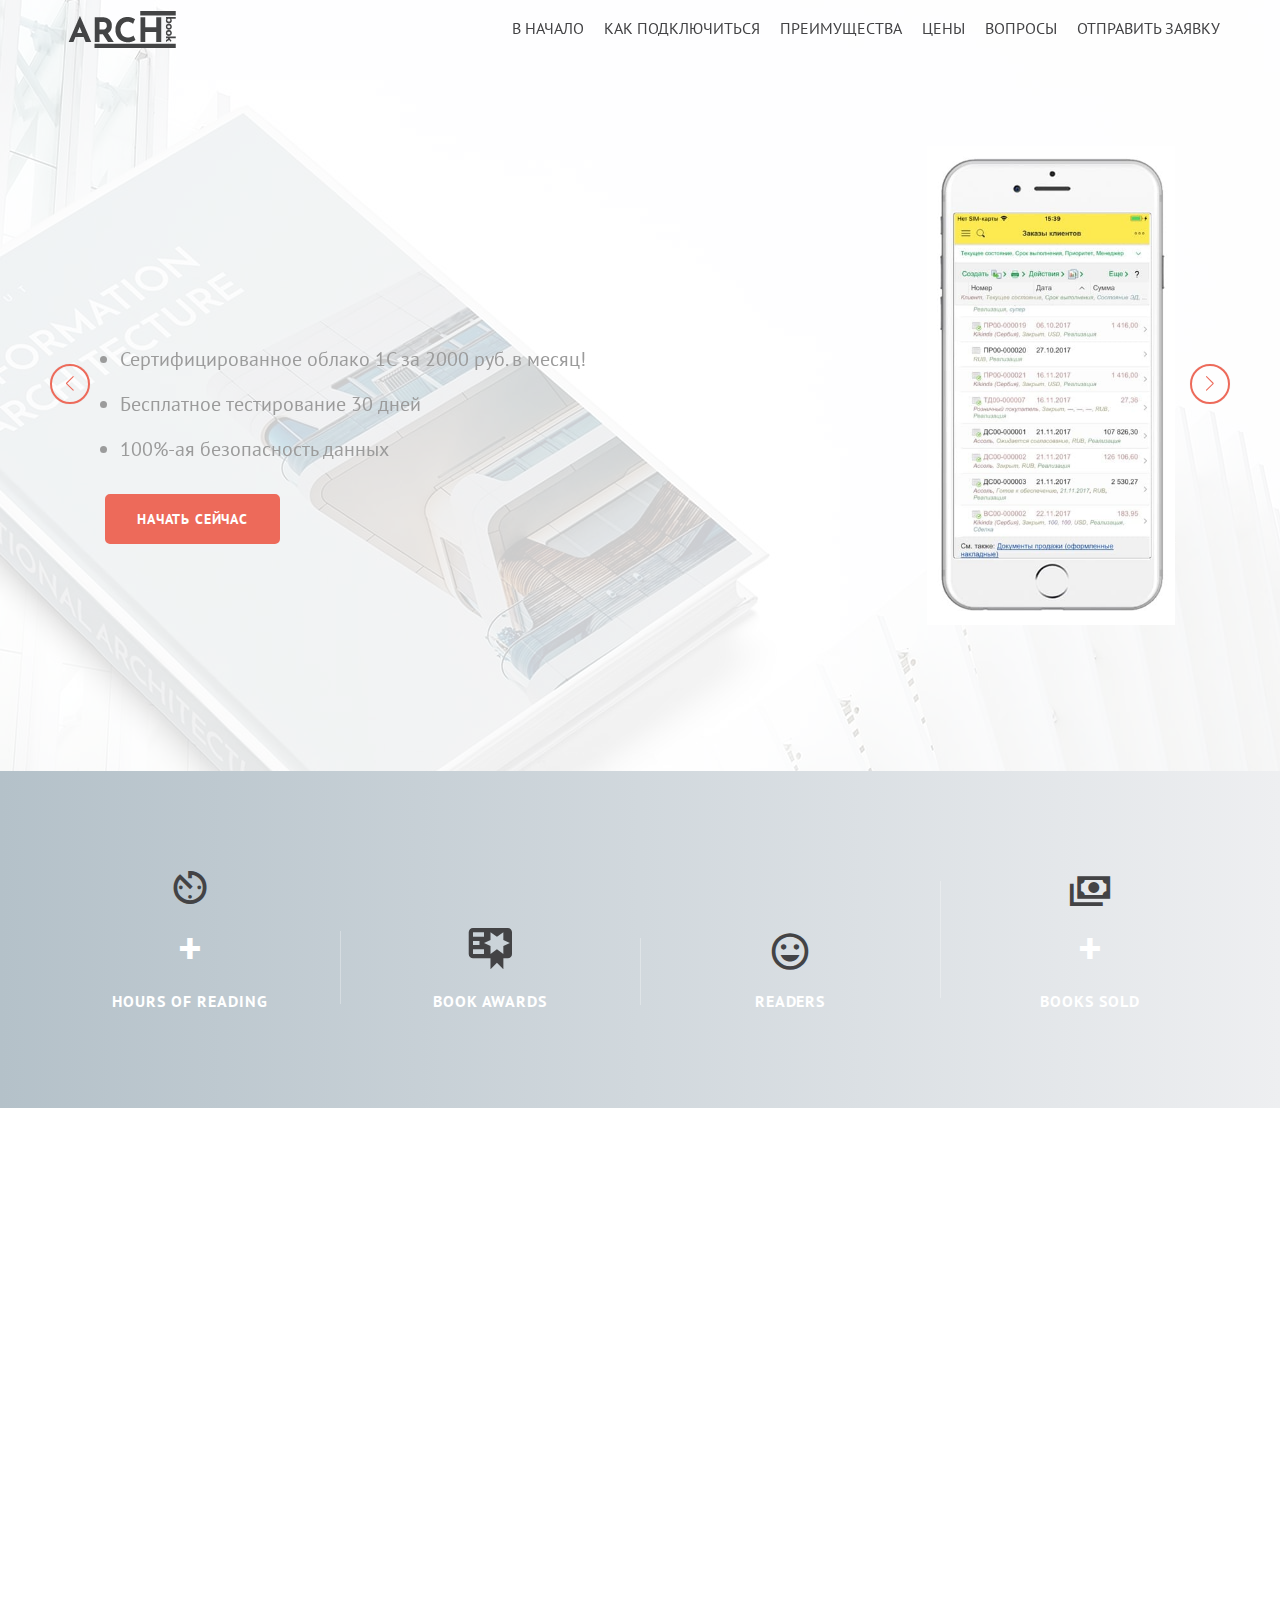
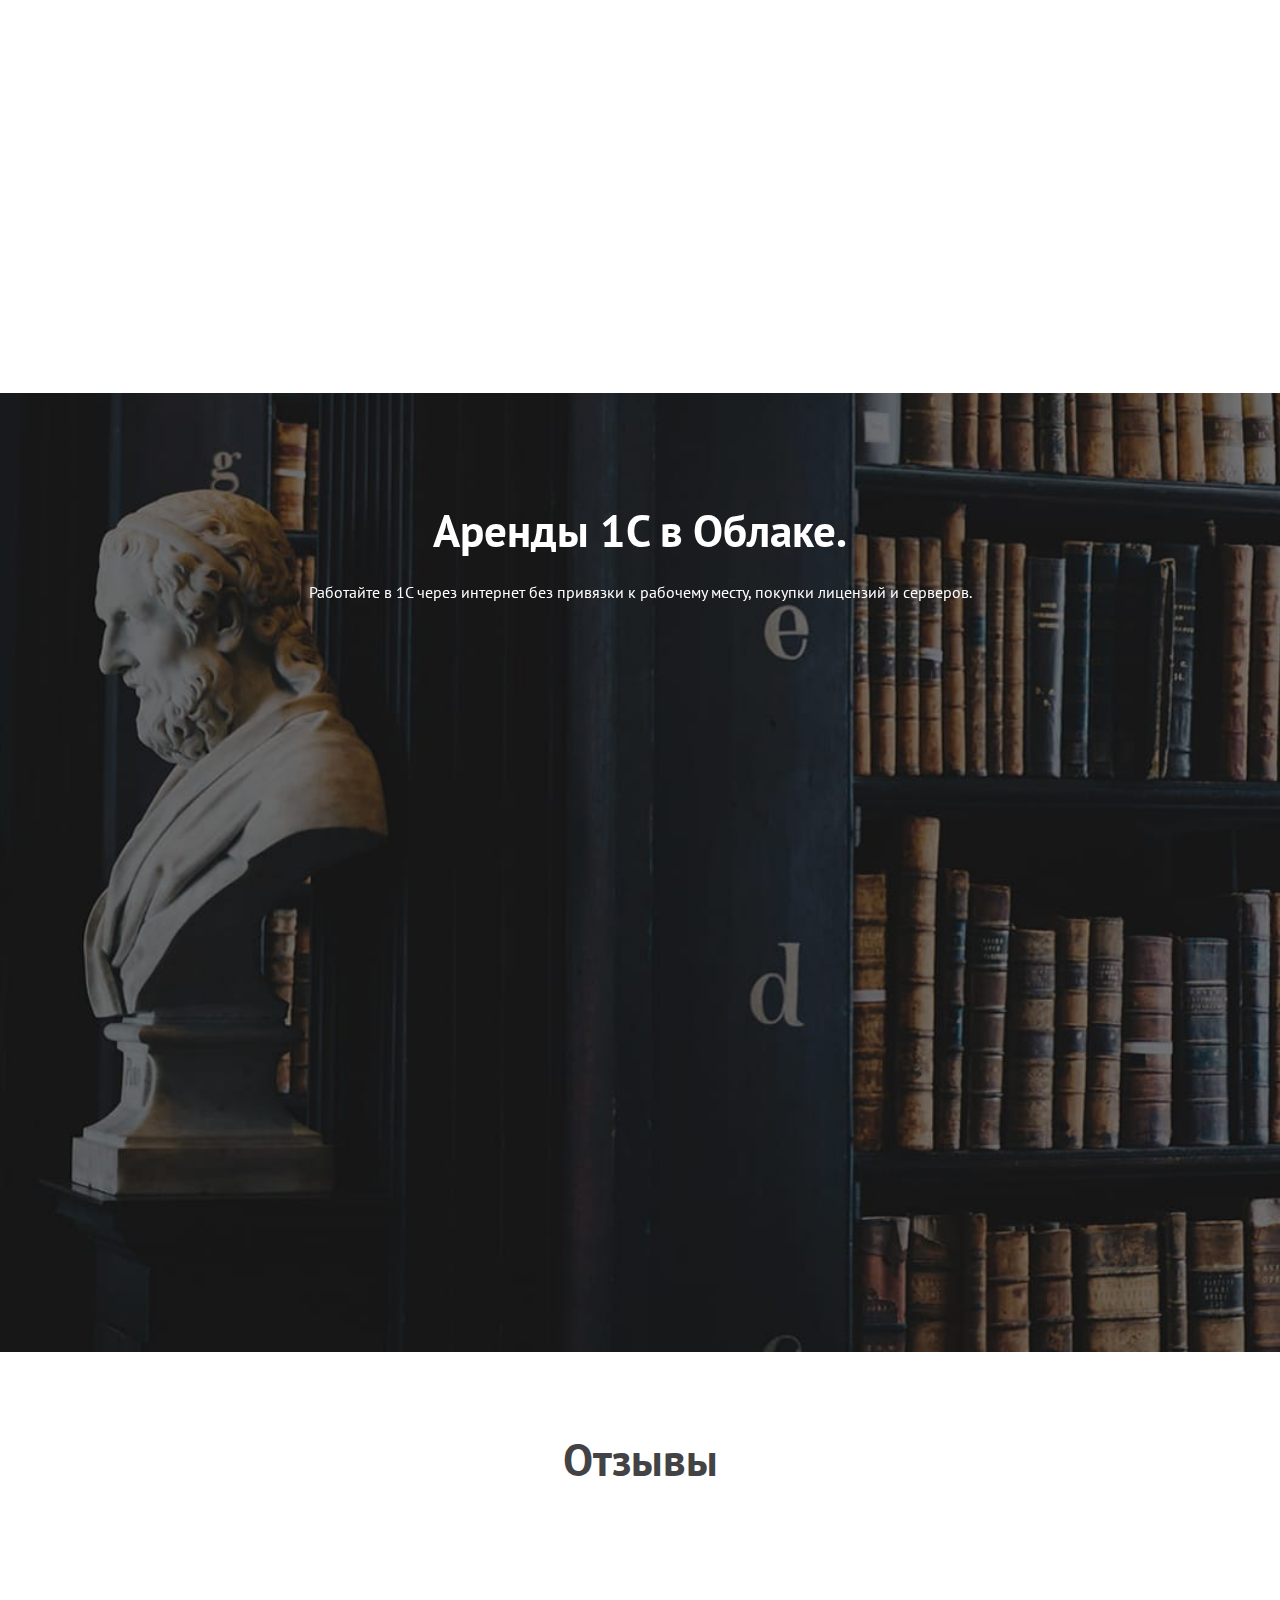
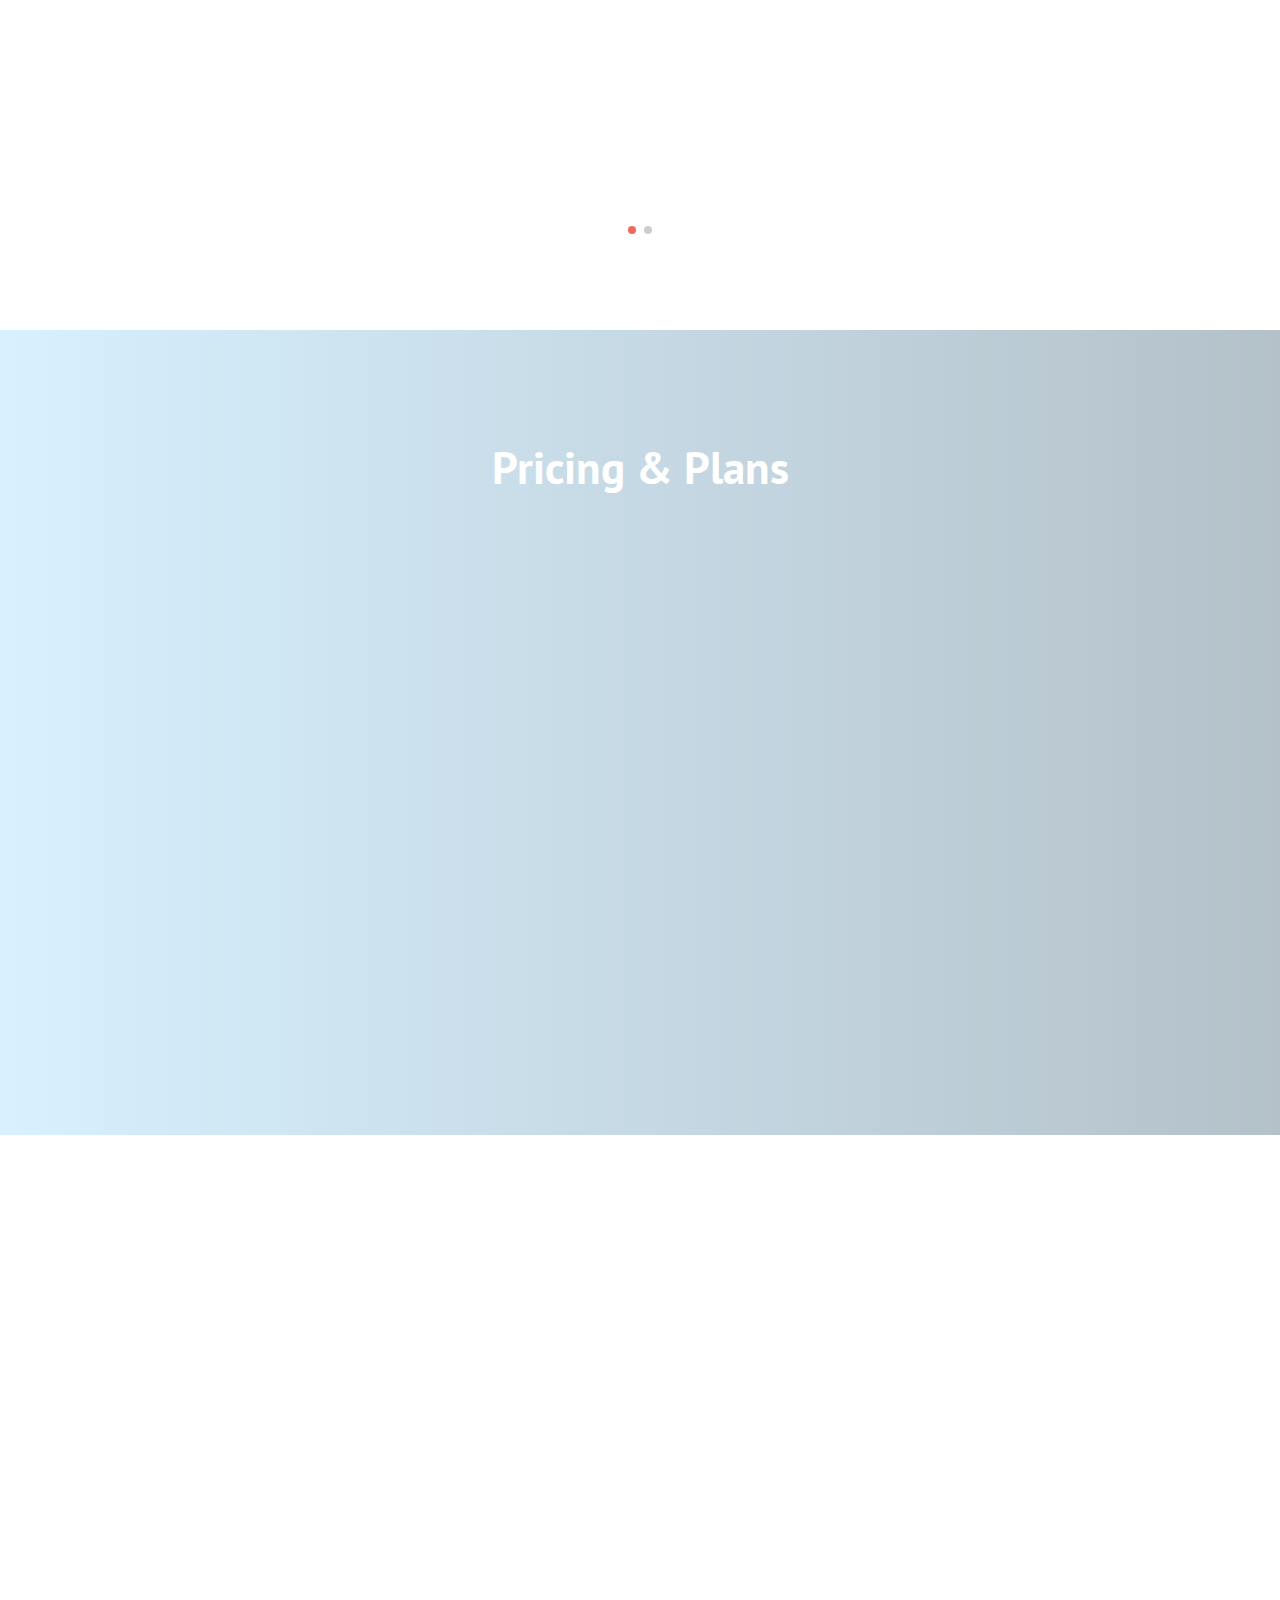
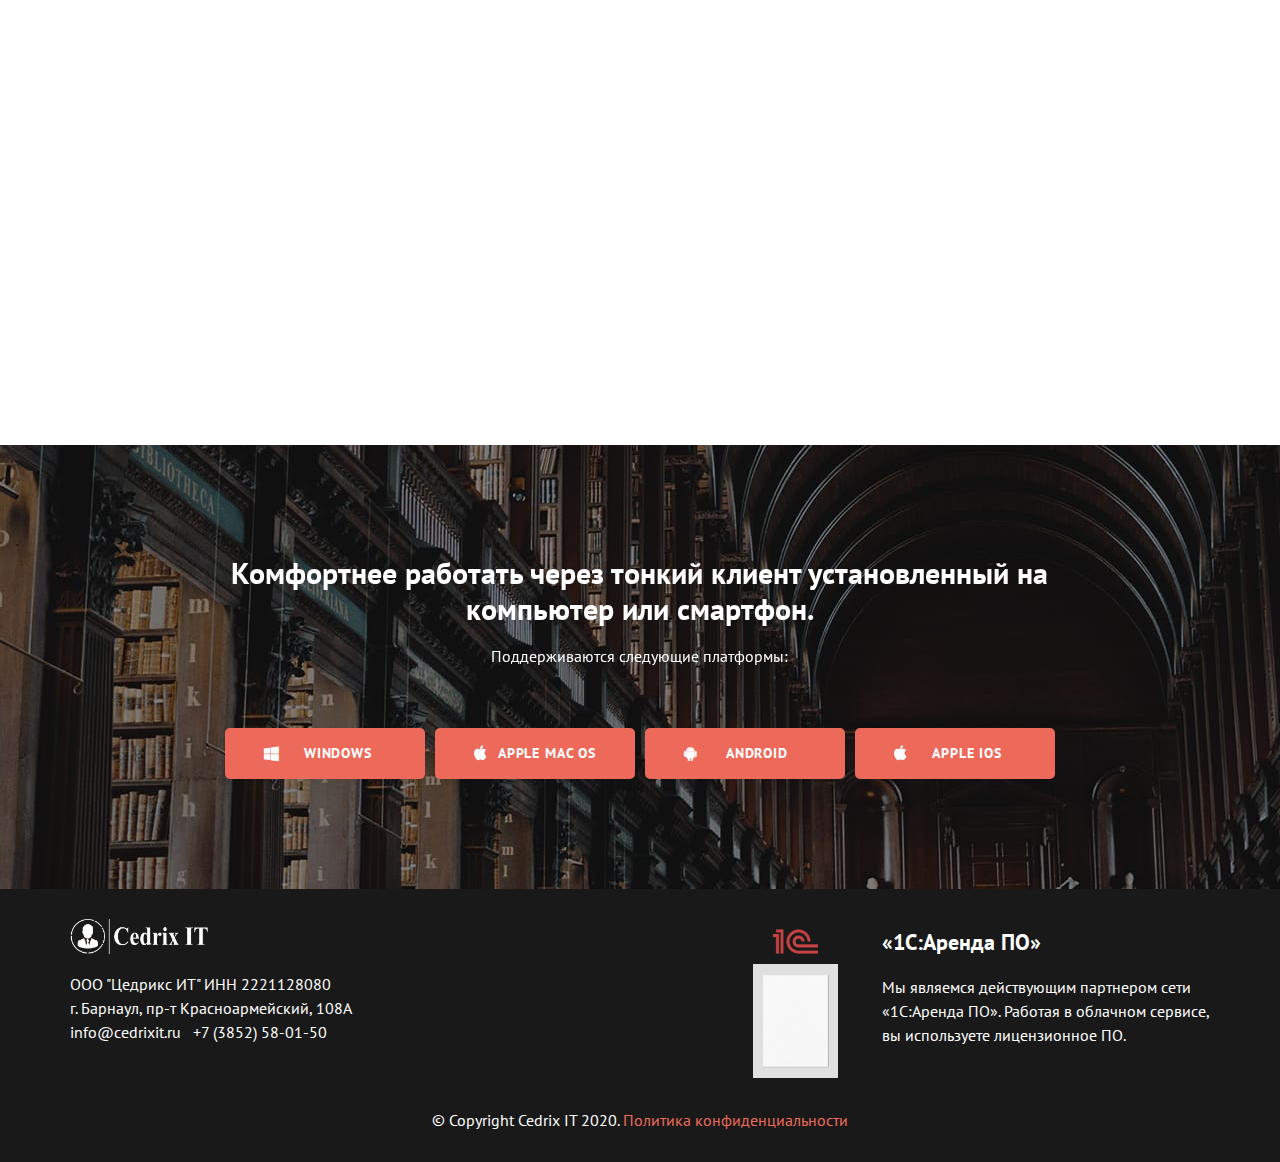
==== 1C/index.html @ cfd9259e "change footer" ====
<!DOCTYPE html>
<html class="wide wow-animation smoothscroll scrollTo" lang="ru">

<head>
  <!-- Site Title-->
  <title>Page</title>
  <meta charset="utf-8">
  <meta name="format-detection" content="telephone=no">
  <meta name="viewport"
    content="width=device-width, height=device-height, initial-scale=1.0, maximum-scale=1.0, user-scalable=0">
  <meta http-equiv="X-UA-Compatible" content="IE=Edge">
  <link rel="icon" href="images/favicon.ico" type="image/x-icon">
  <!-- Stylesheets-->
  <link rel="stylesheet" type="text/css" href="//fonts.googleapis.com/css?family=PT+Sans:400,700">
  <link rel="stylesheet" href="css/style.css">
  <!--[if lt IE 10]>
    <div style="background: #212121; padding: 10px 0; box-shadow: 3px 3px 5px 0 rgba(0,0,0,.3); clear: both; text-align:center; position: relative; z-index:1;"><a href="http://windows.microsoft.com/en-US/internet-explorer/"><img src="images/ie8-panel/warning_bar_0000_us.jpg" border="0" height="42" width="820" alt="You are using an outdated browser. For a faster, safer browsing experience, upgrade for free today."></a></div>
    <script src="js/html5shiv.min.js"></script>
		<![endif]-->
</head>

<body>
  <!-- Page-->
  <div class="page text-center">
    <!-- Page Head-->
    <header class="page-head"></header>
    <!-- Page Contents-->
    <main class="page-content">
      <section class="context-dark reveal-md-block section-mobile-panel">
        <a class="panel-toggle icon mdi mdi-menu" href="#" data-custom-toggle="panel-nav">
        </a>
        <div class="shell-wide">
          <div class="range range-xs-middle">
            <div class="cell-sm-2 text-sm-left"><a class="brand" href="index.html"><img
                  class="img-responsive reveal-inline-block" src="images/logo-light-187x32.png" width="138" height="46"
                  alt=""></a></div>
            <div class="cell-sm-10">
              <ul class="list-inline pull-sm-right list-inline-darkest" id="panel-nav">
                <li id="link-intro">
                  <a href="#" data-custom-active='link-intro' data-custom-scroll-to='intro'>В
                    начало</a>
                </li>
                <li id="link-process">
                  <a href="#" data-custom-active='link-process' data-custom-scroll-to='process'>Как подключиться</a>
                </li>
                <li id="link-features">
                  <a href="#" data-custom-active="link-features" data-custom-scroll-to='features'>Преимущества</a>
                </li>
                <li id="link-price">
                  <a href="#" data-custom-active="link-price" data-custom-scroll-to='price'>Цены</a>
                </li>
                <li id="link-faq">
                  <a href="#" data-custom-active="link-faq" data-custom-scroll-to='faq'>Вопросы</a>
                </li>
                <li>
                  <a href="#" data-toggle="modal" data-target="#formModal">Отправить заявку</a>
                </li>
              </ul>
            </div>
          </div>
        </div>
      </section>
      <!-- Information banner-->
      <section class="section section-banner parallax-container bg-overlay-white"
        data-parallax-img="images/bg-01-1920x1000.jpg" id="intro">
        <div class="parallax-content">
          <div class="shell swiper-banner swiper-container">
            <div class="swiper-wrapper" data-photo-swipe-item='banner'>
              <div class="section-cover range-md-right swiper-slide">
                <div
                  class="slide-content col-md-8 text-md-left section-top-95 section-bottom-50 section-md-bottom-110 section-md-top-110">
                  <h3 class="text-left text-uppercase text-bold heading animate-text">
                    Всё ещё работаете на пиратской 1С? Замучали кривые обновления?
                  </h3>
                  <ul class="text-dark text-left text-regular offset-md-top-20 list-banner wow fadeInUp set-animation">
                    <li class="list-item offset-top-0 offset-xs-top-15 wow fadeInUp set-animation"
                      data-wow-delay="1.5s">
                      Сертифицированное облако 1С за 2000 руб. в месяц!
                    </li>
                    <li class="list-item offset-top-0 offset-xs-top-15 wow fadeInUp set-animation"
                      data-wow-delay="1.7s">
                      Бесплатное тестирование 30 дней
                    </li>
                    <li class="list-item offset-top-0 offset-xs-top-15 wow fadeInUp set-animation"
                      data-wow-delay="1.9s">
                      100%-ая безопасность данных
                    </li>
                  </ul>
                  <div class="text-sm-left offset-top-15 offset-sm-top-30">
                    <a class="btn btn-primary wow fadeInUp set-animation" data-wow-delay="2.2s" href="#">
                      Начать сейчас
                    </a>
                  </div>
                </div>
                <div
                  class="mobile-hide col-md-4 col-lg-5 section-top-110 section-bottom-66 section-md-bottom-110 section-md-top-110">
                  <img class="img-responsive wow bounceInRight reveal-inline-block" data-wow-duration="1.6s"
                    src="images/appdesign.jpg" alt="">
                </div>
              </div>
              <div class="section-cover range-md-right swiper-slide">
                <div
                  class="mobile-hide col-md-4 col-lg-5 section-top-110 section-bottom-66 section-md-bottom-110 section-md-top-110">
                  <img class="img-responsive wow bounceInRight reveal-inline-block" data-wow-duration="1.6s"
                    src="images/appdesign.jpg" alt="">
                </div>
                <div
                  class="slide-content col-md-8 text-md-left section-top-95 section-bottom-50 section-md-bottom-110 section-md-top-110">
                  <h3 class="text-left text-uppercase text-bold heading animate-text">
                    Почему Вам удобно работать с 1С именно в нашем облаке?
                  </h3>
                  <ul class="text-dark text-left text-regular offset-md-top-20 list-banner wow fadeInUp set-animation">
                    <li class="list-item offset-top-0 offset-xs-top-15 wow rollIn set-animation" data-wow-delay="1.5s">
                      <p class="text-bold">Комфорт.</p>
                      Всегда актуальная 1С и автоматические обновления.
                    </li>
                    <li class="list-item offset-top-0 offset-xs-top-15 wow rollIn set-animation" data-wow-delay="1.7s">
                      <p class="text-bold">Безопасность.</p>
                      Защита данных от изъятия, вирусов и несанкционированного доступа.
                    </li>
                    <li class="list-item offset-top-0 offset-xs-top-15 wow rollIn set-animation" data-wow-delay="1.9s">
                      <p class="text-bold">Скорость.</p>
                      Высокая производительность баз и минимальное время запуска.
                    </li>
                  </ul>
                  <div class="text-sm-left offset-top-15 offset-sm-top-30">
                    <a class="btn btn-primary btn-sm wow fadeInUp set-animation" data-wow-delay="2.2s" href="#">
                      Заказать обратный звонок
                    </a>
                  </div>
                </div>
              </div>
              <div class="section-cover range-md-right swiper-slide">
                <div
                  class="slide-content col-md-8 text-md-left section-top-95 section-bottom-50 section-md-bottom-110 section-md-top-110">
                  <h3 class="text-left text-uppercase text-bold heading animate-text">
                    Забудьте про ручные обновления баз 1С раз и навсегда!
                  </h3>
                  <ul class="text-dark text-left text-regular offset-md-top-20 list-banner wow fadeInUp set-animation">
                    <li class="list-item offset-top-0 offset-xs-top-15 wow bounceInLeft set-animation"
                      data-wow-delay="1.5s">
                      При подключении мы быстро перенесём вашу базу 1С в облако
                    </li>
                    <li class="list-item offset-top-0 offset-xs-top-15 wow bounceInLeft set-animation"
                      data-wow-delay="1.7s">
                      Вы получите полную техническую поддержку.
                    </li>
                    <li class="list-item offset-top-0 offset-xs-top-15 wow bounceInLeft set-animation"
                      data-wow-delay="1.9s">
                      Вы получите максимальное быстродействие 1С в нашем облаке.
                    </li>
                  </ul>
                  <div class="text-sm-left offset-top-15 offset-sm-top-30">
                    <a class="btn btn-primary wow fadeInUp set-animation" data-wow-delay="2.2s" href="#">
                      Начать сейчас
                    </a>
                  </div>
                </div>
                <div
                  class="mobile-hide col-md-4 col-lg-5 section-top-110 section-bottom-66 section-md-bottom-110 section-md-top-110">
                  <img class="img-responsive wow bounceInRight reveal-inline-block" data-wow-duration="1.6s"
                    src="images/appdesign.jpg" alt="">
                </div>
              </div>
              <div class="section-cover range-md-right swiper-slide">
                <div
                  class="mobile-hide col-md-4 col-lg-5 section-top-110 section-bottom-66 section-md-bottom-110 section-md-top-110">
                  <img class="img-responsive wow bounceInRight reveal-inline-block" data-wow-duration="1.6s"
                    src="images/appdesign.jpg" alt="">
                </div>
                <div
                  class="slide-content col-md-8 text-md-left section-top-95 section-bottom-50 section-md-bottom-110 section-md-top-110">
                  <h3 class="text-left text-uppercase text-bold heading animate-text">
                    Экономьте от 40000 руб. в год за счёт содержания базы 1С в облаке.
                  </h3>
                  <ul class="text-dark text-left text-regular offset-md-top-20 list-banner wow fadeInUp set-animation">
                    <li class="list-item offset-top-0 offset-xs-top-15 wow bounceInRight set-animation"
                      data-wow-delay="1.5s">
                      Не нужно нанимать IT-специалиста.
                    </li>
                    <li class="list-item offset-top-0 offset-xs-top-15 wow bounceInRight set-animation"
                      data-wow-delay="1.7s">
                      Не нужно покупать лицензии и сервер.
                    </li>
                    <li class="list-item offset-top-0 offset-xs-top-15 wow bounceInRight set-animation"
                      data-wow-delay="1.9s">
                      Все обновления в автоматическом режиме.

                    </li>
                  </ul>
                  <div class="text-sm-left offset-top-15 offset-sm-top-30">
                    <a class="btn btn-primary btn-sm wow fadeInUp set-animation" data-wow-delay="2.2s" href="#">
                      Заказать обратный звонок
                    </a>
                  </div>
                </div>
              </div>
            </div>
            <div class="swiper-button-next swiper-button"></div>
            <div class="swiper-button-prev swiper-button"></div>
          </div>
        </div>
      </section>
      <!--Counters-->
      <section class="section-95 bg-macaroni context-dark">
        <div class="shell-wide">
          <div class="range">
            <div class="cell-sm-8 cell-sm-preffix-2 cell-md-12 cell-md-preffix-0">
              <div class="range range-sm-bottom section-divided">
                <div class="cell-md-3 cell-sm-6">
                  <!-- Counter type 2-->
                  <div class="counter-type-2">
                    <span class="icon mdi mdi-av-timer text-darker icon-sm"></span>
                    <div class="offset-top-10">
                      <span class="h2 text-bold counter" data-speed="1000" data-from="0" data-to="56000"></span>
                      <span class="h2 text-bold">+</span>
                    </div>
                    <div class="text-uppercase text-bold offset-top-15 text-spacing-60">HOURS OF READING</div>
                  </div>
                </div>
                <div class="cell-md-3 cell-sm-6 offset-top-60 offset-sm-top-0">
                  <!-- Counter type 2-->
                  <div class="counter-type-2">
                    <span class="icon mdi mdi-certificate text-darker"></span>
                    <div class="offset-top-10">
                      <div class="h2 text-bold counter" data-speed="1500" data-from="0" data-to="12"></div>
                    </div>
                    <div class="text-uppercase text-bold offset-top-15 text-spacing-60">BOOK AWARDS</div>
                  </div>
                </div>
                <div class="cell-md-3 cell-sm-6 offset-top-60 offset-md-top-0">
                  <!-- Counter type 2-->
                  <div class="counter-type-2">
                    <span class="icon mdi mdi-emoticon text-darker icon-sm"></span>
                    <div class="offset-top-10">
                      <div class="h2 text-bold counter" data-speed="1500" data-from="0" data-to="5671"></div>
                    </div>
                    <div class="text-uppercase text-bold offset-top-15 text-spacing-60">Readers</div>
                  </div>
                </div>
                <div class="cell-md-3 cell-sm-6 offset-top-60 offset-md-top-0">
                  <!-- Counter type 2-->
                  <div class="counter-type-2">
                    <span class="icon mdi mdi-cash-multiple text-darker icon-sm"></span>
                    <div class="offset-top-10">
                      <span class="h2 text-bold counter" data-speed="1300" data-from="0" data-to="13500"></span>
                      <span class="h2 text-bold">+</span>
                    </div>
                    <div class="text-uppercase text-bold offset-top-15 text-spacing-60">BOOKS sold</div>
                  </div>
                </div>
              </div>
            </div>
          </div>
        </div>
      </section>
      <!--Proces -->
      <section class="section-85" style="overflow: hidden;" id="process">
        <div class="shell">
          <div class="range range-xs-center">
            <div class="cell-xs-10 cell-md-4 text-xs-center cell-md-push-1 offset-top-0 offset-md-top-30">
              <div class="wow fadeInUp offset-top-0 offset-md-top-60" data-wow-delay="0.3s">
                <h3>1. Отправьте заявку</h3>
                <p>
                  После регистрации доступ к 1С будет сгенерирован автоматически. Вы сможете пользоваться сервисом с
                  любого устройства,
                  используя интернет браузер или программу онлайн доступа.
                </p>
              </div>
              <div class="wow fadeInUp offset-top-20 offset-md-top-60" data-wow-delay="0.6s">
                <h3>2. Загрузите базу</h3>
                <p>
                  Загрузите базу 1С или создайте новую. Наши IT специалисты помогут вам разобраться с конфигурацией и
                  настроить программу.
                </p>
              </div>
            </div>
            <div class="cell-xs-10 cell-md-4 text-xs-center cell-md-push-3 offset-top-20 offset-md-top-30">
              <div class="wow fadeInUp offset-top-0 offset-md-top-60" data-wow-delay="0.9s">
                <h3>3. Начните работать</h3>
                <p>
                  Для работы в 1С необходим только интернет, можно использовать даже смартфон. Получайте актуальные
                  обновления
                  автоматически. Не нужно ждать и привлекать специалистов.
                </p>
              </div>
              <div class="wow fadeInUp offset-top-20 offset-md-top-60" data-wow-delay="1.2s">
                <h3>4. Возникли вопросы?</h3>
                <p>
                  Наша техподдержка ответит на любые ваши вопросы и поделится полезными инструкциями. Ежедневно делаем
                  резервные копии баз
                  данных 1С.
                </p>
              </div>
            </div>
            <div class="cell-xs-10 cell-md-4 cell-md-push-2 offset-top-20 offset-md-top-0">
              <img class="img-responsive wow fadeInUp reveal-inline-block" src="images/appdesign.jpg" alt="">
            </div>
          </div>
        </div>
      </section>
      <!-- Advantages-->
      <section class="section parallax-container context-dark" id="features"
        data-parallax-img="images/bg-02-1920x800.jpg">
        <div class="parallax-content">
          <div class="shell section-110">
            <div class="range range-xs-center range-xs-baseline range-md-left">
              <div class="cell-xs-12 text-xs-center">
                <h2 class="text-bold">Аренды 1С в Облаке.</h2>
                <div class="offset-top-17">
                  <p>
                    Работайте в 1С через интернет без привязки к рабочему
                    месту, покупки лицензий и серверов.
                  </p>
                </div>
              </div>
              <div class="cell-xxs-10 cell-sm-6 cell-md-4 text-xs-center cell-md-push-1 offset-top-30">
                <div class="wow fadeInUp offset-top-0 offset-md-top-60" data-wow-delay="0.3s">
                  <span class="icon fas fa-cog icon-sm"></span>
                  <h3 class="offset-top-10">Полная поддержка</h3>
                  <p>
                    Мы предоставляем комплекс услуг для экономии вашего времени
                    и максимального удобства. Все обновления, лицензии, техническая
                    и информационная инфраструктура уже включены в стоимость программы.
                  </p>
                </div>
              </div>
              <div class="cell-xxs-10 cell-sm-6 cell-md-4 text-xs-center cell-md-push-2 offset-top-30">
                <div class="wow fadeInUp offset-top-20 offset-md-top-60" data-wow-delay="0.3s">
                  <span class="icon fas fa-wifi icon-sm"></span>
                  <h3 class="offset-top-10">Быстрый старт</h3>
                  <p>
                    Для работы в 1С необходим только интернет, можно использовать даже смартфон. Нет необходимости
                    покупать лицензии,
                    сервера и привлекать сотрудников. Чтобы начать работу, достаточно открыть браузер.
                  </p>
                </div>
              </div>
              <div class="cell-xxs-10 cell-sm-6 cell-md-4 text-xs-center cell-md-push-3 offset-top-30">
                <div class="wow fadeInUp offset-top-0 offset-md-top-60" data-wow-delay="0.3s">
                  <span class="icon fas fa-lock icon-sm"></span>
                  <h3 class="offset-top-10">Конфиденциально</h3>
                  <p>
                    Обмен данными происходит по зашифрованным каналам связи. Мы гарантируем сохранность конфиденциальной
                    информации в
                    процессе работы и ещё в течение двух лет, после окончания сотрудничества.
                  </p>
                </div>
              </div>
              <div class="cell-xxs-10 cell-sm-6 cell-md-4 text-xs-center cell-md-push-4 offset-top-30">
                <div class="wow fadeInUp offset-top-20 offset-md-top-60" data-wow-delay="0.6s">
                  <span class="icon fas fa-balance-scale icon-sm"></span>
                  <h3 class="offset-top-10">Легально</h3>
                  <p>
                    Мы предоставляем комплекс услуг для экономии вашего времени
                    и максимального удобства. Все обновления, лицензии, техническая
                    и информационная инфраструктура уже включены в стоимость программы.
                  </p>
                </div>
              </div>
              <div class="cell-xxs-10 cell-sm-6 cell-md-4 text-xs-center cell-md-push-5 offset-top-30">
                <div class="wow fadeInUp offset-top-20 offset-md-top-60" data-wow-delay="0.6s">
                  <span class="icon fas fa-shield icon-sm"></span>
                  <h3 class="offset-top-10">Безопасно</h3>
                  <p>
                    В вопросах безопасности мы также учли все нюансы. Предусмотрено ежедневное резервное копирование баз
                    данных, чтобы у вас
                    была возможность вернуть информацию за предыдущий период.
                  </p>
                </div>
              </div>
              <div class="cell-xxs-10 cell-sm-6 cell-md-4 text-xs-center cell-md-push-6 offset-top-30">
                <div class="wow fadeInUp offset-top-20 offset-md-top-60" data-wow-delay="0.6s">
                  <span class="icon fas fa-coffee icon-sm"></span>
                  <h3 class="offset-top-10">Производительно</h3>
                  <p>
                    Мы используем современное и высокопроизводительное железо и размещаем базы 1С на серверных
                    скоростных SSD-дисках, что
                    обеспечивает высокую надежность и скорость работы 1С.
                  </p>
                </div>
              </div>
            </div>
          </div>
        </div>
      </section>
      <!-- Reviews-->
      <section class="section-80 bg-white">
        <div class="shell">
          <h2 class="text-bold">Отзывы</h2>
          <div class="swiper-clients swiper-container offset-top-30">
            <div class="swiper-wrapper" data-phoo-tswipe-item='clients'>
              <div class="range-vertical wow fadeInLeft swiper-slide" data-wow-delay="0.1s">
                <p class="text-uppercase text-primary">INFORMATION ARCHITECT</p>
                <img class="img-responsive previevImg" width="180" height="200" src="images/doc.jpg" alt="" />
              </div>
              <div class="range-vertical wow fadeInLeft swiper-slide" data-wow-delay="0.3s">
                <p class="text-uppercase text-primary">INFORMATION ARCHITECT</p>
                <img class="img-responsive previevImg" width="180" height="200" src="images/doc.jpg" alt="" />
              </div>
              <div class="range-vertical wow fadeInLeft swiper-slide" data-wow-delay="0.6s">
                <p class="text-uppercase text-primary">INFORMATION ARCHITECT</p>
                <img class="img-responsive previevImg" width="180" height="200" src="images/doc.jpg" alt="" />
              </div>
              <div class="range-vertical wow fadeInLeft swiper-slide" data-wow-delay="0.9s">
                <p class="text-uppercase text-primary">INFORMATION ARCHITECT</p>
                <img class="img-responsive previevImg" width="180" height="200" src="images/doc.jpg" alt="" />
              </div>
              <div class="range-vertical wow fadeInLeft swiper-slide" data-wow-delay="1.2s">
                <p class="text-uppercase text-primary">INFORMATION ARCHITECT</p>
                <img class="img-responsive previevImg" width="180" height="200" src="images/doc.jpg" alt="" />
              </div>
            </div>
            <div class="swiper-pagination offset-top-30"></div>
          </div>
          <!-- The Modal -->
          <div id="imageFullze" class="modal">
            <span class="close">&times;</span>
            <img class="modal-content" id="imgContent">
          </div>
        </div>
      </section>
      <!-- Pricing-->
      <section class="section-80 section-md-110 section-md-bottom-35 bg-caribbean" id="price">
        <div class="shell">
          <h2 class="text-white">Pricing & Plans</h2>
          <div class="range range-narrow range-md-center">
            <div class="cell-sm-6 cell-xs-8 cell-xs-preffix-2 cell-md-3 cell-sm-preffix-0 wow fadeInRight"
              data-wow-delay="0.1s">
              <!-- Planning Box type 1-->
              <div class="box-planning box-planning-type-1">
                <div class="box-planning-label">
                  <svg class="box-planning-svg" x="0px" y="0px" viewbox="0 0 76.5 76.5"
                    enable-background="new 0 0 76.5 76.5" xml:space="preserve">
                    <path fill-rule="evenodd" clip-rule="evenodd" d="M11.4-11.4l76.5,76.5L76.4,76.5L0,0.1L11.4-11.4z">
                    </path>
                  </svg><span>Popular</span>
                </div>
                <h1>Personal</h1>
                <div class="box-planning-price">
                  <p class="h2 offset-top-10">$19</p>
                </div>
                <p class="small text-uppercase offset-top-0">per month</p>
                <hr class="bg-gray-lighter" />
                <ul class="list list-unstyled">
                  <li><span class="text-darker">1</span><span class="text-dark">Account</span></li>
                  <li><span class="text-darker">0</span><span class="text-dark">Private Books</span></li>
                  <li><span class="text-darker">1</span><span class="text-dark">Free Download</span></li>
                  <li><span class="text-darker">0</span><span class="text-dark">Custom Covers</span></li>
                  <li><span class="text-darker">1</span><span class="text-dark">Paperback Book</span></li>
                </ul><a class="btn btn-block btn-default" href="#">Sign up</a>
              </div>
            </div>
            <div
              class="cell-sm-6 cell-xs-8 cell-xs-preffix-2 cell-md-3 cell-sm-preffix-0 offset-top-30 offset-sm-top-0 wow fadeInRight"
              data-wow-delay="0.3s">
              <!-- Planning Box type 1-->
              <div class="box-planning box-planning-type-1 active">
                <div class="box-planning-label">
                  <svg class="box-planning-svg" x="0px" y="0px" viewbox="0 0 76.5 76.5"
                    enable-background="new 0 0 76.5 76.5" xml:space="preserve">
                    <path fill-rule="evenodd" clip-rule="evenodd" d="M11.4-11.4l76.5,76.5L76.4,76.5L0,0.1L11.4-11.4z">
                    </path>
                  </svg><span>Popular</span>
                </div>
                <h1>Team</h1>
                <div class="box-planning-price">
                  <p class="h2 offset-top-10">$59</p>
                </div>
                <p class="small text-uppercase offset-top-0">per month</p>
                <hr class="bg-gray-lighter" />
                <ul class="list list-unstyled">
                  <li><span class="text-darker">2</span><span class="text-dark">Accounts</span></li>
                  <li><span class="text-darker">5</span><span class="text-dark">Private Books</span></li>
                  <li><span class="text-darker">10</span><span class="text-dark">Free Downloads</span></li>
                  <li><span class="text-darker">2</span><span class="text-dark">Custom Covers</span></li>
                  <li><span class="text-darker">3</span><span class="text-dark">Paperback Books</span></li>
                </ul><a class="btn btn-block btn-primary" href="#">Sign up</a>
              </div>
            </div>
            <div
              class="cell-sm-6 cell-xs-8 cell-xs-preffix-2 cell-md-3 cell-sm-preffix-0 offset-top-30 offset-md-top-0 wow fadeInRight"
              data-wow-delay="0.5s">
              <!-- Planning Box type 1-->
              <div class="box-planning box-planning-type-1">
                <div class="box-planning-label">
                  <svg class="box-planning-svg" x="0px" y="0px" viewbox="0 0 76.5 76.5"
                    enable-background="new 0 0 76.5 76.5" xml:space="preserve">
                    <path fill-rule="evenodd" clip-rule="evenodd" d="M11.4-11.4l76.5,76.5L76.4,76.5L0,0.1L11.4-11.4z">
                    </path>
                  </svg><span>Popular</span>
                </div>
                <h1>Studio</h1>
                <div class="box-planning-price">
                  <p class="h2 offset-top-10">$89</p>
                </div>
                <p class="small text-uppercase offset-top-0">per month</p>
                <hr class="bg-gray-lighter" />
                <ul class="list list-unstyled">
                  <li><span class="text-darker">3</span><span class="text-dark">Accounts</span></li>
                  <li><span class="text-darker">10</span><span class="text-dark">Private Books</span></li>
                  <li><span class="text-darker">20</span><span class="text-dark">Free Downloads</span></li>
                  <li><span class="text-darker">5</span><span class="text-dark">Custom Covers</span></li>
                  <li><span class="text-darker">7</span><span class="text-dark">Paperback Books</span></li>
                </ul><a class="btn btn-block btn-default" href="#">Sign up</a>
              </div>
            </div>
            <div
              class="cell-sm-6 cell-xs-8 cell-xs-preffix-2 cell-md-3 cell-sm-preffix-0 offset-top-30 offset-md-top-0 wow fadeInRight"
              data-wow-delay="0.7s">
              <!-- Planning Box type 1-->
              <div class="box-planning box-planning-type-1">
                <div class="box-planning-label">
                  <svg class="box-planning-svg" x="0px" y="0px" viewbox="0 0 76.5 76.5"
                    enable-background="new 0 0 76.5 76.5" xml:space="preserve">
                    <path fill-rule="evenodd" clip-rule="evenodd" d="M11.4-11.4l76.5,76.5L76.4,76.5L0,0.1L11.4-11.4z">
                    </path>
                  </svg><span>Popular</span>
                </div>
                <h1>Business</h1>
                <div class="box-planning-price">
                  <p class="h2 offset-top-10">$129</p>
                </div>
                <p class="small text-uppercase offset-top-0">per month</p>
                <hr class="bg-gray-lighter" />
                <ul class="list list-unstyled">
                  <li><span class="text-darker">4</span><span class="text-dark">Accounts</span></li>
                  <li><span class="text-darker">12</span><span class="text-dark">Private Books</span></li>
                  <li><span class="text-darker">25</span><span class="text-dark">Free Downloads</span></li>
                  <li><span class="text-darker">10</span><span class="text-dark">Custom Covers</span></li>
                  <li><span class="text-darker">15</span><span class="text-dark">Paperback Books</span></li>
                </ul><a class="btn btn-block btn-default" href="#">Sign up</a>
              </div>
            </div>
          </div>
        </div>
      </section>
      <!--Faq-->
      <section class="section-80 section-md-110" id="faq">
        <div class="shell">
          <div class="range range-xs-center range-xs-baseline">
            <div class="cell-xs-10 cell-md-8 offset-top-30 offset-md-top-0 wow fadeInUp">
              <h3 class="text-regular">Часто встречающиеся вопросы</h3>
              <p class="text-darker offset-top-10">
                Если у вас появятся дополнительные вопросы – пожалуйста, обращайтесь! Мы всегда готовы помочь и
                ответить на ваши
                вопросы.
              </p>
            </div>
            <div class="cell-xxs-10 cell-sm-6 offset-top-30 text-left">
              <div class="wow fadeInUp offset-top-0" data-wow-delay="0.3s">
                <h5 class="offset-top-10">У меня старая 1С на платформе 7.7(8.1) как перейти в облако?</h5>
                <p>
                  Наши специалисты помогут вам подготовить базу 1с к миграции в облако и загрузят её на наши сервера.
                  Вам останется только
                  наслаждатся работой.
                </p>
              </div>
            </div>
            <div class="cell-xxs-10 cell-sm-6 offset-top-30 text-left">
              <div class="wow fadeInUp offset-top-20" data-wow-delay="0.3s">
                <h5 class="offset-top-10">Какой нужен интернет для работы с вашим облаком?</h5>
                <p>
                  Для комфортной работы в облаке нужен стабильный интернет без "обрывов связи" Некоторые наши клиенты
                  спокойно работают
                  даже серез 3G.
                </p>
              </div>
            </div>
            <div class="cell-xxs-10 cell-sm-6 offset-top-30 text-left">
              <div class="wow fadeInUp offset-top-0" data-wow-delay="0.6s">
                <h5 class="offset-top-10">Подойдет ли облако для моего бизнеса?</h5>
                <p>
                  Сервис предназначен, в первую очередь, для небольших и средних компаний, а также для индивидуальных
                  предпринимателей.
                </p>
              </div>
            </div>
            <div class="cell-xxs-10 cell-sm-6 offset-top-30 text-left">
              <div class="wow fadeInUp offset-top-20" data-wow-delay="0.6s">
                <h5 class="offset-top-10">Где хранятся наши информационные базы и насколько это безопасно?</h5>
                <p>
                  Работать в нашем облаке надежно и безопасно. Ваши данные хранятся в современных дата-центрах Москвы и
                  Санкт-Петербурга,
                  а для передачи информации через Интернет используется защищенный протокол, предусматривающий надежное
                  шифрование данных.
                </p>
              </div>
            </div>
            <div class="cell-xxs-10 cell-sm-6 offset-top-30 text-left">
              <div class="wow fadeInUp offset-top-20" data-wow-delay="1.2s">
                <h5 class="offset-top-10">Где хранятся наши информационные базы и насколько это безопасно?Есть
                  возможность что бы копии хранились у меня?</h5>
                <p>
                  Вы можете указать куда вам будет удобнее получать копии баз, и при создании резервной копии архив
                  будет высылатся вам
                  автоматически по расписанию.
                </p>
              </div>
            </div>
            <div class="cell-xxs-10 cell-sm-6 offset-top-30 text-left">
              <div class="wow fadeInUp offset-top-20" data-wow-delay="1.2s">
                <h5 class="offset-top-10">Можно работать с 1с в облаке через браузер?</h5>
                <p>
                  Приложения 1С в нашем облаке корректно работают во всех наиболее популярных браузерах: Google Chrome,
                  Mozilla Firefox,
                  Microsoft Internet Explorer. Вы можете использовать любой из перечисленных браузеров, который вам
                  привычен и удобен.
                </p>
              </div>
            </div>
          </div>
        </div>
      </section>
      <!-- Join Our Newsletter-->
      <section class="section parallax-container context-dark" data-parallax-img="images/bg-03-1920x650.jpg">
        <div class="parallax-content">
          <div class="shell section-110">
            <div class="range range-xs-center">
              <div class="cell-xs-12 cell-md-10">
                <div>
                  <h3 class="text-bold">Комфортнее работать через тонкий клиент установленный на компьютер или смартфон.
                  </h3>
                </div>
                <div class="offset-top-17">
                  <p>Поддерживаются следующие платформы:</p>
                </div>
              </div>
            </div>
            <div class="range range-md-around stores">
              <a href="#" class="btn btn-primary btn-icon btn-icon-left btn-stores offset-top-10" title="Windows">
                <i class="icon fa-windows"></i>
                Windows
              </a>
              <a href="#" class="btn btn-primary btn-icon btn-icon-left btn-stores offset-top-10" title="Apple Mac OS">
                <i class="icon fa-apple"></i>
                Apple Mac OS
              </a>
              <a href="https://play.google.com/store/apps/details?id=com.e1c.MobileAccounting&amp;hl=ru" target="_blank"
                class="btn btn-primary btn-icon btn-icon-left btn-stores offset-top-10" title="Android">
                <i class="icon fa-android"></i>
                Android
              </a>
              <a href="https://apps.apple.com/ru/app/id1210606612" target="_blank"
                class="btn btn-primary btn-icon btn-icon-left btn-stores offset-top-10" title="Apple IOS">
                <i class="icon fa-apple"></i>
                Apple IOS
              </a>
            </div>
          </div>
        </div>
      </section>
    </main>
    <footer class="section-50 section-sm-30 page-footer bg-gray-base context-dark">
      <div class="shell text-sm-left">
        <div class="range range-xs-center range-sm-justify offset-top-0 cell-xs-12">
          <div class="footer-brand reveal-inline-block cell-xs-12 cell-sm-4">
            <a href="index.html">
              <img class="img-responsive reveal-inline-block" src="images/footer-logo.png" width="138" height="46"
                alt="">
            </a>
            <p>
              ООО "Цедрикс ИТ" ИНН 2221128080<br>
              г. Барнаул, пр-т Красноармейский, 108А<br>
              info@cedrixit.ru &nbsp; +7 (3852) 58-01-50
            </p>
          </div>
          <div class="range range-xs-center range-sm-justify offset-top-0 cell-xs-10 cell-sm-8 cell-md-6 cell-lg-5">
            <div class=" text-center offset-top-30 offset-sm-top-0">
              <img class="img-responsive reveal-inline-block" src="images/1c.png" width="45" height="45" alt="">
              <img class="img-responsive previevImg" width="85" height="115" src="images/doc.jpg" alt="" />
            </div>
            <div class=" offset-top-30 offset-sm-top-10">
              <h5>«1С:Аренда ПО»</h5>
              <p>Мы являемся действующим партнером сети<br>
                «1С:Аренда ПО». Работая в облачном сервисе,<br>
                вы используете лицензионное ПО.<br>
              </p>
            </div>
          </div>
        </div>
      </div>
      <div class="shell copyright offset-top-30">
        <span>© Copyright Cedrix IT 2020.</span>
        <span><a class="link" href="private.html">Политика конфиденциальности</a></span>
      </div>
    </footer>
    <!-- Modal -->
    <div id="formModal" class="modal fade" role="dialog">
      <div class="modal-dialog modal-dialog-centered">

        <!-- Modal content-->
        <div class="modal-content">
          <form action="/call.php" class="form" method="post">
            <button type="button" class="btn-close" data-dismiss="modal" aria-label="Close"></button>
            <h3 class='text-primary text-bold' id="modalTitle">
              Отправить заявку
            </h3>
            <input class="form-control form-group" name="name" required="" type="text" placeholder="Имя*" value="">
            <input class="form-control form-group" name="phone" required="" type="text" placeholder="Телефон*" value="">
            <input class="form-control form-group" name="email" type="text" value="" placeholder="Email">
            <input class="form-control form-group" name="inn" type="text" value=""
              placeholder="ИНН основной организации">
            <div class="text-dark">
              Настоящим в соответствии с ФЗ № 152-ФЗ «О персональных данных» от 27.07.2006, отправляя данную форму, вы
              подтверждаете свое <a class="text-primary" href="private.html">согласие на обработку
                персональных
                данных</a>. </div>
            <div class="modal-footer">
              <input type="submit" class="btn btn-primary" value="Отправить">
            </div>
          </form>
        </div>
      </div>
    </div>
  </div>

  <!-- Java script-->
  <script src="js/core.min.js"></script>
  <script src="js/script.js"></script>
</body>

</html>
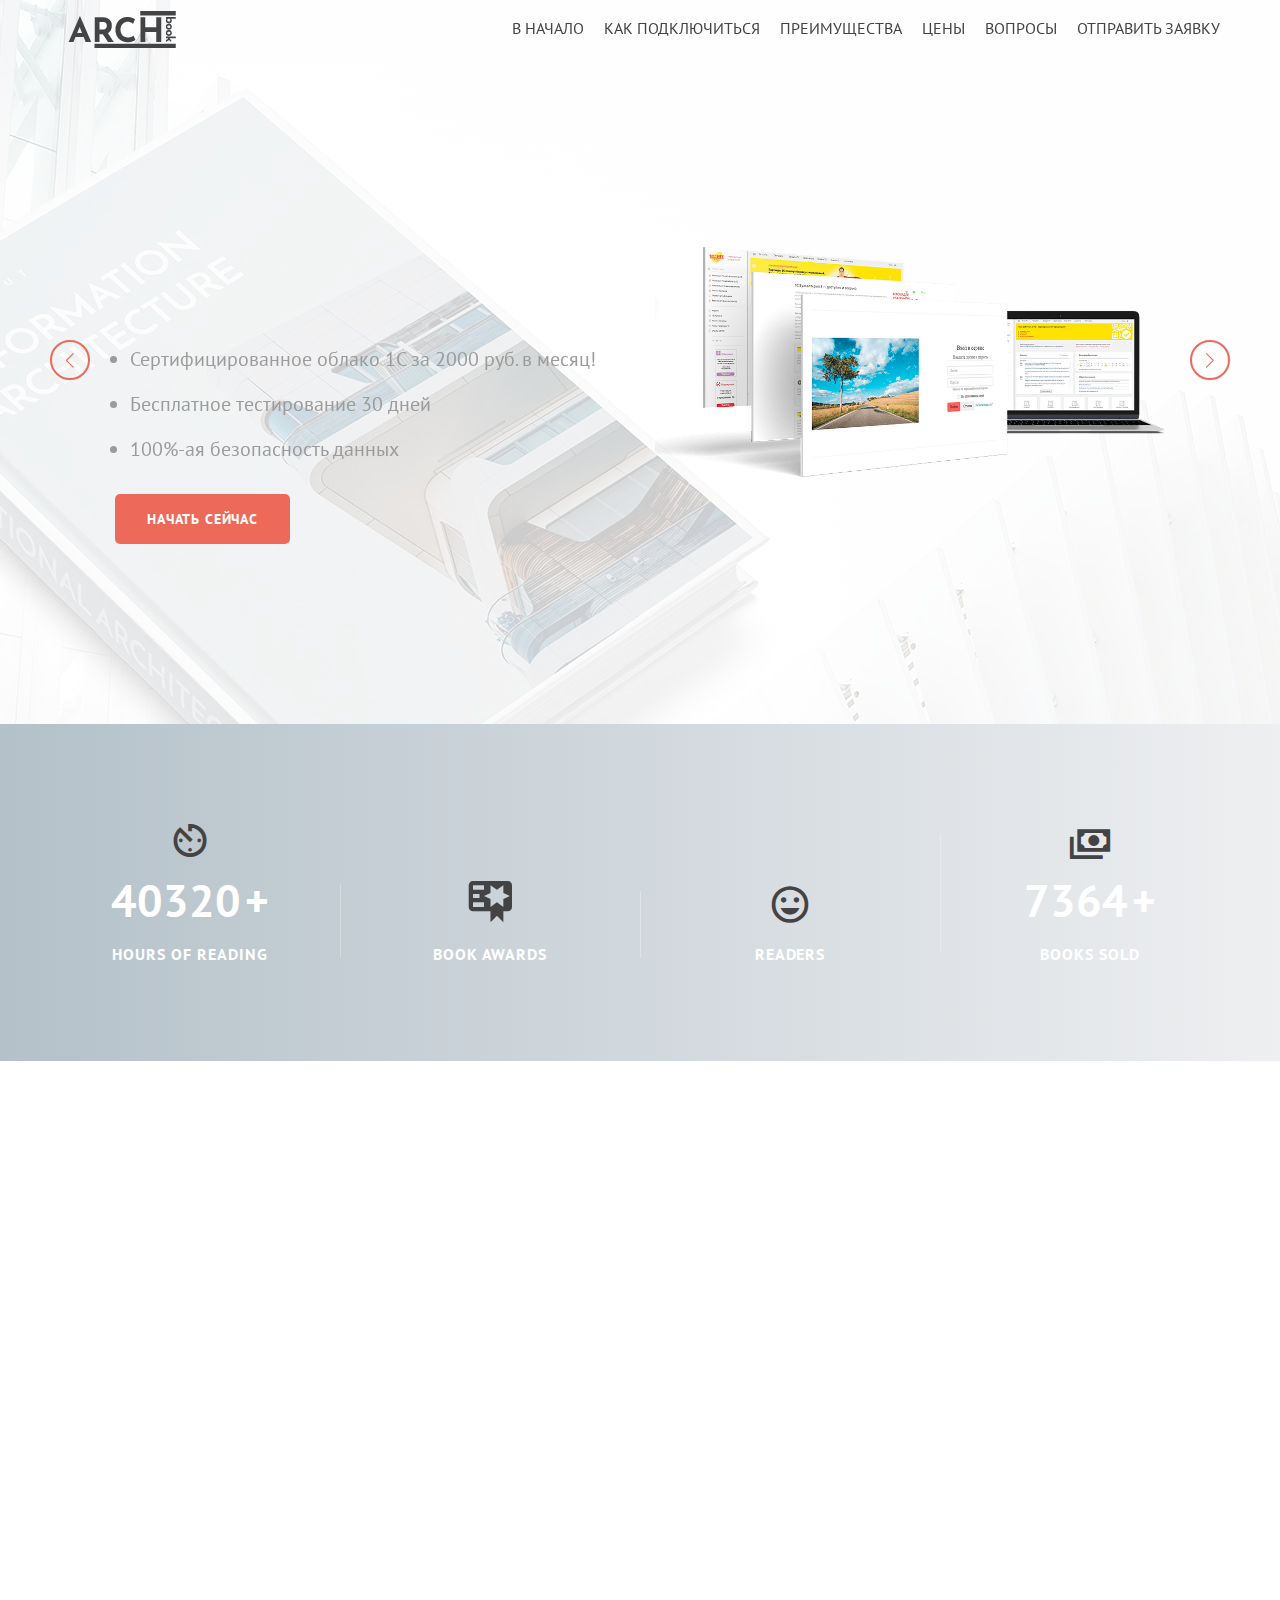
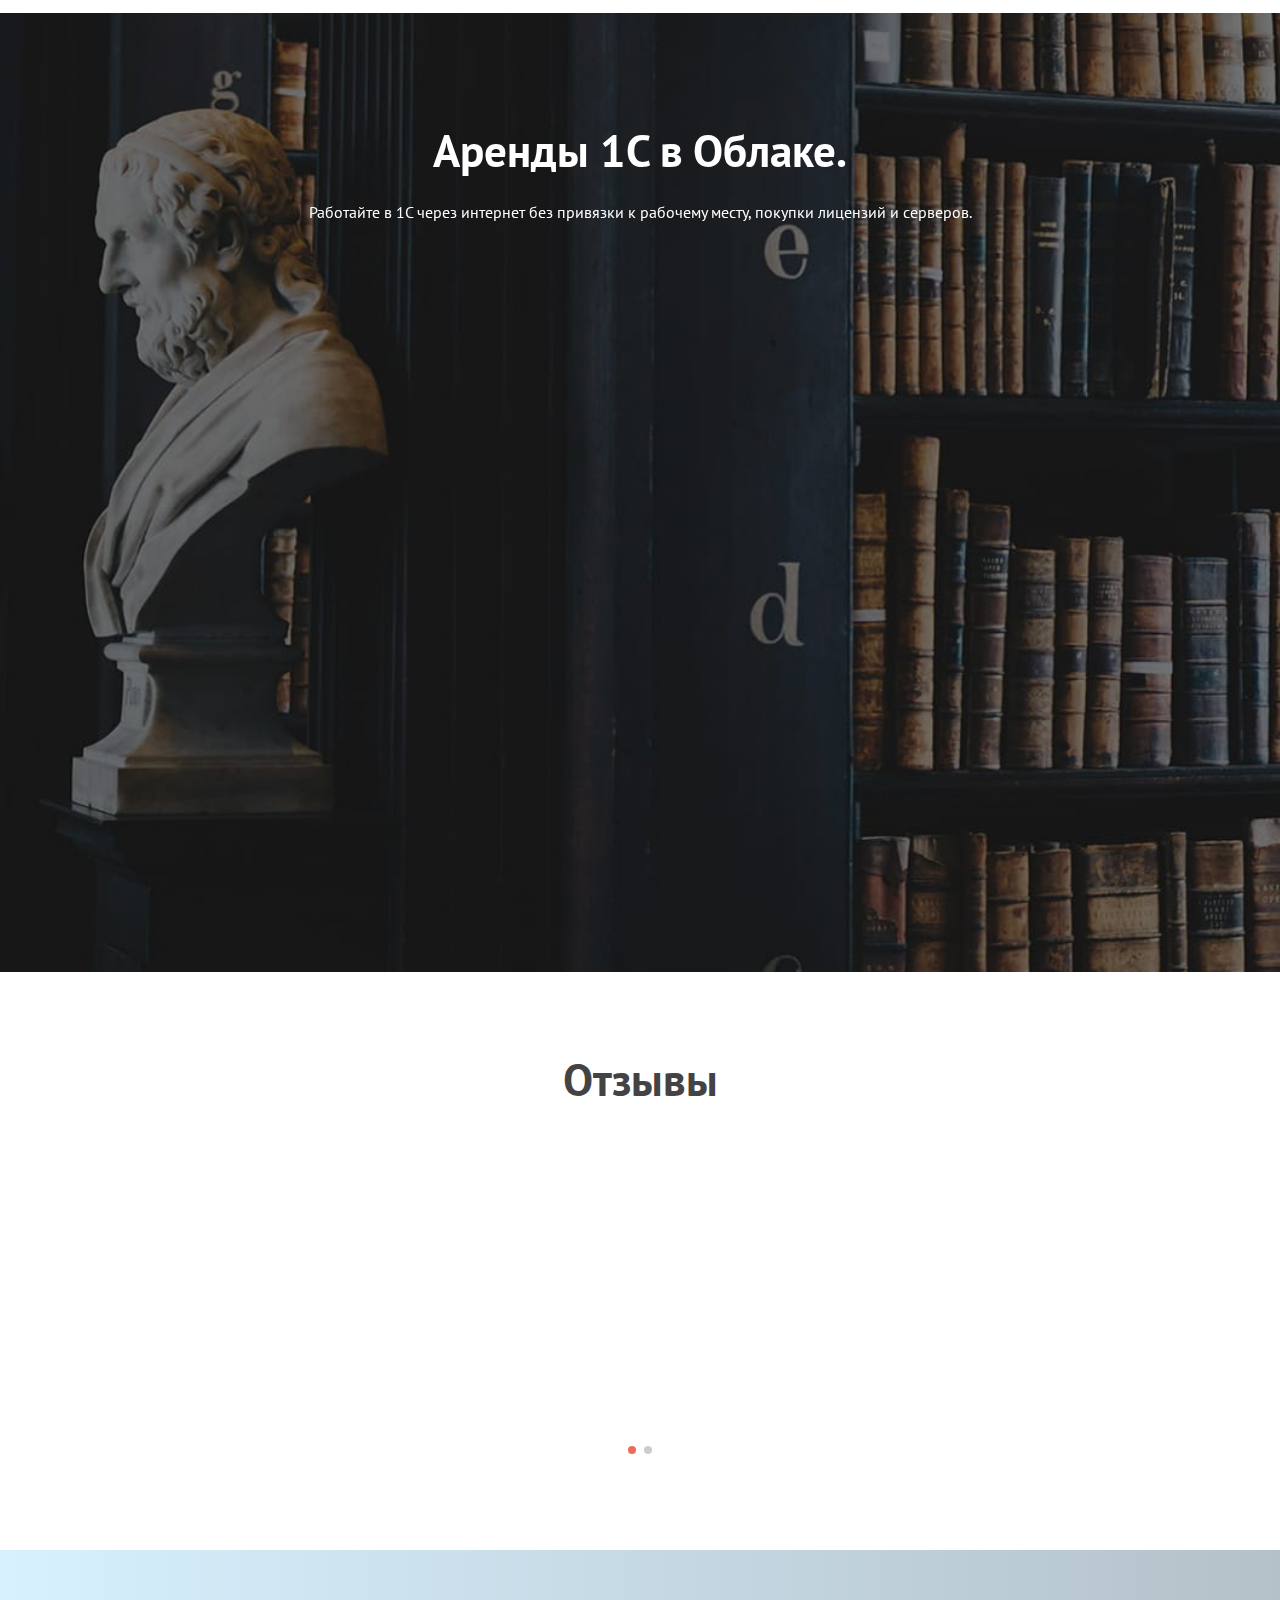
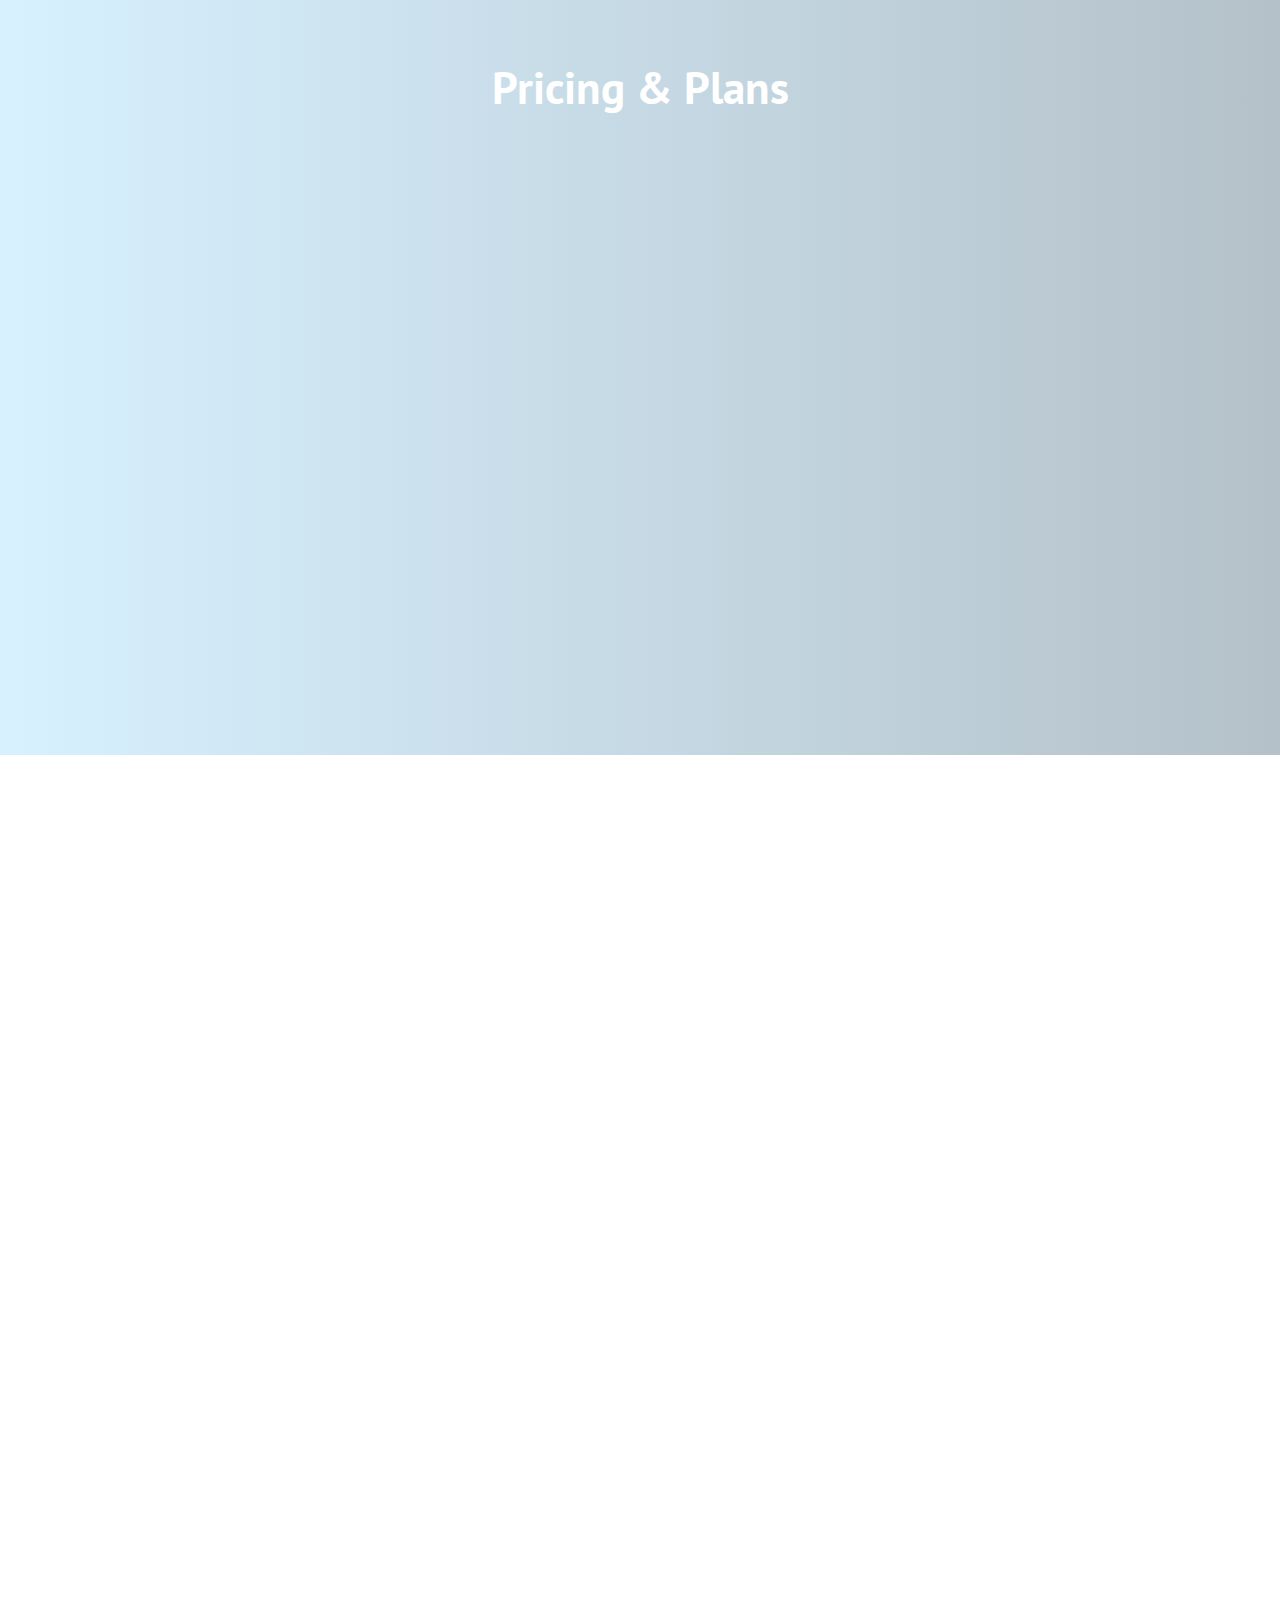
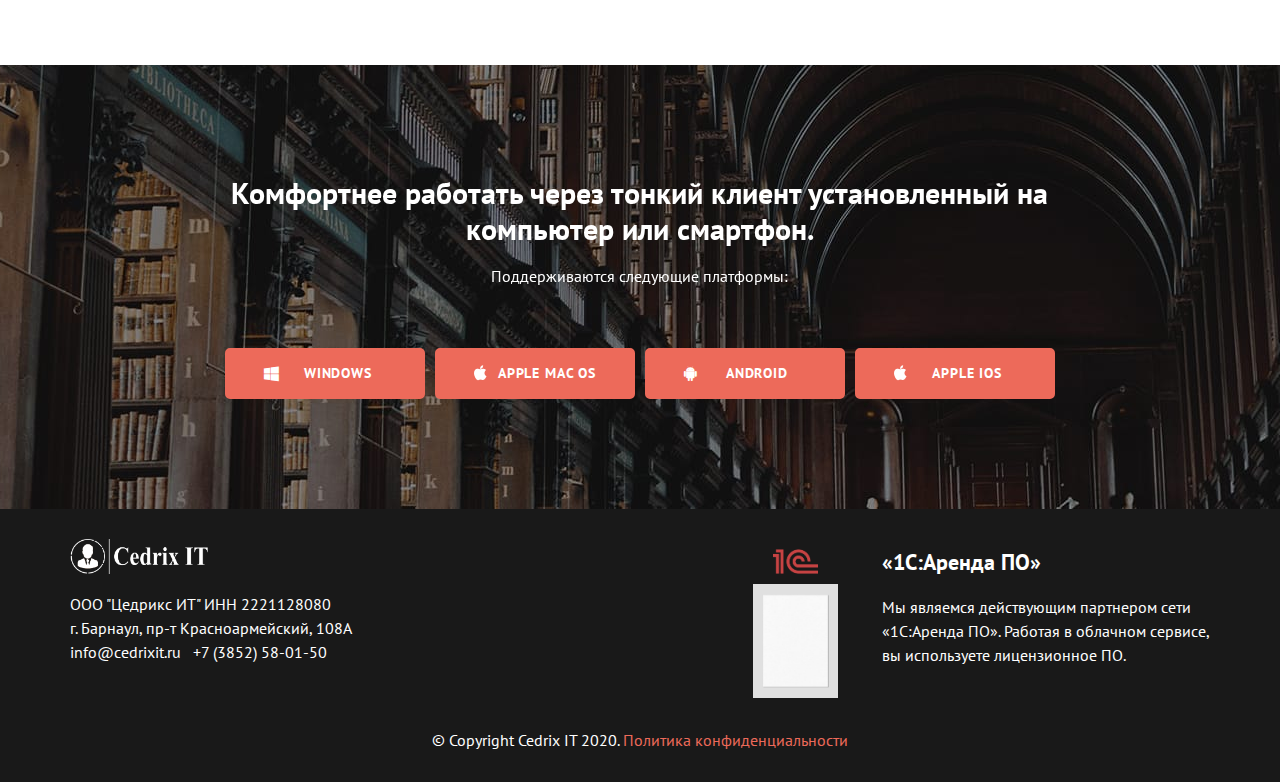
==== commit 62636d3e: "change slide img" ====
--- a/1C/index.html
+++ b/1C/index.html
@@ -64,11 +64,11 @@
       <section class="section section-banner parallax-container bg-overlay-white"
         data-parallax-img="images/bg-01-1920x1000.jpg" id="intro">
         <div class="parallax-content">
-          <div class="shell swiper-banner swiper-container">
+          <div class="shell-wide swiper-banner swiper-container">
             <div class="swiper-wrapper" data-photo-swipe-item='banner'>
               <div class="section-cover range-md-right swiper-slide">
                 <div
-                  class="slide-content col-md-8 text-md-left section-top-95 section-bottom-50 section-md-bottom-110 section-md-top-110">
+                  class="slide-content col-sm-6 text-md-left section-top-95 section-bottom-50 section-md-bottom-110 section-md-top-110">
                   <h3 class="text-left text-uppercase text-bold heading animate-text">
                     Всё ещё работаете на пиратской 1С? Замучали кривые обновления?
                   </h3>
@@ -93,19 +93,19 @@
                   </div>
                 </div>
                 <div
-                  class="mobile-hide col-md-4 col-lg-5 section-top-110 section-bottom-66 section-md-bottom-110 section-md-top-110">
+                  class="mobile-hide col-sm-6 section-top-110 section-bottom-66 section-md-bottom-110 section-md-top-110">
                   <img class="img-responsive wow bounceInRight reveal-inline-block" data-wow-duration="1.6s"
-                    src="images/appdesign.jpg" alt="">
+                    src="images/slide-1.png" alt="">
                 </div>
               </div>
               <div class="section-cover range-md-right swiper-slide">
                 <div
-                  class="mobile-hide col-md-4 col-lg-5 section-top-110 section-bottom-66 section-md-bottom-110 section-md-top-110">
-                  <img class="img-responsive wow bounceInRight reveal-inline-block" data-wow-duration="1.6s"
-                    src="images/appdesign.jpg" alt="">
+                  class="mobile-hide col-sm-6 section-top-110 section-bottom-66 section-md-bottom-110 section-md-top-110">
+                  <img class="img-responsive wow bounceInLeft reveal-inline-block" data-wow-duration="1.6s"
+                    src="images/slide-2.png" alt="">
                 </div>
                 <div
-                  class="slide-content col-md-8 text-md-left section-top-95 section-bottom-50 section-md-bottom-110 section-md-top-110">
+                  class="slide-content col-sm-6 text-md-left section-top-95 section-bottom-50 section-md-bottom-110 section-md-top-110">
                   <h3 class="text-left text-uppercase text-bold heading animate-text">
                     Почему Вам удобно работать с 1С именно в нашем облаке?
                   </h3>
@@ -132,7 +132,7 @@
               </div>
               <div class="section-cover range-md-right swiper-slide">
                 <div
-                  class="slide-content col-md-8 text-md-left section-top-95 section-bottom-50 section-md-bottom-110 section-md-top-110">
+                  class="slide-content col-sm-6 text-md-left section-top-95 section-bottom-50 section-md-bottom-110 section-md-top-110">
                   <h3 class="text-left text-uppercase text-bold heading animate-text">
                     Забудьте про ручные обновления баз 1С раз и навсегда!
                   </h3>
@@ -157,19 +157,19 @@
                   </div>
                 </div>
                 <div
-                  class="mobile-hide col-md-4 col-lg-5 section-top-110 section-bottom-66 section-md-bottom-110 section-md-top-110">
-                  <img class="img-responsive wow bounceInRight reveal-inline-block" data-wow-duration="1.6s"
-                    src="images/appdesign.jpg" alt="">
+                  class="mobile-hide col-sm-6 section-top-110 section-bottom-66 section-md-bottom-110 section-md-top-110">
+                  <img class="img-responsive wow bounceInLeft reveal-inline-block" data-wow-duration="1.6s"
+                    src="images/slide-3.png" alt="">
                 </div>
               </div>
               <div class="section-cover range-md-right swiper-slide">
                 <div
-                  class="mobile-hide col-md-4 col-lg-5 section-top-110 section-bottom-66 section-md-bottom-110 section-md-top-110">
+                  class="mobile-hide col-sm-6 section-top-110 section-bottom-66 section-md-bottom-110 section-md-top-110">
                   <img class="img-responsive wow bounceInRight reveal-inline-block" data-wow-duration="1.6s"
-                    src="images/appdesign.jpg" alt="">
+                    src="images/slide-4.png" alt="">
                 </div>
                 <div
-                  class="slide-content col-md-8 text-md-left section-top-95 section-bottom-50 section-md-bottom-110 section-md-top-110">
+                  class="slide-content col-sm-6 text-md-left section-top-95 section-bottom-50 section-md-bottom-110 section-md-top-110">
                   <h3 class="text-left text-uppercase text-bold heading animate-text">
                     Экономьте от 40000 руб. в год за счёт содержания базы 1С в облаке.
                   </h3>
@@ -185,7 +185,6 @@
                     <li class="list-item offset-top-0 offset-xs-top-15 wow bounceInRight set-animation"
                       data-wow-delay="1.9s">
                       Все обновления в автоматическом режиме.
-
                     </li>
                   </ul>
                   <div class="text-sm-left offset-top-15 offset-sm-top-30">
@@ -258,8 +257,8 @@
       <section class="section-85" style="overflow: hidden;" id="process">
         <div class="shell">
           <div class="range range-xs-center">
-            <div class="cell-xs-10 cell-md-4 text-xs-center cell-md-push-1 offset-top-0 offset-md-top-30">
-              <div class="wow fadeInUp offset-top-0 offset-md-top-60" data-wow-delay="0.3s">
+            <div class="cell-xs-10 cell-md-4 text-xs-center cell-md-push-1 offset-top-0 offset-md-top-0">
+              <div class="wow fadeInUp offset-top-0 offset-md-top-0" data-wow-delay="0.3s">
                 <h3>1. Отправьте заявку</h3>
                 <p>
                   После регистрации доступ к 1С будет сгенерирован автоматически. Вы сможете пользоваться сервисом с
@@ -275,8 +274,8 @@
                 </p>
               </div>
             </div>
-            <div class="cell-xs-10 cell-md-4 text-xs-center cell-md-push-3 offset-top-20 offset-md-top-30">
-              <div class="wow fadeInUp offset-top-0 offset-md-top-60" data-wow-delay="0.9s">
+            <div class="cell-xs-10 cell-md-4 text-xs-center cell-md-push-3 offset-top-20 offset-md-top-0">
+              <div class="wow fadeInUp offset-top-0 offset-md-top-0" data-wow-delay="0.9s">
                 <h3>3. Начните работать</h3>
                 <p>
                   Для работы в 1С необходим только интернет, можно использовать даже смартфон. Получайте актуальные
@@ -293,8 +292,9 @@
                 </p>
               </div>
             </div>
-            <div class="cell-xs-10 cell-md-4 cell-md-push-2 offset-top-20 offset-md-top-0">
-              <img class="img-responsive wow fadeInUp reveal-inline-block" src="images/appdesign.jpg" alt="">
+            <div class="cell-xs-6 cell-md-3 cell-md-push-2 offset-top-20 offset-md-top-0">
+              <img class="img-mobile-half-width img-responsive wow fadeInUp reveal-inline-block" src="images/img-bg.png"
+                alt="">
             </div>
           </div>
         </div>
--- a/1C/css/style.css
+++ b/1C/css/style.css
@@ -20883,7 +20883,7 @@
 
 @media (min-width: 480px) {
   .img-mobile-half-width {
-    max-width: none;
+    max-width: 100%;
   }
 }
 
@@ -28714,10 +28714,6 @@
   padding: 0 50px;
 }
 
-.swiper-banner .slide-content {
-  width: 100%;
-}
-
 .swiper-wrapper {
   align-items: center;
 }
@@ -28756,26 +28752,22 @@
 }
 
 @media (min-width: 480px) {
-  .swiper-banner .slide-content {
-    width: auto;
-  }
-
   .heading {
     font-size: 20px;
   }
 
+  .list-item {
+    font-size: 14px;
+  }
+}
+
+@media (min-width: 768px) {
+  .heading {
+    font-size: 25px;
+  }
+
   .mobile-hide {
     display: block !important;
-  }
-
-  .list-item {
-    font-size: 14px;
-  }
-}
-
-@media (min-width: 768px) {
-  .heading {
-    font-size: 30px;
   }
 
   .list-item {
@@ -28790,6 +28782,10 @@
 }
 
 @media (min-width: 1280px) {
+  .swiper-banner .swiper-slide {
+    padding: 0 60px;
+  }
+
   .heading {
     font-size: 40px;
   }
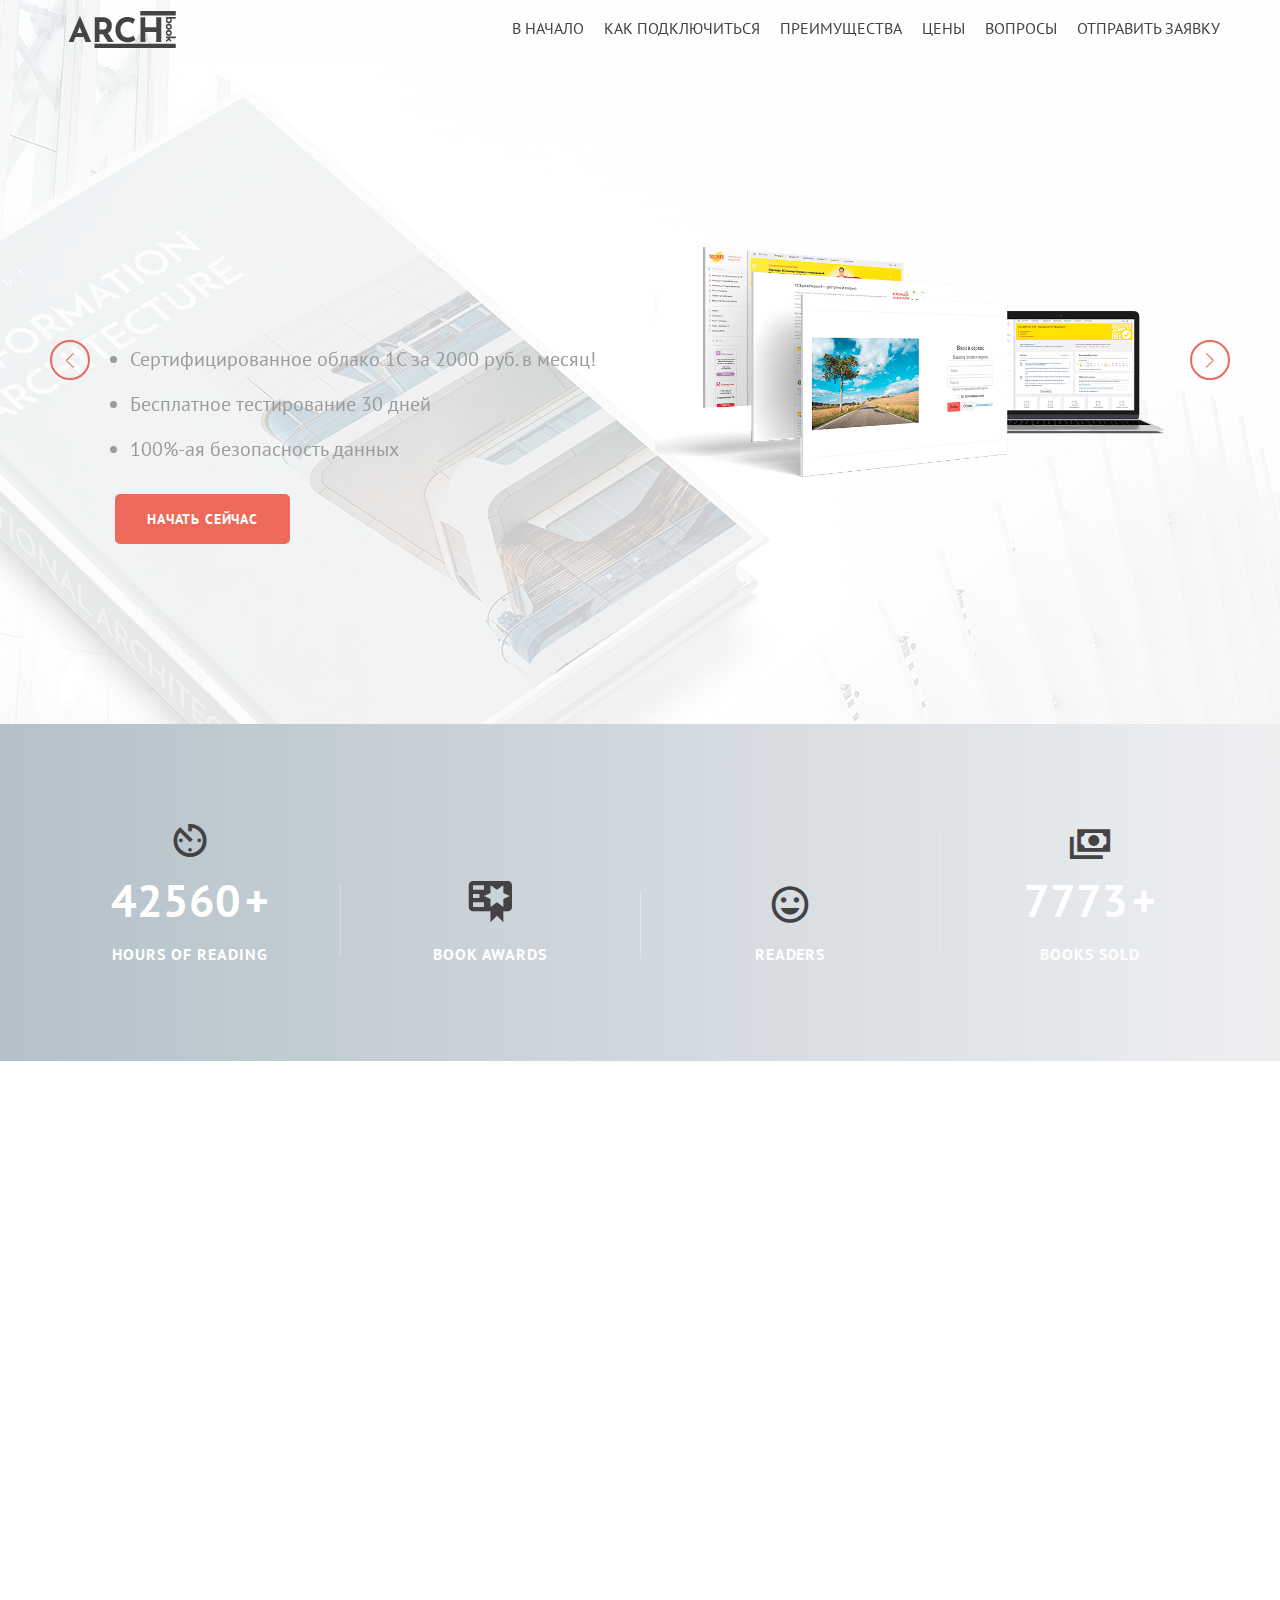
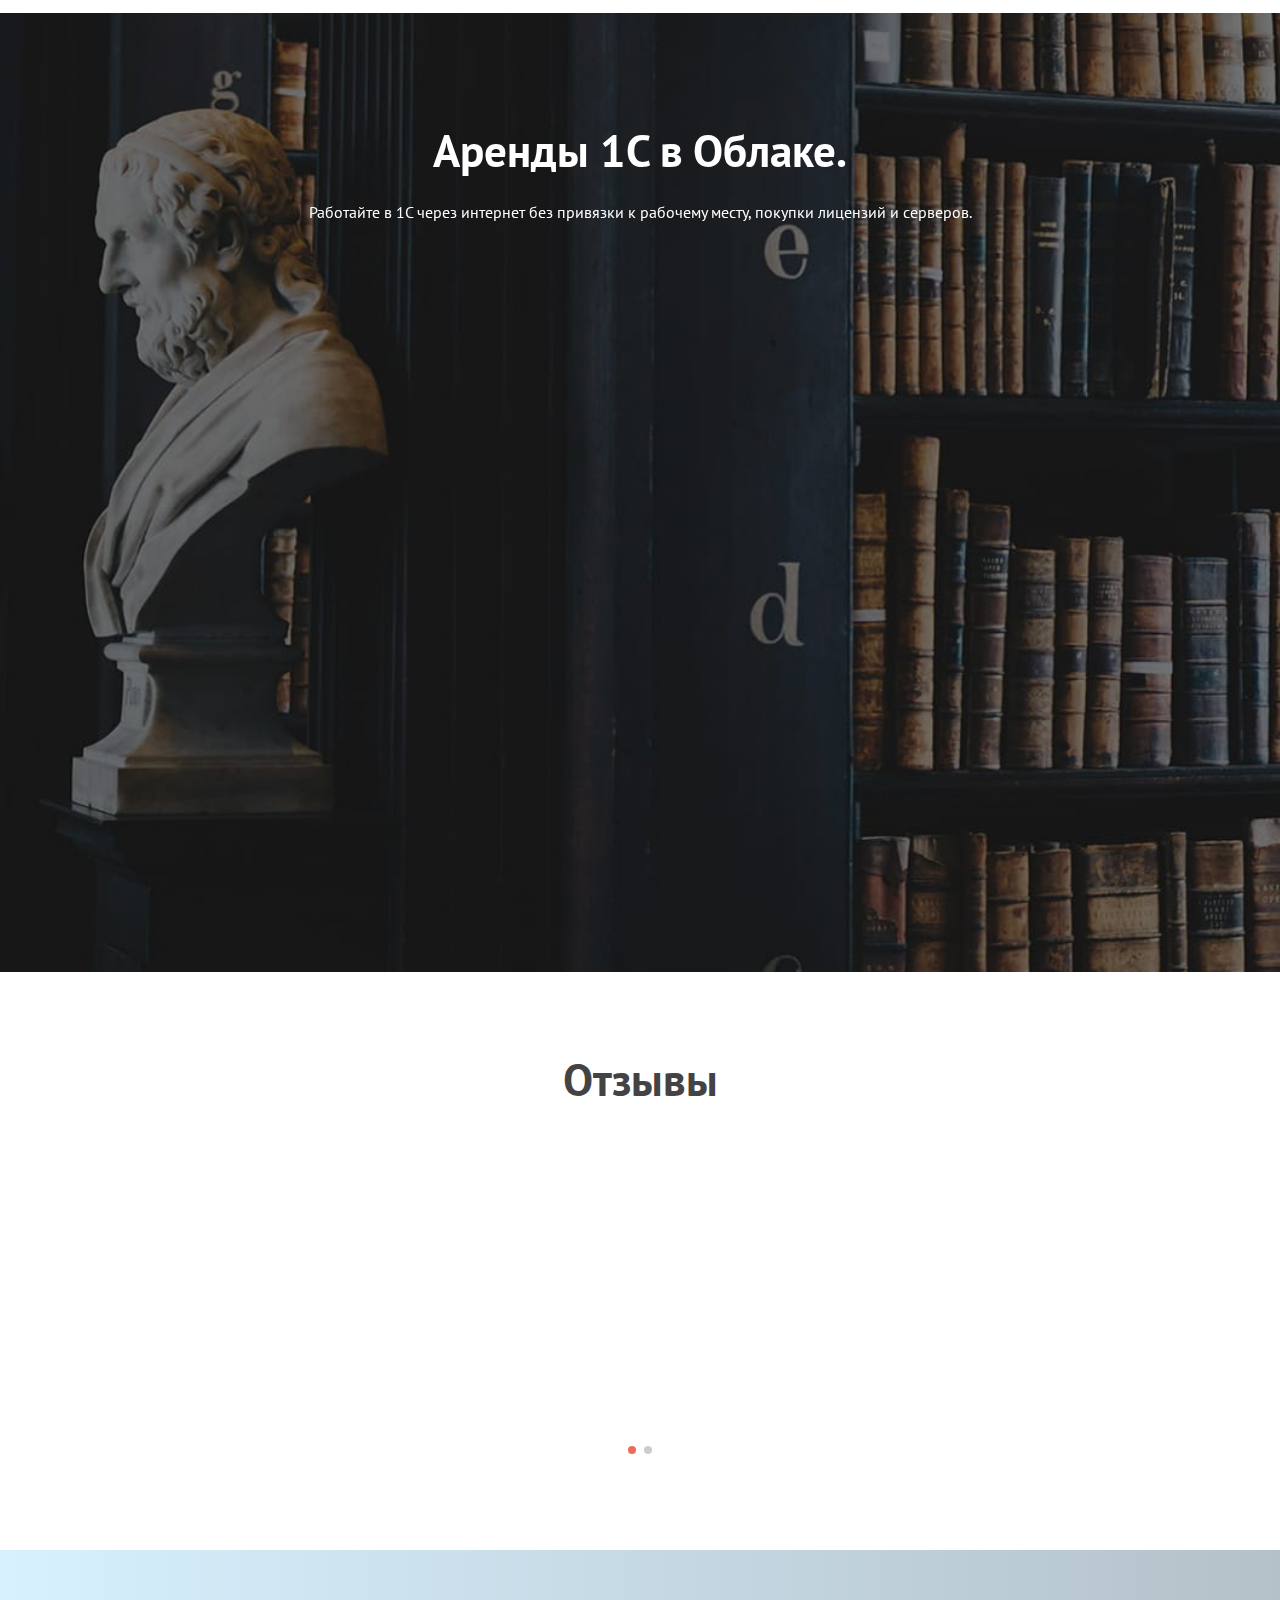
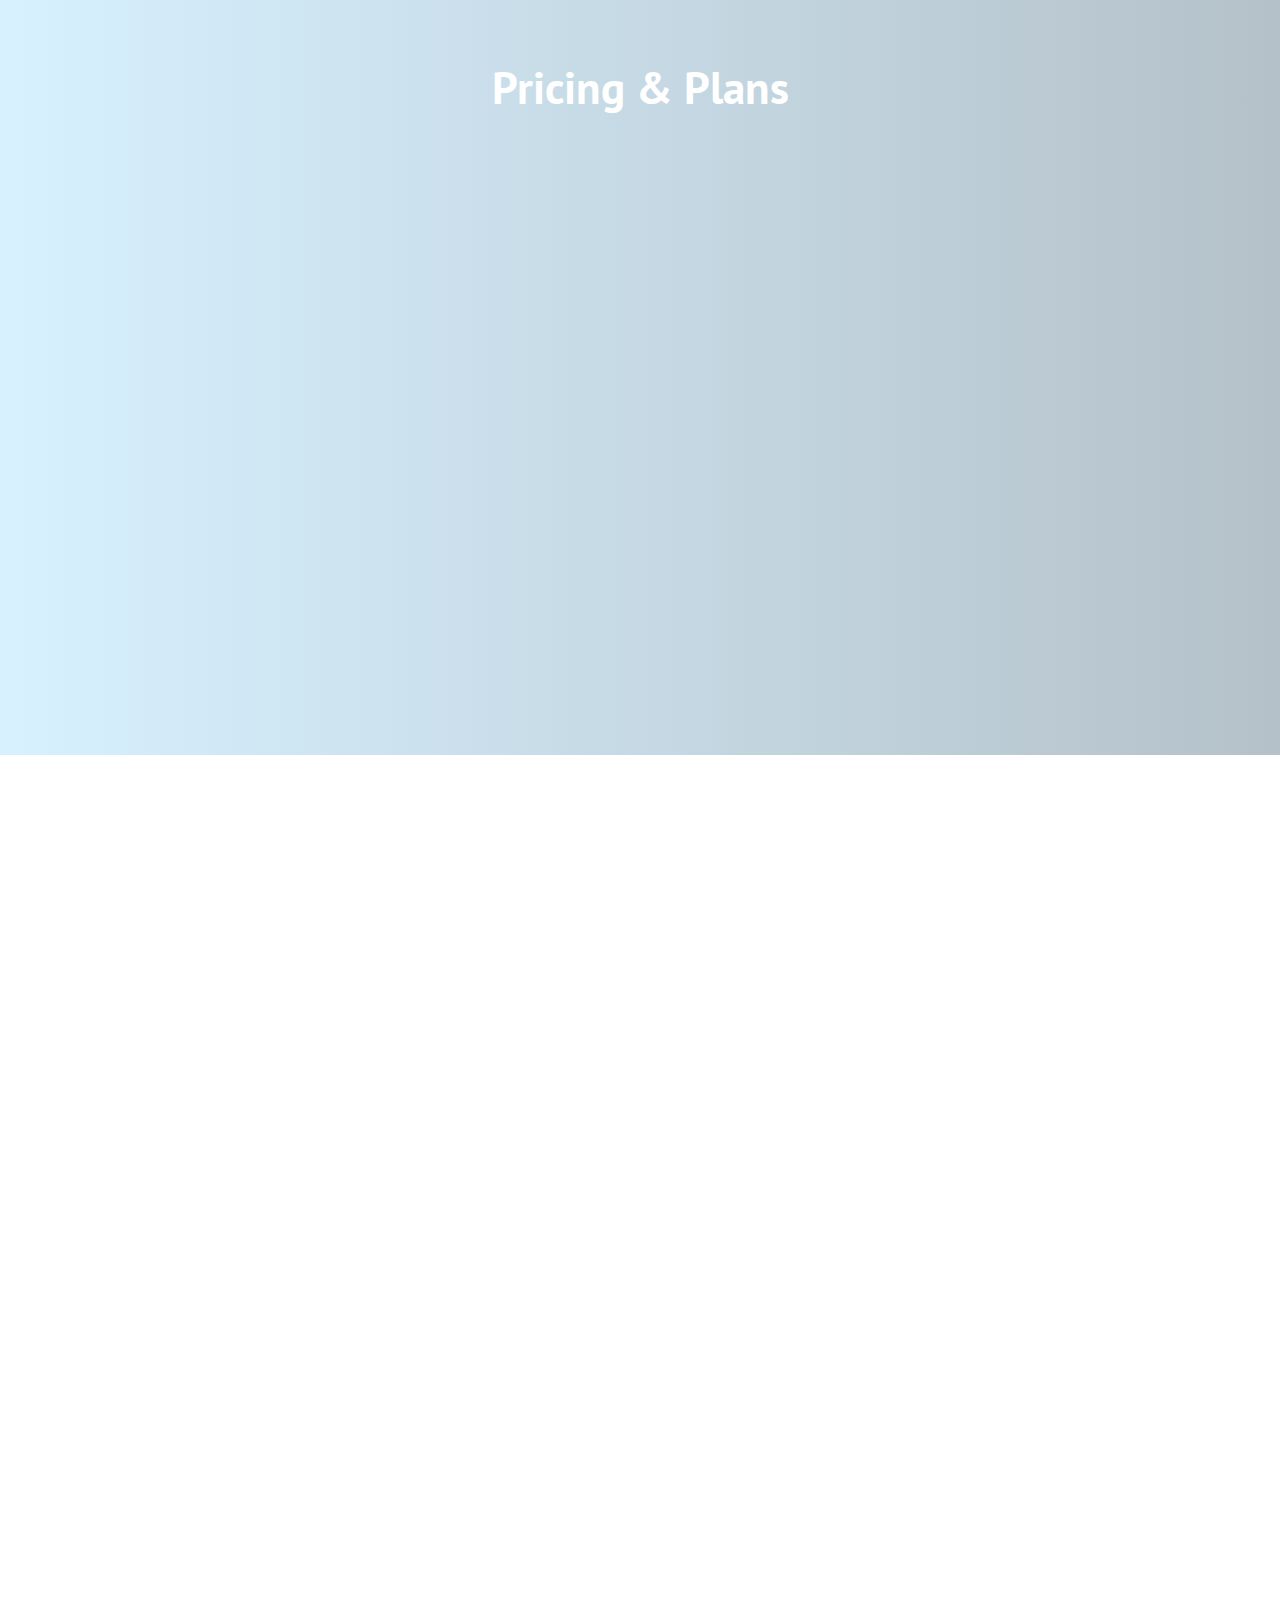
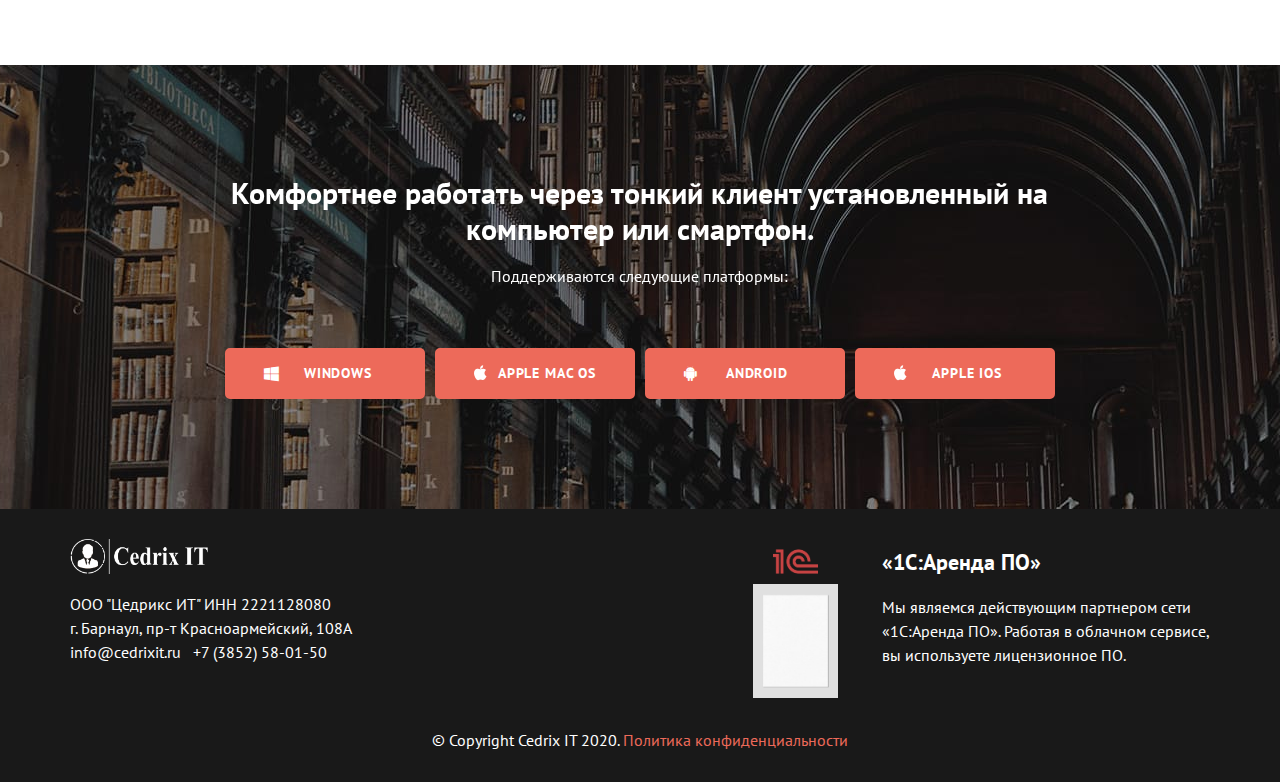
==== commit 50ba0dc5: "fixed" ====
--- a/1C/index.html
+++ b/1C/index.html
@@ -66,7 +66,103 @@
         <div class="parallax-content">
           <div class="shell-wide swiper-banner swiper-container">
             <div class="swiper-wrapper" data-photo-swipe-item='banner'>
-              <div class="section-cover range-md-right swiper-slide">
+              <div class="section-cover range-md-right swiper-slide" id="slide2">
+                <div
+                  class="mobile-hide col-sm-6 section-top-110 section-bottom-66 section-md-bottom-110 section-md-top-110">
+                  <img class="img-responsive wow bounceInLeft reveal-inline-block" data-wow-duration="1.6s"
+                    src="images/slide-2.png" alt="">
+                </div>
+                <div
+                  class="slide-content col-sm-6 text-md-left section-top-95 section-bottom-50 section-md-bottom-110 section-md-top-110">
+                  <h3 class="text-left text-uppercase text-bold heading animate-text">
+                    Почему Вам удобно работать с 1С именно в нашем облаке?
+                  </h3>
+                  <ul class="text-dark text-left text-regular offset-md-top-20 list-banner wow fadeInUp set-animation">
+                    <li class="list-item offset-top-0 offset-xs-top-15 wow rollIn set-animation" data-wow-delay="1.5s">
+                      <p class="text-bold">Комфорт.</p>
+                      Всегда актуальная 1С и автоматические обновления.
+                    </li>
+                    <li class="list-item offset-top-0 offset-xs-top-15 wow rollIn set-animation" data-wow-delay="1.7s">
+                      <p class="text-bold">Безопасность.</p>
+                      Защита данных от изъятия, вирусов и несанкционированного доступа.
+                    </li>
+                    <li class="list-item offset-top-0 offset-xs-top-15 wow rollIn set-animation" data-wow-delay="1.9s">
+                      <p class="text-bold">Скорость.</p>
+                      Высокая производительность баз и минимальное время запуска.
+                    </li>
+                  </ul>
+                  <div class="text-sm-left offset-top-15 offset-sm-top-30">
+                    <a class="btn btn-primary btn-sm wow fadeInUp set-animation" data-wow-delay="2.2s" href="#">
+                      Заказать обратный звонок
+                    </a>
+                  </div>
+                </div>
+              </div>
+              <div class="section-cover range-md-right swiper-slide" id="slide3">
+                <div
+                  class="slide-content col-sm-6 text-md-left section-top-95 section-bottom-50 section-md-bottom-110 section-md-top-110">
+                  <h3 class="text-left text-uppercase text-bold heading animate-text">
+                    Забудьте про ручные обновления баз 1С раз и навсегда!
+                  </h3>
+                  <ul class="text-dark text-left text-regular offset-md-top-20 list-banner wow fadeInUp set-animation">
+                    <li class="list-item offset-top-0 offset-xs-top-15 wow bounceInLeft set-animation"
+                      data-wow-delay="1.5s">
+                      При подключении мы быстро перенесём вашу базу 1С в облако
+                    </li>
+                    <li class="list-item offset-top-0 offset-xs-top-15 wow bounceInLeft set-animation"
+                      data-wow-delay="1.7s">
+                      Вы получите полную техническую поддержку.
+                    </li>
+                    <li class="list-item offset-top-0 offset-xs-top-15 wow bounceInLeft set-animation"
+                      data-wow-delay="1.9s">
+                      Вы получите максимальное быстродействие 1С в нашем облаке.
+                    </li>
+                  </ul>
+                  <div class="text-sm-left offset-top-15 offset-sm-top-30">
+                    <a class="btn btn-primary wow fadeInUp set-animation" data-wow-delay="2.2s" href="#">
+                      Начать сейчас
+                    </a>
+                  </div>
+                </div>
+                <div
+                  class="mobile-hide col-sm-6 section-top-110 section-bottom-66 section-md-bottom-110 section-md-top-110">
+                  <img class="img-responsive wow bounceInLeft reveal-inline-block" data-wow-duration="1.6s"
+                    src="images/slide-3.png" alt="">
+                </div>
+              </div>
+              <div class="section-cover range-md-right swiper-slide" id="slide4">
+                <div
+                  class="mobile-hide col-sm-6 section-top-110 section-bottom-66 section-md-bottom-110 section-md-top-110">
+                  <img class="img-responsive wow bounceInRight reveal-inline-block" data-wow-duration="1.6s"
+                    src="images/slide-4.png" alt="">
+                </div>
+                <div
+                  class="slide-content col-sm-6 text-md-left section-top-95 section-bottom-50 section-md-bottom-110 section-md-top-110">
+                  <h3 class="text-left text-uppercase text-bold heading animate-text">
+                    Экономьте от 40000 руб. в год за счёт содержания базы 1С в облаке.
+                  </h3>
+                  <ul class="text-dark text-left text-regular offset-md-top-20 list-banner wow fadeInUp set-animation">
+                    <li class="list-item offset-top-0 offset-xs-top-15 wow bounceInRight set-animation"
+                      data-wow-delay="1.5s">
+                      Не нужно нанимать IT-специалиста.
+                    </li>
+                    <li class="list-item offset-top-0 offset-xs-top-15 wow bounceInRight set-animation"
+                      data-wow-delay="1.7s">
+                      Не нужно покупать лицензии и сервер.
+                    </li>
+                    <li class="list-item offset-top-0 offset-xs-top-15 wow bounceInRight set-animation"
+                      data-wow-delay="1.9s">
+                      Все обновления в автоматическом режиме.
+                    </li>
+                  </ul>
+                  <div class="text-sm-left offset-top-15 offset-sm-top-30">
+                    <a class="btn btn-primary btn-sm wow fadeInUp set-animation" data-wow-delay="2.2s" href="#">
+                      Заказать обратный звонок
+                    </a>
+                  </div>
+                </div>
+              </div>
+              <div class="section-cover range-md-right swiper-slide" id="slide1">
                 <div
                   class="slide-content col-sm-6 text-md-left section-top-95 section-bottom-50 section-md-bottom-110 section-md-top-110">
                   <h3 class="text-left text-uppercase text-bold heading animate-text">
@@ -96,102 +192,6 @@
                   class="mobile-hide col-sm-6 section-top-110 section-bottom-66 section-md-bottom-110 section-md-top-110">
                   <img class="img-responsive wow bounceInRight reveal-inline-block" data-wow-duration="1.6s"
                     src="images/slide-1.png" alt="">
-                </div>
-              </div>
-              <div class="section-cover range-md-right swiper-slide">
-                <div
-                  class="mobile-hide col-sm-6 section-top-110 section-bottom-66 section-md-bottom-110 section-md-top-110">
-                  <img class="img-responsive wow bounceInLeft reveal-inline-block" data-wow-duration="1.6s"
-                    src="images/slide-2.png" alt="">
-                </div>
-                <div
-                  class="slide-content col-sm-6 text-md-left section-top-95 section-bottom-50 section-md-bottom-110 section-md-top-110">
-                  <h3 class="text-left text-uppercase text-bold heading animate-text">
-                    Почему Вам удобно работать с 1С именно в нашем облаке?
-                  </h3>
-                  <ul class="text-dark text-left text-regular offset-md-top-20 list-banner wow fadeInUp set-animation">
-                    <li class="list-item offset-top-0 offset-xs-top-15 wow rollIn set-animation" data-wow-delay="1.5s">
-                      <p class="text-bold">Комфорт.</p>
-                      Всегда актуальная 1С и автоматические обновления.
-                    </li>
-                    <li class="list-item offset-top-0 offset-xs-top-15 wow rollIn set-animation" data-wow-delay="1.7s">
-                      <p class="text-bold">Безопасность.</p>
-                      Защита данных от изъятия, вирусов и несанкционированного доступа.
-                    </li>
-                    <li class="list-item offset-top-0 offset-xs-top-15 wow rollIn set-animation" data-wow-delay="1.9s">
-                      <p class="text-bold">Скорость.</p>
-                      Высокая производительность баз и минимальное время запуска.
-                    </li>
-                  </ul>
-                  <div class="text-sm-left offset-top-15 offset-sm-top-30">
-                    <a class="btn btn-primary btn-sm wow fadeInUp set-animation" data-wow-delay="2.2s" href="#">
-                      Заказать обратный звонок
-                    </a>
-                  </div>
-                </div>
-              </div>
-              <div class="section-cover range-md-right swiper-slide">
-                <div
-                  class="slide-content col-sm-6 text-md-left section-top-95 section-bottom-50 section-md-bottom-110 section-md-top-110">
-                  <h3 class="text-left text-uppercase text-bold heading animate-text">
-                    Забудьте про ручные обновления баз 1С раз и навсегда!
-                  </h3>
-                  <ul class="text-dark text-left text-regular offset-md-top-20 list-banner wow fadeInUp set-animation">
-                    <li class="list-item offset-top-0 offset-xs-top-15 wow bounceInLeft set-animation"
-                      data-wow-delay="1.5s">
-                      При подключении мы быстро перенесём вашу базу 1С в облако
-                    </li>
-                    <li class="list-item offset-top-0 offset-xs-top-15 wow bounceInLeft set-animation"
-                      data-wow-delay="1.7s">
-                      Вы получите полную техническую поддержку.
-                    </li>
-                    <li class="list-item offset-top-0 offset-xs-top-15 wow bounceInLeft set-animation"
-                      data-wow-delay="1.9s">
-                      Вы получите максимальное быстродействие 1С в нашем облаке.
-                    </li>
-                  </ul>
-                  <div class="text-sm-left offset-top-15 offset-sm-top-30">
-                    <a class="btn btn-primary wow fadeInUp set-animation" data-wow-delay="2.2s" href="#">
-                      Начать сейчас
-                    </a>
-                  </div>
-                </div>
-                <div
-                  class="mobile-hide col-sm-6 section-top-110 section-bottom-66 section-md-bottom-110 section-md-top-110">
-                  <img class="img-responsive wow bounceInLeft reveal-inline-block" data-wow-duration="1.6s"
-                    src="images/slide-3.png" alt="">
-                </div>
-              </div>
-              <div class="section-cover range-md-right swiper-slide">
-                <div
-                  class="mobile-hide col-sm-6 section-top-110 section-bottom-66 section-md-bottom-110 section-md-top-110">
-                  <img class="img-responsive wow bounceInRight reveal-inline-block" data-wow-duration="1.6s"
-                    src="images/slide-4.png" alt="">
-                </div>
-                <div
-                  class="slide-content col-sm-6 text-md-left section-top-95 section-bottom-50 section-md-bottom-110 section-md-top-110">
-                  <h3 class="text-left text-uppercase text-bold heading animate-text">
-                    Экономьте от 40000 руб. в год за счёт содержания базы 1С в облаке.
-                  </h3>
-                  <ul class="text-dark text-left text-regular offset-md-top-20 list-banner wow fadeInUp set-animation">
-                    <li class="list-item offset-top-0 offset-xs-top-15 wow bounceInRight set-animation"
-                      data-wow-delay="1.5s">
-                      Не нужно нанимать IT-специалиста.
-                    </li>
-                    <li class="list-item offset-top-0 offset-xs-top-15 wow bounceInRight set-animation"
-                      data-wow-delay="1.7s">
-                      Не нужно покупать лицензии и сервер.
-                    </li>
-                    <li class="list-item offset-top-0 offset-xs-top-15 wow bounceInRight set-animation"
-                      data-wow-delay="1.9s">
-                      Все обновления в автоматическом режиме.
-                    </li>
-                  </ul>
-                  <div class="text-sm-left offset-top-15 offset-sm-top-30">
-                    <a class="btn btn-primary btn-sm wow fadeInUp set-animation" data-wow-delay="2.2s" href="#">
-                      Заказать обратный звонок
-                    </a>
-                  </div>
                 </div>
               </div>
             </div>
@@ -314,7 +314,7 @@
                   </p>
                 </div>
               </div>
-              <div class="cell-xxs-10 cell-sm-6 cell-md-4 text-xs-center cell-md-push-1 offset-top-30">
+              <div class="cell-xs-10 cell-sm-6 cell-md-4 text-xs-center cell-md-push-1 offset-top-30">
                 <div class="wow fadeInUp offset-top-0 offset-md-top-60" data-wow-delay="0.3s">
                   <span class="icon fas fa-cog icon-sm"></span>
                   <h3 class="offset-top-10">Полная поддержка</h3>
@@ -325,7 +325,7 @@
                   </p>
                 </div>
               </div>
-              <div class="cell-xxs-10 cell-sm-6 cell-md-4 text-xs-center cell-md-push-2 offset-top-30">
+              <div class="cell-xs-10 cell-sm-6 cell-md-4 text-xs-center cell-md-push-2 offset-top-30">
                 <div class="wow fadeInUp offset-top-20 offset-md-top-60" data-wow-delay="0.3s">
                   <span class="icon fas fa-wifi icon-sm"></span>
                   <h3 class="offset-top-10">Быстрый старт</h3>
@@ -336,7 +336,7 @@
                   </p>
                 </div>
               </div>
-              <div class="cell-xxs-10 cell-sm-6 cell-md-4 text-xs-center cell-md-push-3 offset-top-30">
+              <div class="cell-xs-10 cell-sm-6 cell-md-4 text-xs-center cell-md-push-3 offset-top-30">
                 <div class="wow fadeInUp offset-top-0 offset-md-top-60" data-wow-delay="0.3s">
                   <span class="icon fas fa-lock icon-sm"></span>
                   <h3 class="offset-top-10">Конфиденциально</h3>
@@ -347,7 +347,7 @@
                   </p>
                 </div>
               </div>
-              <div class="cell-xxs-10 cell-sm-6 cell-md-4 text-xs-center cell-md-push-4 offset-top-30">
+              <div class="cell-xs-10 cell-sm-6 cell-md-4 text-xs-center cell-md-push-4 offset-top-30">
                 <div class="wow fadeInUp offset-top-20 offset-md-top-60" data-wow-delay="0.6s">
                   <span class="icon fas fa-balance-scale icon-sm"></span>
                   <h3 class="offset-top-10">Легально</h3>
@@ -358,7 +358,7 @@
                   </p>
                 </div>
               </div>
-              <div class="cell-xxs-10 cell-sm-6 cell-md-4 text-xs-center cell-md-push-5 offset-top-30">
+              <div class="cell-xs-10 cell-sm-6 cell-md-4 text-xs-center cell-md-push-5 offset-top-30">
                 <div class="wow fadeInUp offset-top-20 offset-md-top-60" data-wow-delay="0.6s">
                   <span class="icon fas fa-shield icon-sm"></span>
                   <h3 class="offset-top-10">Безопасно</h3>
@@ -369,7 +369,7 @@
                   </p>
                 </div>
               </div>
-              <div class="cell-xxs-10 cell-sm-6 cell-md-4 text-xs-center cell-md-push-6 offset-top-30">
+              <div class="cell-xs-10 cell-sm-6 cell-md-4 text-xs-center cell-md-push-6 offset-top-30">
                 <div class="wow fadeInUp offset-top-20 offset-md-top-60" data-wow-delay="0.6s">
                   <span class="icon fas fa-coffee icon-sm"></span>
                   <h3 class="offset-top-10">Производительно</h3>
@@ -392,31 +392,36 @@
             <div class="swiper-wrapper" data-phoo-tswipe-item='clients'>
               <div class="range-vertical wow fadeInLeft swiper-slide" data-wow-delay="0.1s">
                 <p class="text-uppercase text-primary">INFORMATION ARCHITECT</p>
-                <img class="img-responsive previevImg" width="180" height="200" src="images/doc.jpg" alt="" />
+                <a href="javascript:void(0);" class="previevImg">
+                  <img class="img-responsive" width="180" height="200" src="images/doc.jpg" alt="" />
+                </a>
               </div>
               <div class="range-vertical wow fadeInLeft swiper-slide" data-wow-delay="0.3s">
                 <p class="text-uppercase text-primary">INFORMATION ARCHITECT</p>
-                <img class="img-responsive previevImg" width="180" height="200" src="images/doc.jpg" alt="" />
+                <a href="javascript:void(0);" class="previevImg">
+                  <img class="img-responsive" width="180" height="200" src="images/doc.jpg" alt="" />
+                </a>
               </div>
               <div class="range-vertical wow fadeInLeft swiper-slide" data-wow-delay="0.6s">
                 <p class="text-uppercase text-primary">INFORMATION ARCHITECT</p>
-                <img class="img-responsive previevImg" width="180" height="200" src="images/doc.jpg" alt="" />
+                <a href="javascript:void(0);" class="previevImg">
+                  <img class="img-responsive" width="180" height="200" src="images/doc.jpg" alt="" />
+                </a>
               </div>
               <div class="range-vertical wow fadeInLeft swiper-slide" data-wow-delay="0.9s">
                 <p class="text-uppercase text-primary">INFORMATION ARCHITECT</p>
-                <img class="img-responsive previevImg" width="180" height="200" src="images/doc.jpg" alt="" />
+                <a href="javascript:void(0);" class="previevImg">
+                  <img class="img-responsive" width="180" height="200" src="images/doc.jpg" alt="" />
+                </a>
               </div>
               <div class="range-vertical wow fadeInLeft swiper-slide" data-wow-delay="1.2s">
                 <p class="text-uppercase text-primary">INFORMATION ARCHITECT</p>
-                <img class="img-responsive previevImg" width="180" height="200" src="images/doc.jpg" alt="" />
+                <a href="javascript:void(0);" class="previevImg">
+                  <img class="img-responsive" width="180" height="200" src="images/doc.jpg" alt="" />
+                </a>
               </div>
             </div>
             <div class="swiper-pagination offset-top-30"></div>
-          </div>
-          <!-- The Modal -->
-          <div id="imageFullze" class="modal">
-            <span class="close">&times;</span>
-            <img class="modal-content" id="imgContent">
           </div>
         </div>
       </section>
@@ -547,7 +552,7 @@
                 вопросы.
               </p>
             </div>
-            <div class="cell-xxs-10 cell-sm-6 offset-top-30 text-left">
+            <div class="cell-xs-10 cell-sm-6 offset-top-30 text-left">
               <div class="wow fadeInUp offset-top-0" data-wow-delay="0.3s">
                 <h5 class="offset-top-10">У меня старая 1С на платформе 7.7(8.1) как перейти в облако?</h5>
                 <p>
@@ -557,7 +562,7 @@
                 </p>
               </div>
             </div>
-            <div class="cell-xxs-10 cell-sm-6 offset-top-30 text-left">
+            <div class="cell-xs-10 cell-sm-6 offset-top-30 text-left">
               <div class="wow fadeInUp offset-top-20" data-wow-delay="0.3s">
                 <h5 class="offset-top-10">Какой нужен интернет для работы с вашим облаком?</h5>
                 <p>
@@ -567,7 +572,7 @@
                 </p>
               </div>
             </div>
-            <div class="cell-xxs-10 cell-sm-6 offset-top-30 text-left">
+            <div class="cell-xs-10 cell-sm-6 offset-top-30 text-left">
               <div class="wow fadeInUp offset-top-0" data-wow-delay="0.6s">
                 <h5 class="offset-top-10">Подойдет ли облако для моего бизнеса?</h5>
                 <p>
@@ -576,7 +581,7 @@
                 </p>
               </div>
             </div>
-            <div class="cell-xxs-10 cell-sm-6 offset-top-30 text-left">
+            <div class="cell-xs-10 cell-sm-6 offset-top-30 text-left">
               <div class="wow fadeInUp offset-top-20" data-wow-delay="0.6s">
                 <h5 class="offset-top-10">Где хранятся наши информационные базы и насколько это безопасно?</h5>
                 <p>
@@ -587,7 +592,7 @@
                 </p>
               </div>
             </div>
-            <div class="cell-xxs-10 cell-sm-6 offset-top-30 text-left">
+            <div class="cell-xs-10 cell-sm-6 offset-top-30 text-left">
               <div class="wow fadeInUp offset-top-20" data-wow-delay="1.2s">
                 <h5 class="offset-top-10">Где хранятся наши информационные базы и насколько это безопасно?Есть
                   возможность что бы копии хранились у меня?</h5>
@@ -598,7 +603,7 @@
                 </p>
               </div>
             </div>
-            <div class="cell-xxs-10 cell-sm-6 offset-top-30 text-left">
+            <div class="cell-xs-10 cell-sm-6 offset-top-30 text-left">
               <div class="wow fadeInUp offset-top-20" data-wow-delay="1.2s">
                 <h5 class="offset-top-10">Можно работать с 1с в облаке через браузер?</h5>
                 <p>
@@ -613,9 +618,10 @@
         </div>
       </section>
       <!-- Join Our Newsletter-->
-      <section class="section parallax-container context-dark" data-parallax-img="images/bg-03-1920x650.jpg">
+      <section class="section parallax-container context-dark section-110"
+        data-parallax-img="images/bg-03-1920x650.jpg">
         <div class="parallax-content">
-          <div class="shell section-110">
+          <div class="shell">
             <div class="range range-xs-center">
               <div class="cell-xs-12 cell-md-10">
                 <div>
@@ -668,7 +674,9 @@
           <div class="range range-xs-center range-sm-justify offset-top-0 cell-xs-10 cell-sm-8 cell-md-6 cell-lg-5">
             <div class=" text-center offset-top-30 offset-sm-top-0">
               <img class="img-responsive reveal-inline-block" src="images/1c.png" width="45" height="45" alt="">
-              <img class="img-responsive previevImg" width="85" height="115" src="images/doc.jpg" alt="" />
+              <a href="javascript:void(0);" class="previevImg">
+                <img class="img-responsive" width="85" height="115" src="images/doc.jpg" alt="" />
+              </a>
             </div>
             <div class=" offset-top-30 offset-sm-top-10">
               <h5>«1С:Аренда ПО»</h5>
@@ -682,14 +690,21 @@
       </div>
       <div class="shell copyright offset-top-30">
         <span>© Copyright Cedrix IT 2020.</span>
-        <span><a class="link" href="private.html">Политика конфиденциальности</a></span>
+        <a class="link" href="private.html">Политика конфиденциальности</a>
       </div>
     </footer>
+    <!-- The Modal image  -->
+    <div id="imageFullze" class="modal fade">
+      <div class="modal-dialog modal-dialog-centered">
+        <div class="modal-content modal-content-centered">
+          <span class="btn-close" data-dismiss="modal" aria-label="Close"></span>
+          <img src="" class="imgContent img-responsive">
+        </div>
+      </div>
+    </div>
     <!-- Modal -->
     <div id="formModal" class="modal fade" role="dialog">
       <div class="modal-dialog modal-dialog-centered">
-
-        <!-- Modal content-->
         <div class="modal-content">
           <form action="/call.php" class="form" method="post">
             <button type="button" class="btn-close" data-dismiss="modal" aria-label="Close"></button>
--- a/1C/css/style.css
+++ b/1C/css/style.css
@@ -7313,6 +7313,11 @@
   outline: 0;
 }
 
+.modal-content-centered {
+  background-color: inherit;
+  margin: 0 auto;
+}
+
 .modal-backdrop {
   position: fixed;
   top: 0;
@@ -28794,60 +28799,3 @@
     font-size: 20px;
   }
 }
-
-/* The Modal (background) */
-/* .modal {
-  display: none;
-  justify-content: center;
-  align-items: center;
-  flex-direction: column;
-  position: fixed;
-  z-index: 100;
-  padding: 50px;
-  left: 0;
-  top: 0;
-  width: 100%;
-  height: 100%;
-  overflow: auto;
-  background-color: rgb(0, 0, 0);
-  background-color: rgba(0, 0, 0, 0.9);
-} */
-
-/* .modal-content {
-  display: block;
-  max-width: 100%;
-  height: auto;
-  margin: 0;
-}
-
-.close {
-  position: absolute;
-  top: 0;
-  right: 10px;
-  color: #fff;
-  font-size: 40px;
-  transition: 0.3s;
-  opacity: 0.5;
-  font-weight: 400;
-} */
-
-/* .close:hover,
-.close:focus {
-  color: #bbb;
-  text-decoration: none;
-  cursor: pointer;
-}
-
-.modal-content {
-  animation-name: zoom;
-  animation-duration: 0.6s;
-} */
-
-/* @keyframes zoom {
-  from {
-    transform: scale(0);
-  }
-  to {
-    transform: scale(1);
-  }
-} */
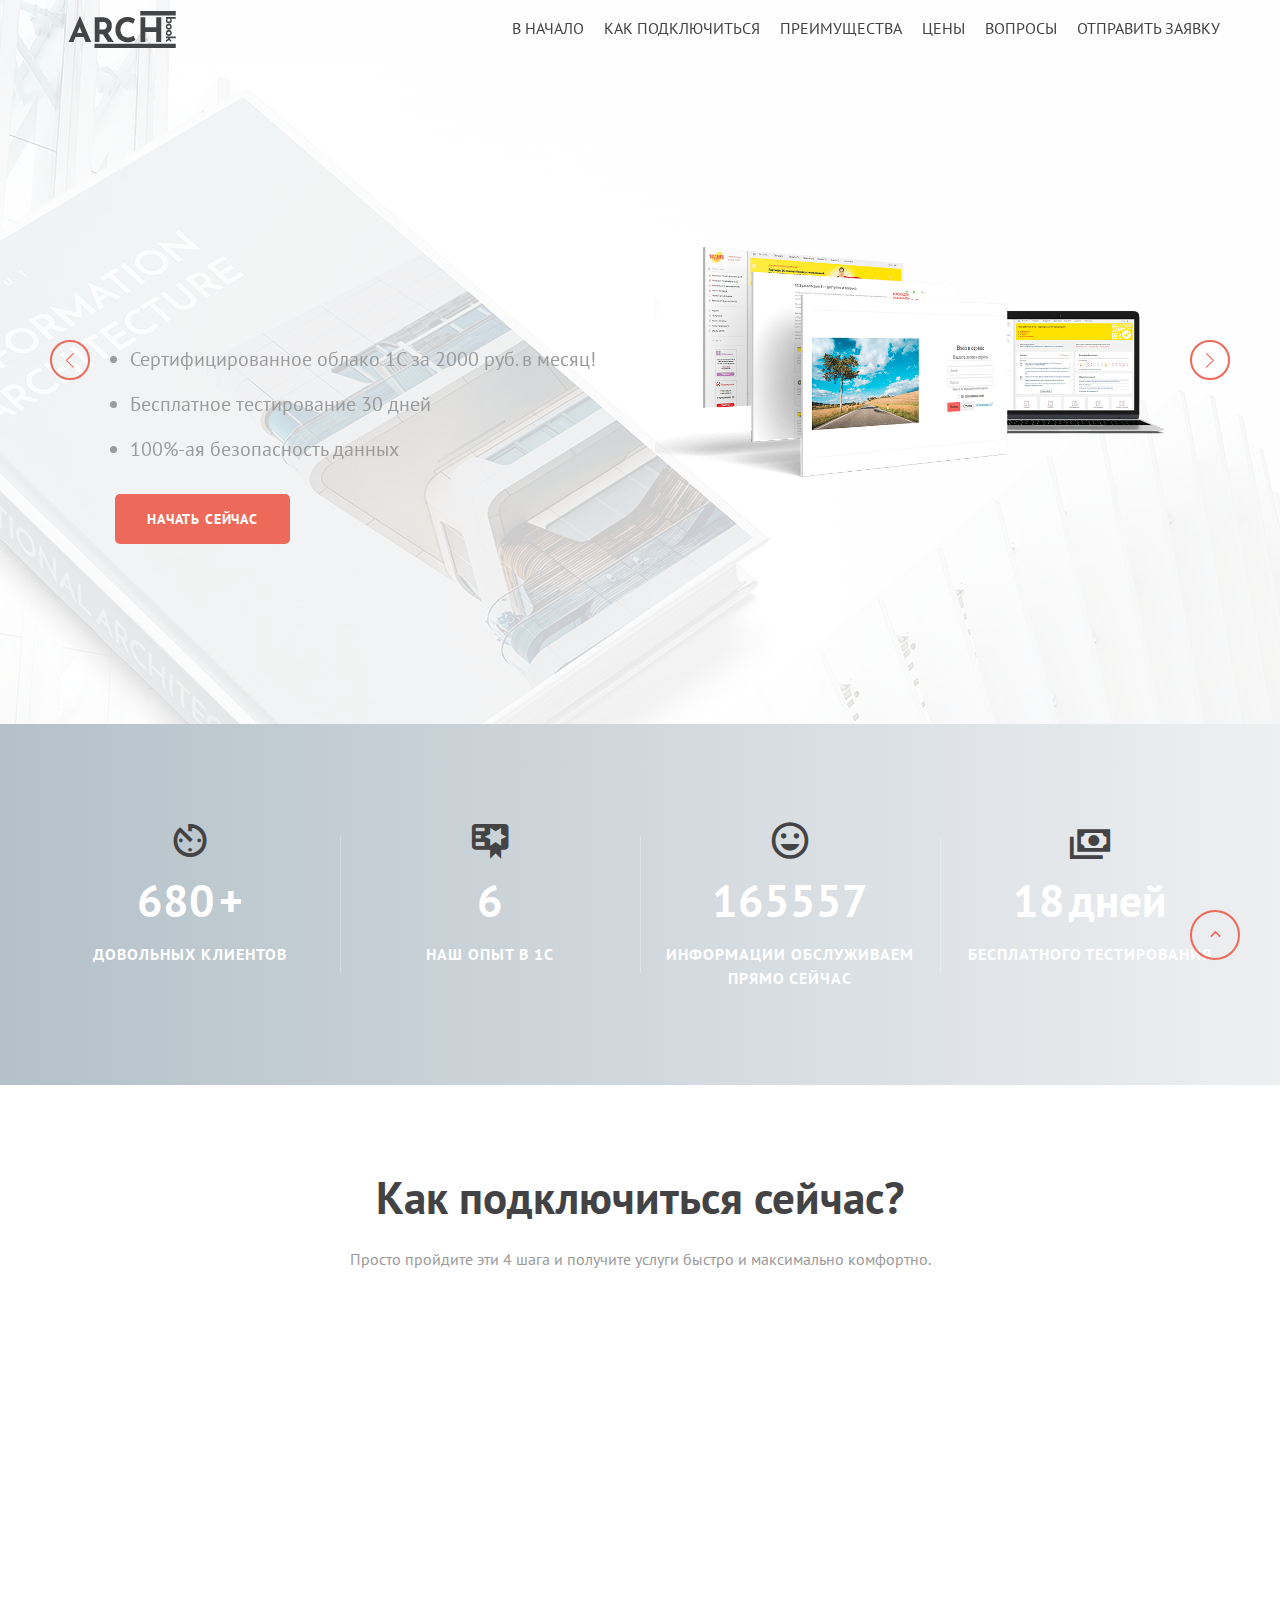
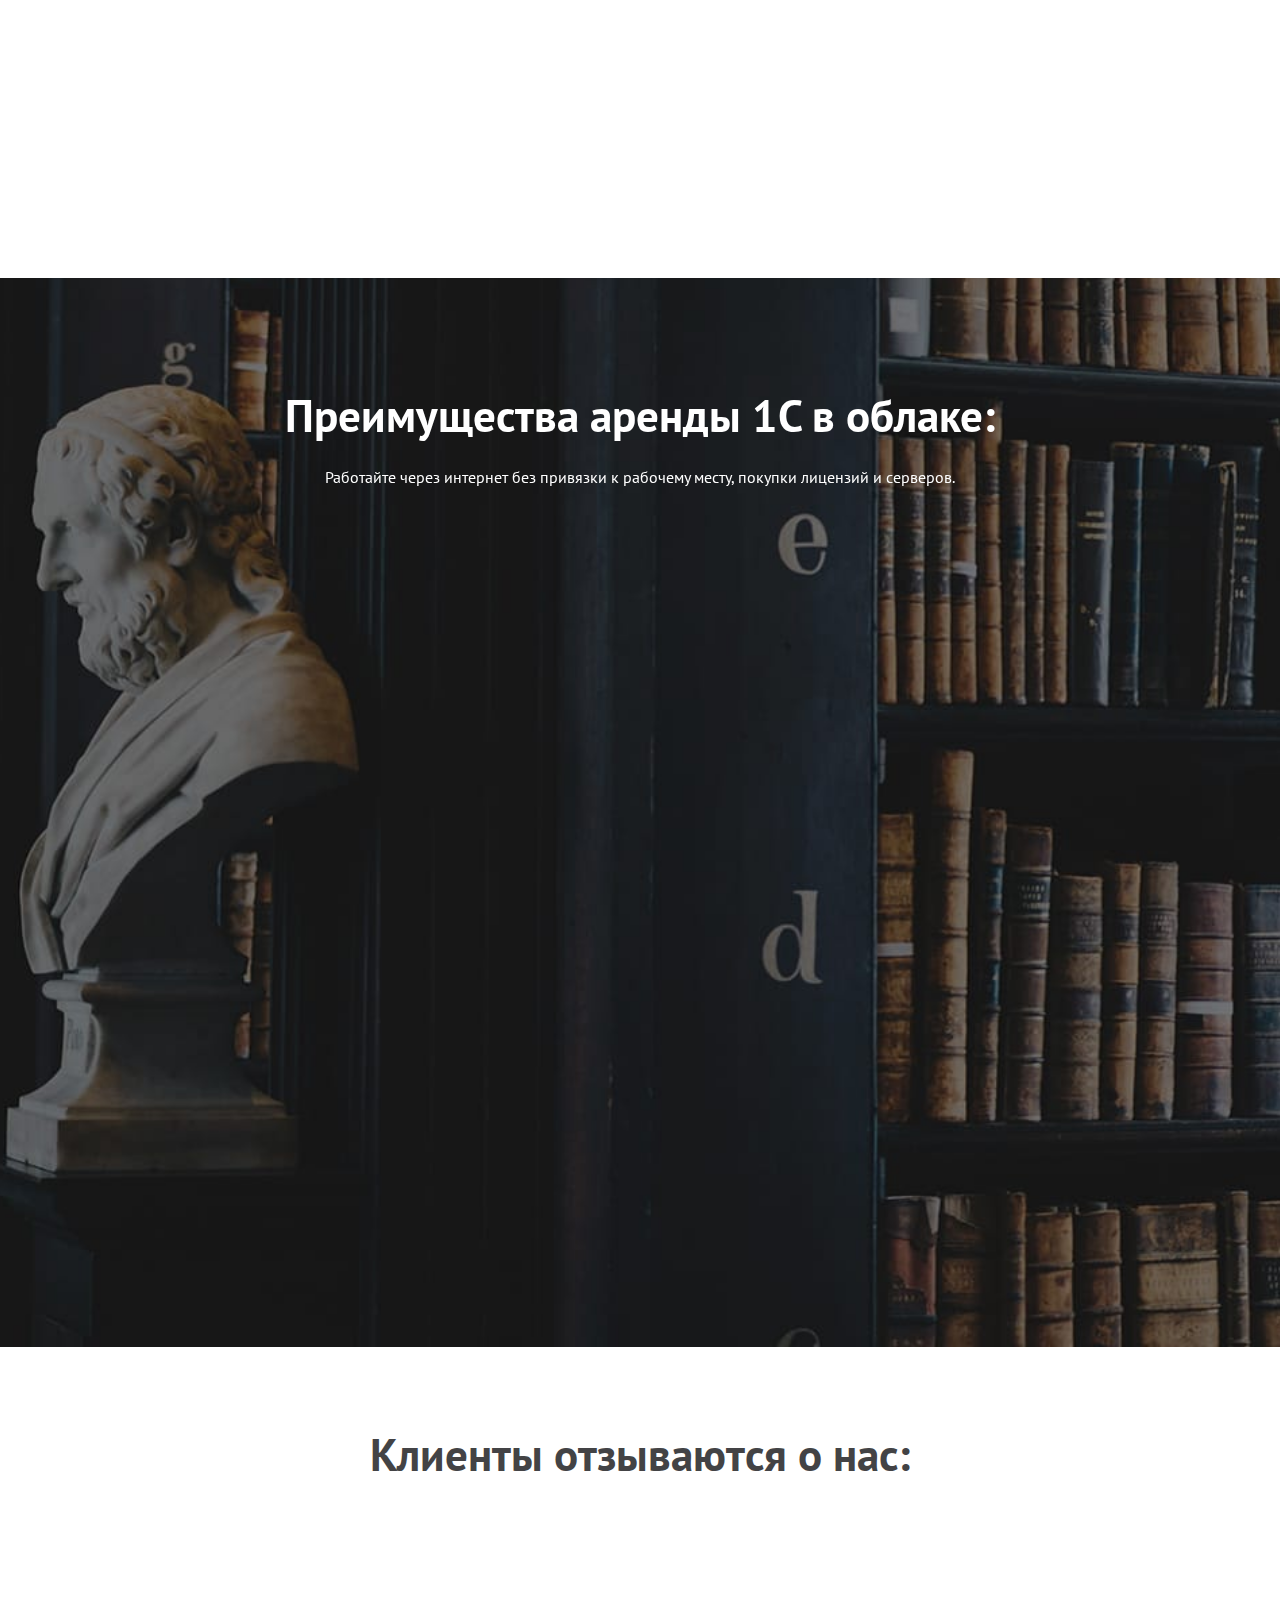
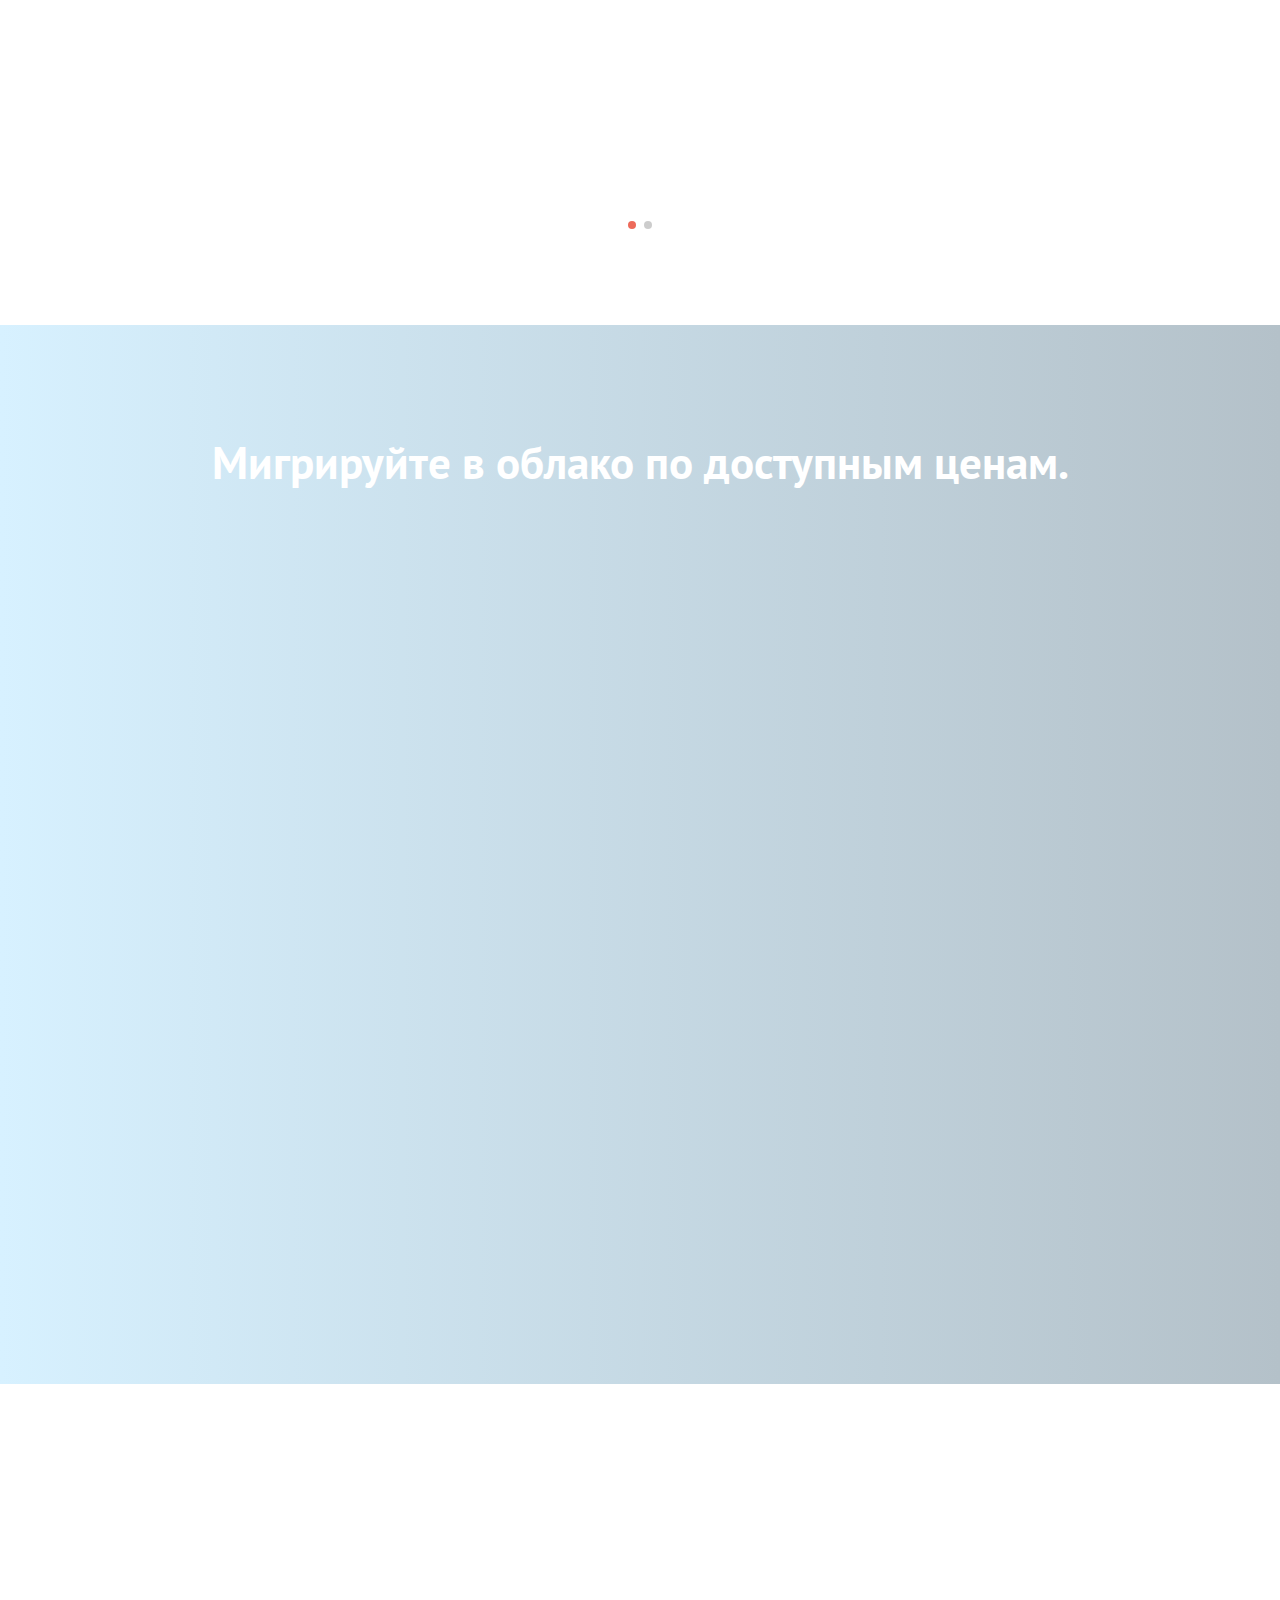
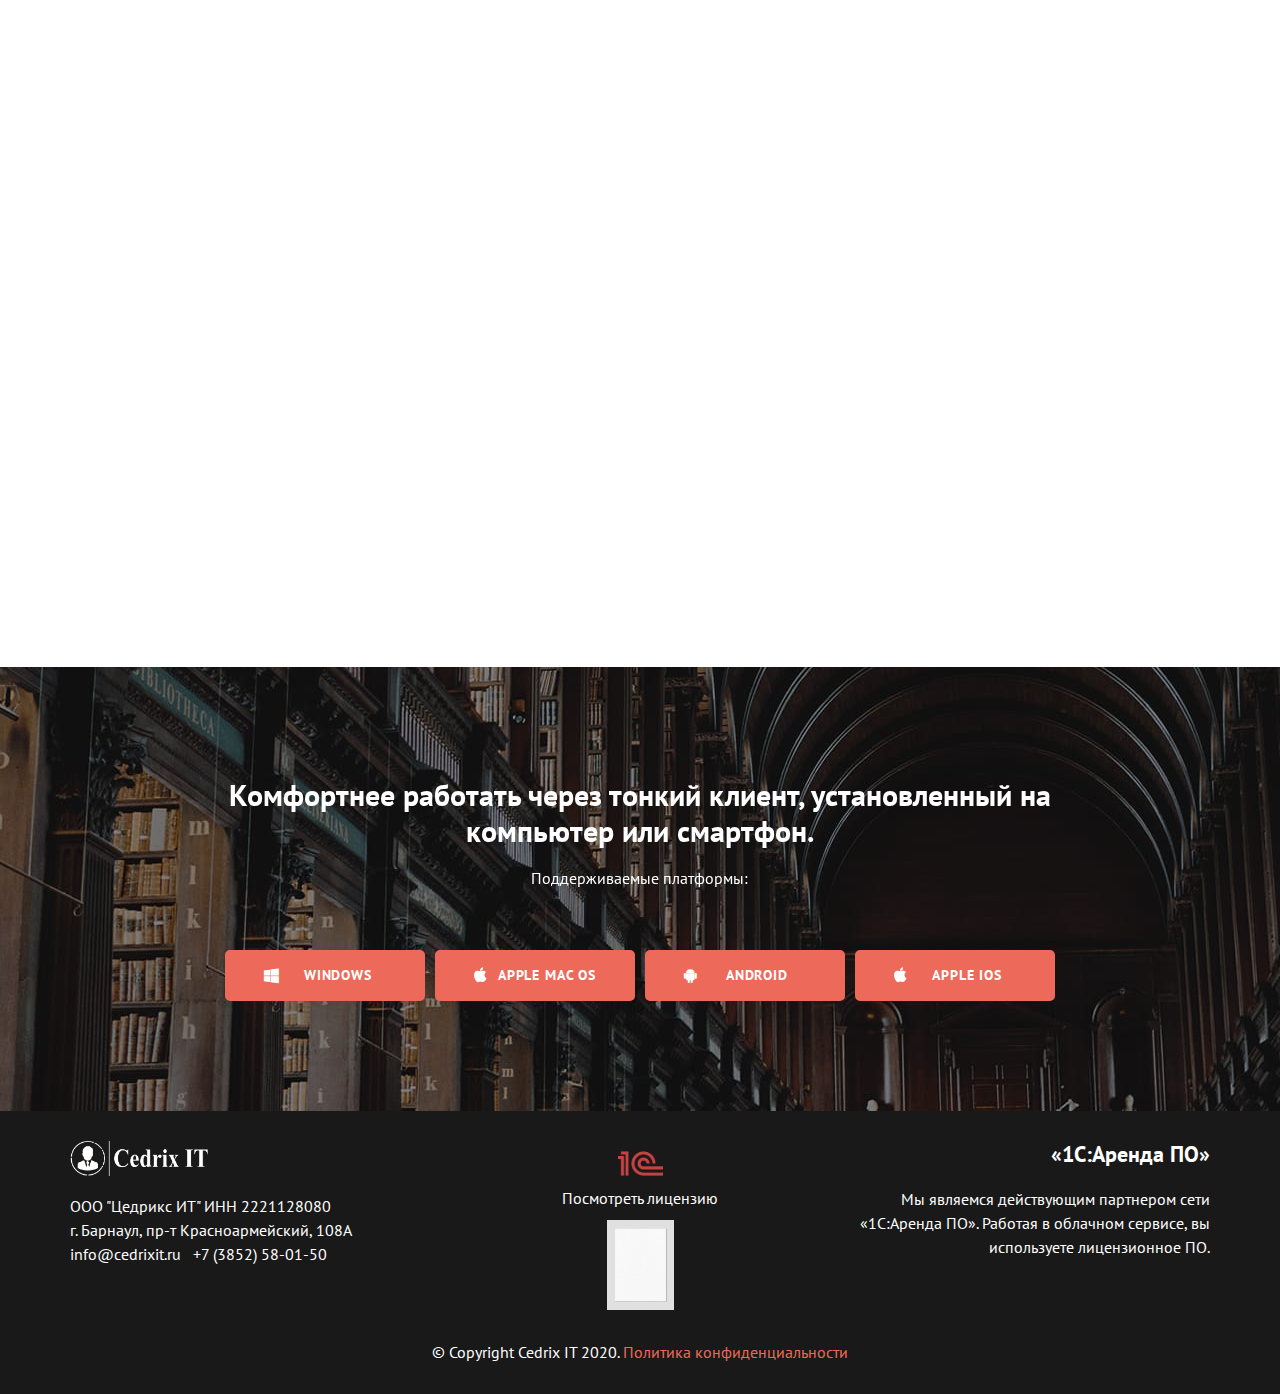
==== commit 7471ebdd: "add content" ====
--- a/1C/index.html
+++ b/1C/index.html
@@ -205,26 +205,27 @@
         <div class="shell-wide">
           <div class="range">
             <div class="cell-sm-8 cell-sm-preffix-2 cell-md-12 cell-md-preffix-0">
-              <div class="range range-sm-bottom section-divided">
+              <div class="range section-divided">
                 <div class="cell-md-3 cell-sm-6">
                   <!-- Counter type 2-->
                   <div class="counter-type-2">
                     <span class="icon mdi mdi-av-timer text-darker icon-sm"></span>
                     <div class="offset-top-10">
-                      <span class="h2 text-bold counter" data-speed="1000" data-from="0" data-to="56000"></span>
+                      <span class="h2 text-bold counter" data-speed="1000" data-from="0" data-to="850"></span>
                       <span class="h2 text-bold">+</span>
                     </div>
-                    <div class="text-uppercase text-bold offset-top-15 text-spacing-60">HOURS OF READING</div>
+                    <div class="text-uppercase text-bold offset-top-15 text-spacing-60">довольных клиентов</div>
                   </div>
                 </div>
                 <div class="cell-md-3 cell-sm-6 offset-top-60 offset-sm-top-0">
                   <!-- Counter type 2-->
                   <div class="counter-type-2">
-                    <span class="icon mdi mdi-certificate text-darker"></span>
+                    <span class="icon mdi mdi-certificate text-darker icon-sm"></span>
                     <div class="offset-top-10">
-                      <div class="h2 text-bold counter" data-speed="1500" data-from="0" data-to="12"></div>
+                      <span class="h2 text-bold counter" data-speed="1500" data-from="0" data-to="12"></ы>
+                        <span class="h2 text-bold">лет</span>
                     </div>
-                    <div class="text-uppercase text-bold offset-top-15 text-spacing-60">BOOK AWARDS</div>
+                    <div class="text-uppercase text-bold offset-top-15 text-spacing-60">наш опыт в 1С</div>
                   </div>
                 </div>
                 <div class="cell-md-3 cell-sm-6 offset-top-60 offset-md-top-0">
@@ -232,9 +233,12 @@
                   <div class="counter-type-2">
                     <span class="icon mdi mdi-emoticon text-darker icon-sm"></span>
                     <div class="offset-top-10">
-                      <div class="h2 text-bold counter" data-speed="1500" data-from="0" data-to="5671"></div>
+                      <span class="h2 text-bold counter" data-speed="1500" data-from="0" data-to="314558"></ы>
+                        <span class="h2 text-bold">ГБ</span>
                     </div>
-                    <div class="text-uppercase text-bold offset-top-15 text-spacing-60">Readers</div>
+                    <div class="text-uppercase text-bold offset-top-15 text-spacing-60">информации обслуживаем прямо
+                      сейчас
+                    </div>
                   </div>
                 </div>
                 <div class="cell-md-3 cell-sm-6 offset-top-60 offset-md-top-0">
@@ -242,10 +246,11 @@
                   <div class="counter-type-2">
                     <span class="icon mdi mdi-cash-multiple text-darker icon-sm"></span>
                     <div class="offset-top-10">
-                      <span class="h2 text-bold counter" data-speed="1300" data-from="0" data-to="13500"></span>
-                      <span class="h2 text-bold">+</span>
+                      <span class="h2 text-bold counter" data-speed="1300" data-from="0" data-to="30"></span>
+                      <span class="h2 text-bold">дней</span>
                     </div>
-                    <div class="text-uppercase text-bold offset-top-15 text-spacing-60">BOOKS sold</div>
+                    <div class="text-uppercase text-bold offset-top-15 text-spacing-60">бесплатного тестирования
+                    </div>
                   </div>
                 </div>
               </div>
@@ -257,44 +262,58 @@
       <section class="section-85" style="overflow: hidden;" id="process">
         <div class="shell">
           <div class="range range-xs-center">
-            <div class="cell-xs-10 cell-md-4 text-xs-center cell-md-push-1 offset-top-0 offset-md-top-0">
-              <div class="wow fadeInUp offset-top-0 offset-md-top-0" data-wow-delay="0.3s">
+            <div class="cell-xs-12 text-xs-center">
+              <h2 class="text-bold">Как подключиться сейчас?</h2>
+              <div class="offset-top-17">
+                <p>
+                  Просто пройдите эти 4 шага и получите услуги быстро и максимально комфортно.
+                </p>
+              </div>
+            </div>
+            <div class="cell-xs-10 cell-md-4 text-xs-center cell-md-push-1 offset-top-30">
+              <div class="wow fadeInUp offset-top-30" data-wow-delay="0.3s">
                 <h3>1. Отправьте заявку</h3>
                 <p>
-                  После регистрации доступ к 1С будет сгенерирован автоматически. Вы сможете пользоваться сервисом с
-                  любого устройства,
-                  используя интернет браузер или программу онлайн доступа.
+                  Регистрация бесплатна и займёт всего несколько минут. Вам нужно указать лишь email, номер телефона и
+                  ИНН. После этого
+                  наши специалисты подготовят облако для работы и выдадут вам логин и пароль.
                 </p>
               </div>
               <div class="wow fadeInUp offset-top-20 offset-md-top-60" data-wow-delay="0.6s">
-                <h3>2. Загрузите базу</h3>
-                <p>
-                  Загрузите базу 1С или создайте новую. Наши IT специалисты помогут вам разобраться с конфигурацией и
-                  настроить программу.
-                </p>
-              </div>
-            </div>
-            <div class="cell-xs-10 cell-md-4 text-xs-center cell-md-push-3 offset-top-20 offset-md-top-0">
-              <div class="wow fadeInUp offset-top-0 offset-md-top-0" data-wow-delay="0.9s">
-                <h3>3. Начните работать</h3>
-                <p>
-                  Для работы в 1С необходим только интернет, можно использовать даже смартфон. Получайте актуальные
-                  обновления
-                  автоматически. Не нужно ждать и привлекать специалистов.
+                <h3>2. Загрузите базу 1С</h3>
+                <p>
+                  Просто загрузите базу или же создайте новую. Наши IT-специалисты помогут вам разобраться с
+                  конфигурацией, быстро
+                  перенести данные в облако и настроить программу.
+                </p>
+              </div>
+            </div>
+            <div class="cell-xs-10 cell-md-4 text-xs-center cell-md-push-3 offset-top-30">
+              <div class="wow fadeInUp offset-top-30" data-wow-delay="0.9s">
+                <h3>3. Начните работу</h3>
+                <p>
+                  Используйте облако 1С 30 дней бесплатно, по желанию продлив или отменив подписку. Для работы необходим
+                  лишь интернет. А
+                  вся база обновляется автоматически.
                 </p>
               </div>
               <div class="wow fadeInUp offset-top-20 offset-md-top-60" data-wow-delay="1.2s">
-                <h3>4. Возникли вопросы?</h3>
-                <p>
-                  Наша техподдержка ответит на любые ваши вопросы и поделится полезными инструкциями. Ежедневно делаем
-                  резервные копии баз
-                  данных 1С.
-                </p>
-              </div>
-            </div>
-            <div class="cell-xs-6 cell-md-3 cell-md-push-2 offset-top-20 offset-md-top-0">
+                <h3>4. Получайте поддержку</h3>
+                <p>
+                  Задавайте любые вопросы, получайте ответы и полезные инструкции. Кроме того, ежедневно мы делаем
+                  резервные копии ваших
+                  баз данных для максимальной сохранности информации.
+                </p>
+              </div>
+            </div>
+            <div class="cell-xs-6 cell-md-3 cell-md-push-2 offset-top-20 offset-sm-top-60">
               <img class="img-mobile-half-width img-responsive wow fadeInUp reveal-inline-block" src="images/img-bg.png"
                 alt="">
+              <div class="cell-xs-12 offset-top-15 offset-sm-top-30">
+                <a class="btn btn-primary wow fadeInUp set-animation" data-wow-delay="2.2s" href="#">
+                  Начать сейчас
+                </a>
+              </div>
             </div>
           </div>
         </div>
@@ -306,11 +325,10 @@
           <div class="shell section-110">
             <div class="range range-xs-center range-xs-baseline range-md-left">
               <div class="cell-xs-12 text-xs-center">
-                <h2 class="text-bold">Аренды 1С в Облаке.</h2>
+                <h2 class="text-bold">Преимущества аренды 1С в облаке:</h2>
                 <div class="offset-top-17">
                   <p>
-                    Работайте в 1С через интернет без привязки к рабочему
-                    месту, покупки лицензий и серверов.
+                    Работайте через интернет без привязки к рабочему месту, покупки лицензий и серверов.
                   </p>
                 </div>
               </div>
@@ -319,9 +337,10 @@
                   <span class="icon fas fa-cog icon-sm"></span>
                   <h3 class="offset-top-10">Полная поддержка</h3>
                   <p>
-                    Мы предоставляем комплекс услуг для экономии вашего времени
-                    и максимального удобства. Все обновления, лицензии, техническая
-                    и информационная инфраструктура уже включены в стоимость программы.
+                    Мы работаем по принципу «Всё включено».
+                    Вместе с программой вы получаете все обновления, лицензии, техническую и информационную
+                    инфраструктуру. Это позволит вам
+                    существенно сэкономить.
                   </p>
                 </div>
               </div>
@@ -330,9 +349,9 @@
                   <span class="icon fas fa-wifi icon-sm"></span>
                   <h3 class="offset-top-10">Быстрый старт</h3>
                   <p>
-                    Для работы в 1С необходим только интернет, можно использовать даже смартфон. Нет необходимости
-                    покупать лицензии,
-                    сервера и привлекать сотрудников. Чтобы начать работу, достаточно открыть браузер.
+                    Для работы в 1С всё уже готово. Вам необходим лишь интернет, а также персональный компьютер или даже
+                    смартфон. Не нужно
+                    покупать оборудование, а для начала работы будет достаточно просто открыть браузер.
                   </p>
                 </div>
               </div>
@@ -341,9 +360,9 @@
                   <span class="icon fas fa-lock icon-sm"></span>
                   <h3 class="offset-top-10">Конфиденциально</h3>
                   <p>
-                    Обмен данными происходит по зашифрованным каналам связи. Мы гарантируем сохранность конфиденциальной
-                    информации в
-                    процессе работы и ещё в течение двух лет, после окончания сотрудничества.
+                    Обмен данными происходит по зашифрованным каналам связи. Мы гарантируем сохранность информации в
+                    процессе работы, а
+                    также ещё в течение 2-х лет после окончания сотрудничества.
                   </p>
                 </div>
               </div>
@@ -352,9 +371,9 @@
                   <span class="icon fas fa-balance-scale icon-sm"></span>
                   <h3 class="offset-top-10">Легально</h3>
                   <p>
-                    Мы предоставляем комплекс услуг для экономии вашего времени
-                    и максимального удобства. Все обновления, лицензии, техническая
-                    и информационная инфраструктура уже включены в стоимость программы.
+                    Наша компания – официальный действующий партнёр сети «1С:Аренда ПО». Работая в нашем облачном
+                    сервисе, вы гарантированно
+                    используете лицензионное программное обеспечение.
                   </p>
                 </div>
               </div>
@@ -363,9 +382,9 @@
                   <span class="icon fas fa-shield icon-sm"></span>
                   <h3 class="offset-top-10">Безопасно</h3>
                   <p>
-                    В вопросах безопасности мы также учли все нюансы. Предусмотрено ежедневное резервное копирование баз
-                    данных, чтобы у вас
-                    была возможность вернуть информацию за предыдущий период.
+                    Мы проводим обязательное ежедневное резервное копирование ваших баз данных. Это помогает вернуть
+                    информацию за
+                    предыдущий период, если вдруг вам это понадобится.
                   </p>
                 </div>
               </div>
@@ -374,11 +393,17 @@
                   <span class="icon fas fa-coffee icon-sm"></span>
                   <h3 class="offset-top-10">Производительно</h3>
                   <p>
-                    Мы используем современное и высокопроизводительное железо и размещаем базы 1С на серверных
-                    скоростных SSD-дисках, что
-                    обеспечивает высокую надежность и скорость работы 1С.
+                    Мы используем современное и высокопроизводительное «железо»
+                    и размещаем базы на серверных скоростных SSD-дисках. Это обеспечивает высокую надёжность и скорость
+                    работы 1С.
                   </p>
                 </div>
+              </div>
+              <div class="cell-xs-12 offset-top-30 offset-sm-top-60">
+                <a href="javascript:void(0);" class="btn btn-primary wow fadeInUp set-animation" data-toggle="modal"
+                  data-target="#formModal" data-wow-delay="1.3s" href="#">
+                  Отправить заявку
+                </a>
               </div>
             </div>
           </div>
@@ -387,7 +412,7 @@
       <!-- Reviews-->
       <section class="section-80 bg-white">
         <div class="shell">
-          <h2 class="text-bold">Отзывы</h2>
+          <h2 class="text-bold">Клиенты отзываются о нас:</h2>
           <div class="swiper-clients swiper-container offset-top-30">
             <div class="swiper-wrapper" data-phoo-tswipe-item='clients'>
               <div class="range-vertical wow fadeInLeft swiper-slide" data-wow-delay="0.1s">
@@ -428,32 +453,31 @@
       <!-- Pricing-->
       <section class="section-80 section-md-110 section-md-bottom-35 bg-caribbean" id="price">
         <div class="shell">
-          <h2 class="text-white">Pricing & Plans</h2>
+          <h2 class="text-white">Мигрируйте в облако по доступным ценам.</h2>
           <div class="range range-narrow range-md-center">
             <div class="cell-sm-6 cell-xs-8 cell-xs-preffix-2 cell-md-3 cell-sm-preffix-0 wow fadeInRight"
               data-wow-delay="0.1s">
               <!-- Planning Box type 1-->
-              <div class="box-planning box-planning-type-1">
-                <div class="box-planning-label">
-                  <svg class="box-planning-svg" x="0px" y="0px" viewbox="0 0 76.5 76.5"
-                    enable-background="new 0 0 76.5 76.5" xml:space="preserve">
-                    <path fill-rule="evenodd" clip-rule="evenodd" d="M11.4-11.4l76.5,76.5L76.4,76.5L0,0.1L11.4-11.4z">
-                    </path>
-                  </svg><span>Popular</span>
-                </div>
-                <h1>Personal</h1>
+              <div class="box-planning box-planning-type-1 active">
+                <h1>Бесплатно</h1>
                 <div class="box-planning-price">
-                  <p class="h2 offset-top-10">$19</p>
-                </div>
-                <p class="small text-uppercase offset-top-0">per month</p>
+                  <p class="h2 offset-top-10">0 руб.</p>
+                </div>
+                <p class="small text-uppercase offset-top-0">один месяц</p>
+                <p class="small offset-top-0">для ознакомления.</p>
                 <hr class="bg-gray-lighter" />
                 <ul class="list list-unstyled">
-                  <li><span class="text-darker">1</span><span class="text-dark">Account</span></li>
-                  <li><span class="text-darker">0</span><span class="text-dark">Private Books</span></li>
-                  <li><span class="text-darker">1</span><span class="text-dark">Free Download</span></li>
-                  <li><span class="text-darker">0</span><span class="text-dark">Custom Covers</span></li>
-                  <li><span class="text-darker">1</span><span class="text-dark">Paperback Book</span></li>
-                </ul><a class="btn btn-block btn-default" href="#">Sign up</a>
+                  <li><span class="text-darker">1</span><span class="text-dark">База 1С</span></li>
+                  <li><span class="text-darker">1</span><span class="text-dark">Активная сесия</span></li>
+                  <li><span class="icon icon-check fa-check"></span><span class="text-dark">Защищенное
+                      соединение</span></li>
+                  <li><span class="icon-check icon fa-check"></span><span class="text-dark">Обновление баз</span></li>
+                  <li><span class="icon-check icon fa-check"></span><span class="text-dark">Консультации по
+                      работе в
+                      «1С»</span>
+                  </li>
+                </ul>
+                <a class="btn btn-block btn-primary" href="#">начать</a>
               </div>
             </div>
             <div
@@ -466,75 +490,80 @@
                     enable-background="new 0 0 76.5 76.5" xml:space="preserve">
                     <path fill-rule="evenodd" clip-rule="evenodd" d="M11.4-11.4l76.5,76.5L76.4,76.5L0,0.1L11.4-11.4z">
                     </path>
-                  </svg><span>Popular</span>
-                </div>
-                <h1>Team</h1>
+                  </svg><span>основной тариф</span>
+                </div>
+                <h1>Аренда 1С</h1>
                 <div class="box-planning-price">
-                  <p class="h2 offset-top-10">$59</p>
-                </div>
-                <p class="small text-uppercase offset-top-0">per month</p>
+                  <p class="h2 offset-top-10">2000 руб.</p>
+                </div>
+                <p class="small text-uppercase offset-top-0">в месяц</p>
+                <p class="small offset-top-0">при оплате помесячно</p>
                 <hr class="bg-gray-lighter" />
                 <ul class="list list-unstyled">
-                  <li><span class="text-darker">2</span><span class="text-dark">Accounts</span></li>
-                  <li><span class="text-darker">5</span><span class="text-dark">Private Books</span></li>
-                  <li><span class="text-darker">10</span><span class="text-dark">Free Downloads</span></li>
-                  <li><span class="text-darker">2</span><span class="text-dark">Custom Covers</span></li>
-                  <li><span class="text-darker">3</span><span class="text-dark">Paperback Books</span></li>
-                </ul><a class="btn btn-block btn-primary" href="#">Sign up</a>
+                  <li><span class="text-darker">до 2</span><span class="text-dark">Баз 1С</span></li>
+                  <li><span class="text-darker">до 2</span><span class="text-dark">Активных сесий</span></li>
+                  <li><span class="icon-check icon fa-check"></span><span class="text-dark">Защищенное
+                      соединение</span></li>
+                  <li><span class="icon-check icon fa-check"></span><span class="text-dark">Обновление баз</span></li>
+                  <li><span class="icon-check icon fa-check"></span><span class="text-dark">Консультации по работе в
+                      «1С»</span>
+                  </li>
+                </ul>
+                <a class="btn btn-block btn-primary" href="#">начать</a>
               </div>
             </div>
             <div
               class="cell-sm-6 cell-xs-8 cell-xs-preffix-2 cell-md-3 cell-sm-preffix-0 offset-top-30 offset-md-top-0 wow fadeInRight"
               data-wow-delay="0.5s">
               <!-- Planning Box type 1-->
-              <div class="box-planning box-planning-type-1">
-                <div class="box-planning-label">
-                  <svg class="box-planning-svg" x="0px" y="0px" viewbox="0 0 76.5 76.5"
-                    enable-background="new 0 0 76.5 76.5" xml:space="preserve">
-                    <path fill-rule="evenodd" clip-rule="evenodd" d="M11.4-11.4l76.5,76.5L76.4,76.5L0,0.1L11.4-11.4z">
-                    </path>
-                  </svg><span>Popular</span>
-                </div>
-                <h1>Studio</h1>
+              <div class="box-planning box-planning-type-1 active">
+                <h1>1С-Отчетность</h1>
                 <div class="box-planning-price">
-                  <p class="h2 offset-top-10">$89</p>
-                </div>
-                <p class="small text-uppercase offset-top-0">per month</p>
+                  <p class="h2 offset-top-10">1900 руб.</p>
+                </div>
+                <p class="small text-uppercase offset-top-0">в год</p>
+                <p class="small offset-top-0">оплата за год</p>
                 <hr class="bg-gray-lighter" />
                 <ul class="list list-unstyled">
-                  <li><span class="text-darker">3</span><span class="text-dark">Accounts</span></li>
-                  <li><span class="text-darker">10</span><span class="text-dark">Private Books</span></li>
-                  <li><span class="text-darker">20</span><span class="text-dark">Free Downloads</span></li>
-                  <li><span class="text-darker">5</span><span class="text-dark">Custom Covers</span></li>
-                  <li><span class="text-darker">7</span><span class="text-dark">Paperback Books</span></li>
-                </ul><a class="btn btn-block btn-default" href="#">Sign up</a>
+                  <li><span class="text-darker">1</span><span class="text-dark">Сертификат</span></li>
+                  <li><span class="text-darker">1</span><span class="text-dark">Юридическое лицо</span></li>
+                  <li><span class="icon-check icon fa-check"></span><span class="text-dark">Загрузка больничных</span>
+                  </li>
+                  <li><span class="icon-check icon fa-check"></span><span class="text-dark">Отправка в ФНС, ПФР, ФСС,
+                      Росстат</span>
+                  </li>
+                  <li><span class="icon-check icon fa-check"></span><span class="text-dark">Консультации по работе в
+                      «1С»</span>
+                  </li>
+                </ul>
+                <a class="btn btn-block btn-primary" href="#">начать</a>
               </div>
             </div>
             <div
               class="cell-sm-6 cell-xs-8 cell-xs-preffix-2 cell-md-3 cell-sm-preffix-0 offset-top-30 offset-md-top-0 wow fadeInRight"
               data-wow-delay="0.7s">
               <!-- Planning Box type 1-->
-              <div class="box-planning box-planning-type-1">
-                <div class="box-planning-label">
-                  <svg class="box-planning-svg" x="0px" y="0px" viewbox="0 0 76.5 76.5"
-                    enable-background="new 0 0 76.5 76.5" xml:space="preserve">
-                    <path fill-rule="evenodd" clip-rule="evenodd" d="M11.4-11.4l76.5,76.5L76.4,76.5L0,0.1L11.4-11.4z">
-                    </path>
-                  </svg><span>Popular</span>
-                </div>
-                <h1>Business</h1>
+              <div class="box-planning box-planning-type-1 active">
+                <h1>1С-ЭДО</h1>
                 <div class="box-planning-price">
-                  <p class="h2 offset-top-10">$129</p>
-                </div>
-                <p class="small text-uppercase offset-top-0">per month</p>
+                  <p class="h2 offset-top-10">10 руб.</p>
+                </div>
+                <p class="small text-uppercase offset-top-0">за исходящий комплект</p>
+                <p class="small offset-top-0">из 3-х документов</p>
                 <hr class="bg-gray-lighter" />
                 <ul class="list list-unstyled">
-                  <li><span class="text-darker">4</span><span class="text-dark">Accounts</span></li>
-                  <li><span class="text-darker">12</span><span class="text-dark">Private Books</span></li>
-                  <li><span class="text-darker">25</span><span class="text-dark">Free Downloads</span></li>
-                  <li><span class="text-darker">10</span><span class="text-dark">Custom Covers</span></li>
-                  <li><span class="text-darker">15</span><span class="text-dark">Paperback Books</span></li>
-                </ul><a class="btn btn-block btn-default" href="#">Sign up</a>
+                  <li><span class="text-darker">+</span><span class="text-dark">Входящие бесплатно</span></li>
+                  <li><span class="icon-check icon fa-check"></span><span class="text-dark">Регистрация
+                      бесплатно</span></li>
+                  <li><span class="icon-check icon fa-check"></span><span class="text-dark">Возможно
+                      использовать</span></li>
+                  <li><span class="icon-check icon fa-check"></span><span class="text-dark">Свой сертификат</span></li>
+                  <li><span class="icon-check icon fa-check"></span><span class="text-dark">Входящие документы
+                      формируются
+                      автоматически</span>
+                  </li>
+                </ul>
+                <a class="btn btn-block btn-primary" href="#">начать</a>
               </div>
             </div>
           </div>
@@ -547,77 +576,75 @@
             <div class="cell-xs-10 cell-md-8 offset-top-30 offset-md-top-0 wow fadeInUp">
               <h3 class="text-regular">Часто встречающиеся вопросы</h3>
               <p class="text-darker offset-top-10">
-                Если у вас появятся дополнительные вопросы – пожалуйста, обращайтесь! Мы всегда готовы помочь и
-                ответить на ваши
-                вопросы.
+                Не нашли ответа на свой вопрос? Напишите нам! Мы всегда рады помочь.
               </p>
             </div>
             <div class="cell-xs-10 cell-sm-6 offset-top-30 text-left">
               <div class="wow fadeInUp offset-top-0" data-wow-delay="0.3s">
-                <h5 class="offset-top-10">У меня старая 1С на платформе 7.7(8.1) как перейти в облако?</h5>
-                <p>
-                  Наши специалисты помогут вам подготовить базу 1с к миграции в облако и загрузят её на наши сервера.
-                  Вам останется только
-                  наслаждатся работой.
+                <h5 class="offset-top-10">У меня старая 1С на платформе 7.7(8.1). Как перейти в облако?</h5>
+                <p>
+                  Наши специалисты помогут вам подготовить базу 1С к миграции в облако и загрузят её на наши сервера.
+                  Вам останется лишь
+                  наслаждаться работой.
                 </p>
               </div>
             </div>
             <div class="cell-xs-10 cell-sm-6 offset-top-30 text-left">
               <div class="wow fadeInUp offset-top-20" data-wow-delay="0.3s">
-                <h5 class="offset-top-10">Какой нужен интернет для работы с вашим облаком?</h5>
-                <p>
-                  Для комфортной работы в облаке нужен стабильный интернет без "обрывов связи" Некоторые наши клиенты
-                  спокойно работают
-                  даже серез 3G.
+                <h5 class="offset-top-10">Подойдёт ли облако для моего бизнеса?</h5>
+                <p>
+                  Сервис предназначен, в первую очередь, для небольших и средних компаний, а также для индивидуальных
+                  предпринимателей.
                 </p>
               </div>
             </div>
             <div class="cell-xs-10 cell-sm-6 offset-top-30 text-left">
               <div class="wow fadeInUp offset-top-0" data-wow-delay="0.6s">
-                <h5 class="offset-top-10">Подойдет ли облако для моего бизнеса?</h5>
-                <p>
-                  Сервис предназначен, в первую очередь, для небольших и средних компаний, а также для индивидуальных
-                  предпринимателей.
+                <h5 class="offset-top-10">Есть ли такая возможность, чтобы копии хранились у меня?</h5>
+                <p>
+                  Да. Вы можете указать, куда вам будет удобнее получать копии баз. И при создании резервной копии архив
+                  будет высылаться
+                  вам автоматически по расписанию.
                 </p>
               </div>
             </div>
             <div class="cell-xs-10 cell-sm-6 offset-top-30 text-left">
               <div class="wow fadeInUp offset-top-20" data-wow-delay="0.6s">
-                <h5 class="offset-top-10">Где хранятся наши информационные базы и насколько это безопасно?</h5>
-                <p>
-                  Работать в нашем облаке надежно и безопасно. Ваши данные хранятся в современных дата-центрах Москвы и
-                  Санкт-Петербурга,
-                  а для передачи информации через Интернет используется защищенный протокол, предусматривающий надежное
-                  шифрование данных.
+                <h5 class="offset-top-10">Какой нужен интернет для работы с вашим облаком?</h5>
+                <p>
+                  Для комфортной работы в облаке нужен стабильный интернет без «обрывов связи». Некоторые наши клиенты
+                  спокойно работают
+                  даже через 3G.
                 </p>
               </div>
             </div>
             <div class="cell-xs-10 cell-sm-6 offset-top-30 text-left">
               <div class="wow fadeInUp offset-top-20" data-wow-delay="1.2s">
-                <h5 class="offset-top-10">Где хранятся наши информационные базы и насколько это безопасно?Есть
-                  возможность что бы копии хранились у меня?</h5>
-                <p>
-                  Вы можете указать куда вам будет удобнее получать копии баз, и при создании резервной копии архив
-                  будет высылатся вам
-                  автоматически по расписанию.
+                <h5 class="offset-top-10">Где хранятся наши информационные базы, и насколько это безопасно?</h5>
+                <p>
+                  Работать в нашем облаке надёжно и безопасно. Ваши данные хранятся в современных дата-центрах Москвы и
+                  Санкт-Петербурга.
+                  А для передачи информации через интернет используется защищённый протокол, предусматривающий надёжное
+                  шифрование данных.
                 </p>
               </div>
             </div>
             <div class="cell-xs-10 cell-sm-6 offset-top-30 text-left">
               <div class="wow fadeInUp offset-top-20" data-wow-delay="1.2s">
-                <h5 class="offset-top-10">Можно работать с 1с в облаке через браузер?</h5>
-                <p>
-                  Приложения 1С в нашем облаке корректно работают во всех наиболее популярных браузерах: Google Chrome,
-                  Mozilla Firefox,
-                  Microsoft Internet Explorer. Вы можете использовать любой из перечисленных браузеров, который вам
-                  привычен и удобен.
-                </p>
-              </div>
-            </div>
-          </div>
-        </div>
-      </section>
-      <!-- Join Our Newsletter-->
+                <h5 class="offset-top-10">Можно работать с 1С в облаке через браузер?</h5>
+                <p>
+                  Да. Приложения 1С в нашем облаке корректно работают во всех наиболее популярных браузерах: Google
+                  Chrome, Mozilla
+                  Firefox, Microsoft Internet Explorer. Вы можете использовать любой из перечисленных браузеров, который
+                  вам привычен и
+                  удобен.
+                </p>
+              </div>
+            </div>
+          </div>
+        </div>
+      </section>
+      <!-- Comfort use-->
       <section class="section parallax-container context-dark section-110"
         data-parallax-img="images/bg-03-1920x650.jpg">
         <div class="parallax-content">
@@ -625,11 +652,12 @@
             <div class="range range-xs-center">
               <div class="cell-xs-12 cell-md-10">
                 <div>
-                  <h3 class="text-bold">Комфортнее работать через тонкий клиент установленный на компьютер или смартфон.
+                  <h3 class="text-bold">
+                    Комфортнее работать через тонкий клиент, установленный на компьютер или смартфон.
                   </h3>
                 </div>
                 <div class="offset-top-17">
-                  <p>Поддерживаются следующие платформы:</p>
+                  <p>Поддерживаемые платформы:</p>
                 </div>
               </div>
             </div>
@@ -671,18 +699,19 @@
               info@cedrixit.ru &nbsp; +7 (3852) 58-01-50
             </p>
           </div>
-          <div class="range range-xs-center range-sm-justify offset-top-0 cell-xs-10 cell-sm-8 cell-md-6 cell-lg-5">
-            <div class=" text-center offset-top-30 offset-sm-top-0">
-              <img class="img-responsive reveal-inline-block" src="images/1c.png" width="45" height="45" alt="">
-              <a href="javascript:void(0);" class="previevImg">
-                <img class="img-responsive" width="85" height="115" src="images/doc.jpg" alt="" />
-              </a>
-            </div>
-            <div class=" offset-top-30 offset-sm-top-10">
+          <div class=" text-center offset-top-30 offset-sm-top-0">
+            <img class="img-responsive reveal-inline-block" src="images/1c.png" width="45" height="45" alt="">
+            <a href="javascript:void(0);" class="previevImg">
+              Посмотреть лицензию
+              <img class="img-responsive offset-top-10" width="67" height="90" src="images/doc.jpg" alt="" />
+            </a>
+          </div>
+          <div class="range range-xs-center range-sm-justify text-sm-right offset-top-0 cell-xs-10 cell-sm-4">
+            <div class=" offset-top-30 offset-sm-top-0">
               <h5>«1С:Аренда ПО»</h5>
-              <p>Мы являемся действующим партнером сети<br>
-                «1С:Аренда ПО». Работая в облачном сервисе,<br>
-                вы используете лицензионное ПО.<br>
+              <p>Мы являемся действующим партнером сети
+                «1С:Аренда ПО». Работая в облачном сервисе,
+                вы используете лицензионное ПО.
               </p>
             </div>
           </div>
@@ -697,7 +726,7 @@
     <div id="imageFullze" class="modal fade">
       <div class="modal-dialog modal-dialog-centered">
         <div class="modal-content modal-content-centered">
-          <span class="btn-close" data-dismiss="modal" aria-label="Close"></span>
+          <button type="button" class="btn-close" data-dismiss="modal" aria-label="Close"></button>
           <img src="" class="imgContent img-responsive">
         </div>
       </div>
--- a/1C/css/style.css
+++ b/1C/css/style.css
@@ -1503,6 +1503,7 @@
 }
 
 .img-responsive {
+  margin: 0 auto;
   display: block;
   max-width: 100%;
   height: auto;
@@ -1529,6 +1530,7 @@
 }
 
 hr {
+  width: 100%;
   margin-top: 24px;
   margin-bottom: 24px;
   border: 0;
@@ -21138,6 +21140,11 @@
   border: 2px solid #f5f5f5;
 }
 
+.icon-check {
+  font-size: 16px;
+  color: #d9534f;
+}
+
 .icon-xxs {
   font-size: 18px;
   line-height: 18px;
@@ -24802,11 +24809,14 @@
 
 /** 2.30 Pricing and plans*/
 .box-planning {
-  display: block;
+  height: 100%;
+  display: flex;
+  flex-direction: column;
+  justify-content: space-between;
   margin-left: auto;
   margin-right: auto;
   position: relative;
-  padding: 11%;
+  padding: 15% 11%;
 }
 
 .box-planning-label {
@@ -24819,11 +24829,15 @@
   position: absolute;
 }
 
+.box-planning ul.list.list-unstyled {
+  flex-grow: 2;
+}
+
 .box-planning h1,
 .box-planning .h1 {
   margin-bottom: 0;
   margin-top: 0;
-  font-size: 38px;
+  font-size: 34px;
   line-height: 42px;
   font-weight: 400;
 }
@@ -24894,9 +24908,9 @@
 
 .box-planning-type-1 .box-planning-label {
   position: absolute;
-  top: -35px;
+  top: -20px;
   right: -35px;
-  font-size: 11px;
+  font-size: 9px;
   font-weight: 700;
   line-height: 34px;
   text-transform: uppercase;
@@ -24905,24 +24919,21 @@
 }
 
 .box-planning-type-1 .box-planning-label > span {
-  right: 35px;
-  top: 49px;
-  -webkit-transform: rotate(48deg);
-  transform: rotate(48deg);
-}
-
+  right: 27px;
+  top: 39px;
+  -webkit-transform: rotate(46deg);
+  transform: rotate(46deg);
+}
 .box-planning-type-1 .box-planning-label .box-planning-svg {
   width: 150px;
   height: 150px;
   fill: #ed6a5a;
 }
-
 .box-planning-type-1 .btn-default {
   color: #434343;
   background-color: transparent;
   border-color: #d9d9d9;
 }
-
 .box-planning-type-1 .btn-default:focus,
 .box-planning-type-1 .btn-default.focus,
 .box-planning-type-1 .btn-default:hover,
@@ -24933,13 +24944,11 @@
   background-color: #434343;
   border-color: #434343;
 }
-
 .box-planning-type-1 .btn-default:active,
 .box-planning-type-1 .btn-default.active,
 .open > .box-planning-type-1 .btn-default.dropdown-toggle {
   box-shadow: 0 1px 10px 0 rgba(0, 0, 0, 0.15);
 }
-
 .box-planning-type-1 .btn-default:active:hover,
 .box-planning-type-1 .btn-default:active:focus,
 .box-planning-type-1 .btn-default:active.focus,
@@ -24953,30 +24962,26 @@
   background-color: #434343;
   border-color: #434343;
 }
-
 .box-planning-type-1 .btn-default.disabled,
 .box-planning-type-1 .btn-default[disabled],
 fieldset[disabled] .box-planning-type-1 .btn-default {
   pointer-events: none;
   opacity: .5;
 }
-
 .box-planning-type-1 .btn-default .badge {
   color: transparent;
   background-color: #434343;
 }
-
 .box-planning-type-1.active {
   box-shadow: 0 5px 23px 0 rgba(0, 0, 0, 0.15);
   opacity: 1;
 }
-
 .box-planning-type-1.active .h2 {
   color: #ed6a5a;
 }
 
-/** 3 Plugins */
-/** 3.1  RD Parallax */
+/* * 3 Plugins */
+/* * 3.1  RD Parallax */
 .rd-parallax-inner {
   position: relative;
   overflow: hidden;
@@ -24985,7 +24990,6 @@
   z-index: 1;
   clip: rect(0, auto, auto, 0);
 }
-
 .rd-parallax-layer[data-type="media"] {
   position: absolute;
   top: 0;
@@ -24995,22 +24999,19 @@
   height: 100%;
   pointer-events: none;
 }
-
 .rd-parallax-layer[data-type="media"] iframe {
   width: 100%;
   height: 100%;
 }
-
 .rd-parallax-layer[data-url] {
   background-size: cover;
   background-position: center center;
 }
-
 .rd-parallax .rd-parallax-layer[data-type="media"] + * {
   position: relative;
 }
 
-/** 3.2  Animate */
+/* * 3.2  Animate */
 .animated {
   -webkit-animation-duration: 1s;
   animation-duration: 1s;
@@ -25018,17 +25019,14 @@
   animation-fill-mode: both;
   opacity: 1;
 }
-
 .animated.infinite {
   -webkit-animation-iteration-count: infinite;
   animation-iteration-count: infinite;
 }
-
 .animated.hinge {
   -webkit-animation-duration: 2s;
   animation-duration: 2s;
 }
-
 html:not(.lt-ie10) .not-animated {
   opacity: 0;
 }
@@ -25059,14 +25057,12 @@
     transform: translate3d(0, -4px, 0);
   }
 }
-
 .bounce {
   -webkit-animation-name: bounce;
   animation-name: bounce;
   -webkit-transform-origin: center bottom;
   transform-origin: center bottom;
 }
-
 @-webkit-keyframes flash {
   0%,
   50%,
@@ -25078,7 +25074,6 @@
     opacity: 0;
   }
 }
-
 @keyframes flash {
   0%,
   50%,
@@ -25090,12 +25085,10 @@
     opacity: 0;
   }
 }
-
 .flash {
   -webkit-animation-name: flash;
   animation-name: flash;
 }
-
 @-webkit-keyframes pulse {
   0% {
     -webkit-transform: scale3d(1, 1, 1);
@@ -25110,7 +25103,6 @@
     transform: scale3d(1, 1, 1);
   }
 }
-
 @keyframes pulse {
   0% {
     -webkit-transform: scale3d(1, 1, 1);
@@ -25125,12 +25117,10 @@
     transform: scale3d(1, 1, 1);
   }
 }
-
 .pulse {
   -webkit-animation-name: pulse;
   animation-name: pulse;
 }
-
 @-webkit-keyframes rubberBand {
   0% {
     -webkit-transform: scale3d(1, 1, 1);
@@ -25161,7 +25151,6 @@
     transform: scale3d(1, 1, 1);
   }
 }
-
 @keyframes rubberBand {
   0% {
     -webkit-transform: scale3d(1, 1, 1);
@@ -25192,12 +25181,10 @@
     transform: scale3d(1, 1, 1);
   }
 }
-
 .rubberBand {
   -webkit-animation-name: rubberBand;
   animation-name: rubberBand;
 }
-
 @-webkit-keyframes shake {
   0%,
   100% {
@@ -25220,7 +25207,6 @@
     transform: translate3d(10px, 0, 0);
   }
 }
-
 @keyframes shake {
   0%,
   100% {
@@ -25243,12 +25229,10 @@
     transform: translate3d(10px, 0, 0);
   }
 }
-
 .shake {
   -webkit-animation-name: shake;
   animation-name: shake;
 }
-
 @-webkit-keyframes swing {
   20% {
     -webkit-transform: rotate3d(0, 0, 1, 15deg);
@@ -25271,7 +25255,6 @@
     transform: rotate3d(0, 0, 1, 0deg);
   }
 }
-
 @keyframes swing {
   20% {
     -webkit-transform: rotate3d(0, 0, 1, 15deg);
@@ -25294,14 +25277,12 @@
     transform: rotate3d(0, 0, 1, 0deg);
   }
 }
-
 .swing {
   -webkit-transform-origin: top center;
   transform-origin: top center;
   -webkit-animation-name: swing;
   animation-name: swing;
 }
-
 @-webkit-keyframes tada {
   0% {
     -webkit-transform: scale3d(1, 1, 1);
@@ -25330,7 +25311,6 @@
     transform: scale3d(1, 1, 1);
   }
 }
-
 @keyframes tada {
   0% {
     -webkit-transform: scale3d(1, 1, 1);
@@ -25359,12 +25339,10 @@
     transform: scale3d(1, 1, 1);
   }
 }
-
 .tada {
   -webkit-animation-name: tada;
   animation-name: tada;
 }
-
 @-webkit-keyframes wobble {
   0% {
     -webkit-transform: none;
@@ -25395,7 +25373,6 @@
     transform: none;
   }
 }
-
 @keyframes wobble {
   0% {
     -webkit-transform: none;
@@ -25426,12 +25403,10 @@
     transform: none;
   }
 }
-
 .wobble {
   -webkit-animation-name: wobble;
   animation-name: wobble;
 }
-
 @-webkit-keyframes bounceIn {
   0%,
   20%,
@@ -25469,7 +25444,6 @@
     transform: scale3d(1, 1, 1);
   }
 }
-
 @keyframes bounceIn {
   0%,
   20%,
@@ -25507,14 +25481,12 @@
     transform: scale3d(1, 1, 1);
   }
 }
-
 .bounceIn {
   -webkit-animation-name: bounceIn;
   animation-name: bounceIn;
   -webkit-animation-duration: .75s;
   animation-duration: .75s;
 }
-
 @-webkit-keyframes bounceInDown {
   0%,
   60%,
@@ -25546,7 +25518,6 @@
     transform: none;
   }
 }
-
 @keyframes bounceInDown {
   0%,
   60%,
@@ -25578,12 +25549,10 @@
     transform: none;
   }
 }
-
 .bounceInDown {
   -webkit-animation-name: bounceInDown;
   animation-name: bounceInDown;
 }
-
 @-webkit-keyframes bounceInLeft {
   0%,
   60%,
@@ -25615,7 +25584,6 @@
     transform: none;
   }
 }
-
 @keyframes bounceInLeft {
   0%,
   60%,
@@ -25647,12 +25615,10 @@
     transform: none;
   }
 }
-
 .bounceInLeft {
   -webkit-animation-name: bounceInLeft;
   animation-name: bounceInLeft;
 }
-
 @-webkit-keyframes bounceInRight {
   0%,
   60%,
@@ -25684,7 +25650,6 @@
     transform: none;
   }
 }
-
 @keyframes bounceInRight {
   0%,
   60%,
@@ -25716,12 +25681,10 @@
     transform: none;
   }
 }
-
 .bounceInRight {
   -webkit-animation-name: bounceInRight;
   animation-name: bounceInRight;
 }
-
 @-webkit-keyframes bounceInUp {
   0%,
   60%,
@@ -25753,7 +25716,6 @@
     transform: translate3d(0, 0, 0);
   }
 }
-
 @keyframes bounceInUp {
   0%,
   60%,
@@ -25785,12 +25747,10 @@
     transform: translate3d(0, 0, 0);
   }
 }
-
 .bounceInUp {
   -webkit-animation-name: bounceInUp;
   animation-name: bounceInUp;
 }
-
 @-webkit-keyframes bounceOut {
   20% {
     -webkit-transform: scale3d(0.9, 0.9, 0.9);
@@ -25808,7 +25768,6 @@
     transform: scale3d(0.3, 0.3, 0.3);
   }
 }
-
 @keyframes bounceOut {
   20% {
     -webkit-transform: scale3d(0.9, 0.9, 0.9);
@@ -25826,14 +25785,12 @@
     transform: scale3d(0.3, 0.3, 0.3);
   }
 }
-
 .bounceOut {
   -webkit-animation-name: bounceOut;
   animation-name: bounceOut;
   -webkit-animation-duration: .75s;
   animation-duration: .75s;
 }
-
 @-webkit-keyframes bounceOutDown {
   20% {
     -webkit-transform: translate3d(0, 10px, 0);
@@ -25851,7 +25808,6 @@
     transform: translate3d(0, 2000px, 0);
   }
 }
-
 @keyframes bounceOutDown {
   20% {
     -webkit-transform: translate3d(0, 10px, 0);
@@ -25869,12 +25825,10 @@
     transform: translate3d(0, 2000px, 0);
   }
 }
-
 .bounceOutDown {
   -webkit-animation-name: bounceOutDown;
   animation-name: bounceOutDown;
 }
-
 @-webkit-keyframes bounceOutLeft {
   20% {
     opacity: 1;
@@ -25887,7 +25841,6 @@
     transform: translate3d(-2000px, 0, 0);
   }
 }
-
 @keyframes bounceOutLeft {
   20% {
     opacity: 1;
@@ -25900,12 +25853,10 @@
     transform: translate3d(-2000px, 0, 0);
   }
 }
-
 .bounceOutLeft {
   -webkit-animation-name: bounceOutLeft;
   animation-name: bounceOutLeft;
 }
-
 @-webkit-keyframes bounceOutRight {
   20% {
     opacity: 1;
@@ -25918,7 +25869,6 @@
     transform: translate3d(2000px, 0, 0);
   }
 }
-
 @keyframes bounceOutRight {
   20% {
     opacity: 1;
@@ -25931,12 +25881,10 @@
     transform: translate3d(2000px, 0, 0);
   }
 }
-
 .bounceOutRight {
   -webkit-animation-name: bounceOutRight;
   animation-name: bounceOutRight;
 }
-
 @-webkit-keyframes bounceOutUp {
   20% {
     -webkit-transform: translate3d(0, -10px, 0);
@@ -25954,7 +25902,6 @@
     transform: translate3d(0, -2000px, 0);
   }
 }
-
 @keyframes bounceOutUp {
   20% {
     -webkit-transform: translate3d(0, -10px, 0);
@@ -25972,12 +25919,10 @@
     transform: translate3d(0, -2000px, 0);
   }
 }
-
 .bounceOutUp {
   -webkit-animation-name: bounceOutUp;
   animation-name: bounceOutUp;
 }
-
 @-webkit-keyframes fadeIn {
   0% {
     opacity: 0;
@@ -25986,7 +25931,6 @@
     opacity: 1;
   }
 }
-
 @keyframes fadeIn {
   0% {
     opacity: 0;
@@ -25995,12 +25939,10 @@
     opacity: 1;
   }
 }
-
 .fadeIn {
   -webkit-animation-name: fadeIn;
   animation-name: fadeIn;
 }
-
 @-webkit-keyframes fadeInDown {
   0% {
     opacity: 0;
@@ -26013,7 +25955,6 @@
     transform: none;
   }
 }
-
 @keyframes fadeInDown {
   0% {
     opacity: 0;
@@ -26026,12 +25967,10 @@
     transform: none;
   }
 }
-
 .fadeInDown {
   -webkit-animation-name: fadeInDown;
   animation-name: fadeInDown;
 }
-
 @-webkit-keyframes fadeInDownBig {
   0% {
     opacity: 0;
@@ -26044,7 +25983,6 @@
     transform: none;
   }
 }
-
 @keyframes fadeInDownBig {
   0% {
     opacity: 0;
@@ -26057,12 +25995,10 @@
     transform: none;
   }
 }
-
 .fadeInDownBig {
   -webkit-animation-name: fadeInDownBig;
   animation-name: fadeInDownBig;
 }
-
 @-webkit-keyframes fadeInLeft {
   0% {
     opacity: 0;
@@ -26075,7 +26011,6 @@
     transform: none;
   }
 }
-
 @keyframes fadeInLeft {
   0% {
     opacity: 0;
@@ -26088,12 +26023,10 @@
     transform: none;
   }
 }
-
 .fadeInLeft {
   -webkit-animation-name: fadeInLeft;
   animation-name: fadeInLeft;
 }
-
 @-webkit-keyframes fadeInLeftBig {
   0% {
     opacity: 0;
@@ -26106,7 +26039,6 @@
     transform: none;
   }
 }
-
 @keyframes fadeInLeftBig {
   0% {
     opacity: 0;
@@ -26119,12 +26051,10 @@
     transform: none;
   }
 }
-
 .fadeInLeftBig {
   -webkit-animation-name: fadeInLeftBig;
   animation-name: fadeInLeftBig;
 }
-
 @-webkit-keyframes fadeInRight {
   0% {
     opacity: 0;
@@ -26137,7 +26067,6 @@
     transform: none;
   }
 }
-
 @keyframes fadeInRight {
   0% {
     opacity: 0;
@@ -26150,12 +26079,10 @@
     transform: none;
   }
 }
-
 .fadeInRight {
   -webkit-animation-name: fadeInRight;
   animation-name: fadeInRight;
 }
-
 @-webkit-keyframes fadeInRightBig {
   0% {
     opacity: 0;
@@ -26168,7 +26095,6 @@
     transform: none;
   }
 }
-
 @keyframes fadeInRightBig {
   0% {
     opacity: 0;
@@ -26181,12 +26107,10 @@
     transform: none;
   }
 }
-
 .fadeInRightBig {
   -webkit-animation-name: fadeInRightBig;
   animation-name: fadeInRightBig;
 }
-
 @-webkit-keyframes fadeInUp {
   0% {
     opacity: 0;
@@ -26199,7 +26123,6 @@
     transform: none;
   }
 }
-
 @keyframes fadeInUp {
   0% {
     opacity: 0;
@@ -26212,12 +26135,10 @@
     transform: none;
   }
 }
-
 .fadeInUp {
   -webkit-animation-name: fadeInUp;
   animation-name: fadeInUp;
 }
-
 @-webkit-keyframes fadeInUpBig {
   0% {
     opacity: 0;
@@ -26230,7 +26151,6 @@
     transform: none;
   }
 }
-
 @keyframes fadeInUpBig {
   0% {
     opacity: 0;
@@ -26243,12 +26163,10 @@
     transform: none;
   }
 }
-
 .fadeInUpBig {
   -webkit-animation-name: fadeInUpBig;
   animation-name: fadeInUpBig;
 }
-
 @-webkit-keyframes fadeOut {
   0% {
     opacity: 1;
@@ -26257,7 +26175,6 @@
     opacity: 0;
   }
 }
-
 @keyframes fadeOut {
   0% {
     opacity: 1;
@@ -26266,12 +26183,10 @@
     opacity: 0;
   }
 }
-
 .fadeOut {
   -webkit-animation-name: fadeOut;
   animation-name: fadeOut;
 }
-
 @-webkit-keyframes fadeOutDown {
   0% {
     opacity: 1;
@@ -26282,7 +26197,6 @@
     transform: translate3d(0, 100%, 0);
   }
 }
-
 @keyframes fadeOutDown {
   0% {
     opacity: 1;
@@ -26293,12 +26207,10 @@
     transform: translate3d(0, 100%, 0);
   }
 }
-
 .fadeOutDown {
   -webkit-animation-name: fadeOutDown;
   animation-name: fadeOutDown;
 }
-
 @-webkit-keyframes fadeOutDownBig {
   0% {
     opacity: 1;
@@ -26309,7 +26221,6 @@
     transform: translate3d(0, 2000px, 0);
   }
 }
-
 @keyframes fadeOutDownBig {
   0% {
     opacity: 1;
@@ -26320,12 +26231,10 @@
     transform: translate3d(0, 2000px, 0);
   }
 }
-
 .fadeOutDownBig {
   -webkit-animation-name: fadeOutDownBig;
   animation-name: fadeOutDownBig;
 }
-
 @-webkit-keyframes fadeOutLeft {
   0% {
     opacity: 1;
@@ -26336,7 +26245,6 @@
     transform: translate3d(-100%, 0, 0);
   }
 }
-
 @keyframes fadeOutLeft {
   0% {
     opacity: 1;
@@ -26347,12 +26255,10 @@
     transform: translate3d(-100%, 0, 0);
   }
 }
-
 .fadeOutLeft {
   -webkit-animation-name: fadeOutLeft;
   animation-name: fadeOutLeft;
 }
-
 @-webkit-keyframes fadeOutLeftBig {
   0% {
     opacity: 1;
@@ -26363,7 +26269,6 @@
     transform: translate3d(-2000px, 0, 0);
   }
 }
-
 @keyframes fadeOutLeftBig {
   0% {
     opacity: 1;
@@ -26374,12 +26279,10 @@
     transform: translate3d(-2000px, 0, 0);
   }
 }
-
 .fadeOutLeftBig {
   -webkit-animation-name: fadeOutLeftBig;
   animation-name: fadeOutLeftBig;
 }
-
 @-webkit-keyframes fadeOutRight {
   0% {
     opacity: 1;
@@ -26390,7 +26293,6 @@
     transform: translate3d(100%, 0, 0);
   }
 }
-
 @keyframes fadeOutRight {
   0% {
     opacity: 1;
@@ -26401,12 +26303,10 @@
     transform: translate3d(100%, 0, 0);
   }
 }
-
 .fadeOutRight {
   -webkit-animation-name: fadeOutRight;
   animation-name: fadeOutRight;
 }
-
 @-webkit-keyframes fadeOutRightBig {
   0% {
     opacity: 1;
@@ -26417,7 +26317,6 @@
     transform: translate3d(2000px, 0, 0);
   }
 }
-
 @keyframes fadeOutRightBig {
   0% {
     opacity: 1;
@@ -26428,12 +26327,10 @@
     transform: translate3d(2000px, 0, 0);
   }
 }
-
 .fadeOutRightBig {
   -webkit-animation-name: fadeOutRightBig;
   animation-name: fadeOutRightBig;
 }
-
 @-webkit-keyframes fadeOutUp {
   0% {
     opacity: 1;
@@ -26444,7 +26341,6 @@
     transform: translate3d(0, -100%, 0);
   }
 }
-
 @keyframes fadeOutUp {
   0% {
     opacity: 1;
@@ -26455,12 +26351,10 @@
     transform: translate3d(0, -100%, 0);
   }
 }
-
 .fadeOutUp {
   -webkit-animation-name: fadeOutUp;
   animation-name: fadeOutUp;
 }
-
 @-webkit-keyframes fadeOutUpBig {
   0% {
     opacity: 1;
@@ -26471,7 +26365,6 @@
     transform: translate3d(0, -2000px, 0);
   }
 }
-
 @keyframes fadeOutUpBig {
   0% {
     opacity: 1;
@@ -26482,12 +26375,10 @@
     transform: translate3d(0, -2000px, 0);
   }
 }
-
 .fadeOutUpBig {
   -webkit-animation-name: fadeOutUpBig;
   animation-name: fadeOutUpBig;
 }
-
 @-webkit-keyframes flip {
   0% {
     -webkit-transform: perspective(400px) rotate3d(0, 1, 0, -360deg);
@@ -26520,7 +26411,6 @@
     animation-timing-function: ease-in;
   }
 }
-
 @keyframes flip {
   0% {
     -webkit-transform: perspective(400px) rotate3d(0, 1, 0, -360deg);
@@ -26553,14 +26443,12 @@
     animation-timing-function: ease-in;
   }
 }
-
 .animated.flip {
   -webkit-backface-visibility: visible;
   backface-visibility: visible;
   -webkit-animation-name: flip;
   animation-name: flip;
 }
-
 @-webkit-keyframes flipInX {
   0% {
     -webkit-transform: perspective(400px) rotate3d(1, 0, 0, 90deg);
@@ -26587,7 +26475,6 @@
     transform: perspective(400px);
   }
 }
-
 @keyframes flipInX {
   0% {
     -webkit-transform: perspective(400px) rotate3d(1, 0, 0, 90deg);
@@ -26614,14 +26501,12 @@
     transform: perspective(400px);
   }
 }
-
 .flipInX {
   -webkit-backface-visibility: visible !important;
   backface-visibility: visible !important;
   -webkit-animation-name: flipInX;
   animation-name: flipInX;
 }
-
 @-webkit-keyframes flipInY {
   0% {
     -webkit-transform: perspective(400px) rotate3d(0, 1, 0, 90deg);
@@ -26648,7 +26533,6 @@
     transform: perspective(400px);
   }
 }
-
 @keyframes flipInY {
   0% {
     -webkit-transform: perspective(400px) rotate3d(0, 1, 0, 90deg);
@@ -26675,14 +26559,12 @@
     transform: perspective(400px);
   }
 }
-
 .flipInY {
   -webkit-backface-visibility: visible !important;
   backface-visibility: visible !important;
   -webkit-animation-name: flipInY;
   animation-name: flipInY;
 }
-
 @-webkit-keyframes flipOutX {
   0% {
     -webkit-transform: perspective(400px);
@@ -26699,7 +26581,6 @@
     opacity: 0;
   }
 }
-
 @keyframes flipOutX {
   0% {
     -webkit-transform: perspective(400px);
@@ -26716,7 +26597,6 @@
     opacity: 0;
   }
 }
-
 .flipOutX {
   -webkit-animation-name: flipOutX;
   animation-name: flipOutX;
@@ -26725,7 +26605,6 @@
   -webkit-backface-visibility: visible !important;
   backface-visibility: visible !important;
 }
-
 @-webkit-keyframes flipOutY {
   0% {
     -webkit-transform: perspective(400px);
@@ -26742,7 +26621,6 @@
     opacity: 0;
   }
 }
-
 @keyframes flipOutY {
   0% {
     -webkit-transform: perspective(400px);
@@ -26759,7 +26637,6 @@
     opacity: 0;
   }
 }
-
 .flipOutY {
   -webkit-backface-visibility: visible !important;
   backface-visibility: visible !important;
@@ -26768,7 +26645,6 @@
   -webkit-animation-duration: .75s;
   animation-duration: .75s;
 }
-
 @-webkit-keyframes lightSpeedIn {
   0% {
     -webkit-transform: translate3d(100%, 0, 0) skewX(-30deg);
@@ -26791,7 +26667,6 @@
     opacity: 1;
   }
 }
-
 @keyframes lightSpeedIn {
   0% {
     -webkit-transform: translate3d(100%, 0, 0) skewX(-30deg);
@@ -26814,14 +26689,12 @@
     opacity: 1;
   }
 }
-
 .lightSpeedIn {
   -webkit-animation-name: lightSpeedIn;
   animation-name: lightSpeedIn;
   -webkit-animation-timing-function: ease-out;
   animation-timing-function: ease-out;
 }
-
 @-webkit-keyframes lightSpeedOut {
   0% {
     opacity: 1;
@@ -26832,7 +26705,6 @@
     opacity: 0;
   }
 }
-
 @keyframes lightSpeedOut {
   0% {
     opacity: 1;
@@ -26843,14 +26715,12 @@
     opacity: 0;
   }
 }
-
 .lightSpeedOut {
   -webkit-animation-name: lightSpeedOut;
   animation-name: lightSpeedOut;
   -webkit-animation-timing-function: ease-in;
   animation-timing-function: ease-in;
 }
-
 @-webkit-keyframes rotateIn {
   0% {
     -webkit-transform-origin: center;
@@ -26867,7 +26737,6 @@
     opacity: 1;
   }
 }
-
 @keyframes rotateIn {
   0% {
     -webkit-transform-origin: center;
@@ -26884,12 +26753,10 @@
     opacity: 1;
   }
 }
-
 .rotateIn {
   -webkit-animation-name: rotateIn;
   animation-name: rotateIn;
 }
-
 @-webkit-keyframes rotateInDownLeft {
   0% {
     -webkit-transform-origin: left bottom;
@@ -26906,7 +26773,6 @@
     opacity: 1;
   }
 }
-
 @keyframes rotateInDownLeft {
   0% {
     -webkit-transform-origin: left bottom;
@@ -26923,12 +26789,10 @@
     opacity: 1;
   }
 }
-
 .rotateInDownLeft {
   -webkit-animation-name: rotateInDownLeft;
   animation-name: rotateInDownLeft;
 }
-
 @-webkit-keyframes rotateInDownRight {
   0% {
     -webkit-transform-origin: right bottom;
@@ -26945,7 +26809,6 @@
     opacity: 1;
   }
 }
-
 @keyframes rotateInDownRight {
   0% {
     -webkit-transform-origin: right bottom;
@@ -26962,12 +26825,10 @@
     opacity: 1;
   }
 }
-
 .rotateInDownRight {
   -webkit-animation-name: rotateInDownRight;
   animation-name: rotateInDownRight;
 }
-
 @-webkit-keyframes rotateInUpLeft {
   0% {
     -webkit-transform-origin: left bottom;
@@ -26984,7 +26845,6 @@
     opacity: 1;
   }
 }
-
 @keyframes rotateInUpLeft {
   0% {
     -webkit-transform-origin: left bottom;
@@ -27001,12 +26861,10 @@
     opacity: 1;
   }
 }
-
 .rotateInUpLeft {
   -webkit-animation-name: rotateInUpLeft;
   animation-name: rotateInUpLeft;
 }
-
 @-webkit-keyframes rotateInUpRight {
   0% {
     -webkit-transform-origin: right bottom;
@@ -27023,7 +26881,6 @@
     opacity: 1;
   }
 }
-
 @keyframes rotateInUpRight {
   0% {
     -webkit-transform-origin: right bottom;
@@ -27040,12 +26897,10 @@
     opacity: 1;
   }
 }
-
 .rotateInUpRight {
   -webkit-animation-name: rotateInUpRight;
   animation-name: rotateInUpRight;
 }
-
 @-webkit-keyframes rotateOut {
   0% {
     -webkit-transform-origin: center;
@@ -27060,7 +26915,6 @@
     opacity: 0;
   }
 }
-
 @keyframes rotateOut {
   0% {
     -webkit-transform-origin: center;
@@ -27075,12 +26929,10 @@
     opacity: 0;
   }
 }
-
 .rotateOut {
   -webkit-animation-name: rotateOut;
   animation-name: rotateOut;
 }
-
 @-webkit-keyframes rotateOutDownLeft {
   0% {
     -webkit-transform-origin: left bottom;
@@ -27095,7 +26947,6 @@
     opacity: 0;
   }
 }
-
 @keyframes rotateOutDownLeft {
   0% {
     -webkit-transform-origin: left bottom;
@@ -27110,12 +26961,10 @@
     opacity: 0;
   }
 }
-
 .rotateOutDownLeft {
   -webkit-animation-name: rotateOutDownLeft;
   animation-name: rotateOutDownLeft;
 }
-
 @-webkit-keyframes rotateOutDownRight {
   0% {
     -webkit-transform-origin: right bottom;
@@ -27130,7 +26979,6 @@
     opacity: 0;
   }
 }
-
 @keyframes rotateOutDownRight {
   0% {
     -webkit-transform-origin: right bottom;
@@ -27145,12 +26993,10 @@
     opacity: 0;
   }
 }
-
 .rotateOutDownRight {
   -webkit-animation-name: rotateOutDownRight;
   animation-name: rotateOutDownRight;
 }
-
 @-webkit-keyframes rotateOutUpLeft {
   0% {
     -webkit-transform-origin: left bottom;
@@ -27165,7 +27011,6 @@
     opacity: 0;
   }
 }
-
 @keyframes rotateOutUpLeft {
   0% {
     -webkit-transform-origin: left bottom;
@@ -27180,12 +27025,10 @@
     opacity: 0;
   }
 }
-
 .rotateOutUpLeft {
   -webkit-animation-name: rotateOutUpLeft;
   animation-name: rotateOutUpLeft;
 }
-
 @-webkit-keyframes rotateOutUpRight {
   0% {
     -webkit-transform-origin: right bottom;
@@ -27200,7 +27043,6 @@
     opacity: 0;
   }
 }
-
 @keyframes rotateOutUpRight {
   0% {
     -webkit-transform-origin: right bottom;
@@ -27215,12 +27057,10 @@
     opacity: 0;
   }
 }
-
 .rotateOutUpRight {
   -webkit-animation-name: rotateOutUpRight;
   animation-name: rotateOutUpRight;
 }
-
 @-webkit-keyframes hinge {
   0% {
     -webkit-transform-origin: top left;
@@ -27253,7 +27093,6 @@
     opacity: 0;
   }
 }
-
 @keyframes hinge {
   0% {
     -webkit-transform-origin: top left;
@@ -27286,12 +27125,10 @@
     opacity: 0;
   }
 }
-
 .hinge {
   -webkit-animation-name: hinge;
   animation-name: hinge;
 }
-
 @-webkit-keyframes rollIn {
   0% {
     opacity: 0;
@@ -27304,7 +27141,6 @@
     transform: none;
   }
 }
-
 @keyframes rollIn {
   0% {
     opacity: 0;
@@ -27317,12 +27153,10 @@
     transform: none;
   }
 }
-
 .rollIn {
   -webkit-animation-name: rollIn;
   animation-name: rollIn;
 }
-
 @-webkit-keyframes rollOut {
   0% {
     opacity: 1;
@@ -27333,7 +27167,6 @@
     transform: translate3d(100%, 0, 0) rotate3d(0, 0, 1, 120deg);
   }
 }
-
 @keyframes rollOut {
   0% {
     opacity: 1;
@@ -27344,12 +27177,10 @@
     transform: translate3d(100%, 0, 0) rotate3d(0, 0, 1, 120deg);
   }
 }
-
 .rollOut {
   -webkit-animation-name: rollOut;
   animation-name: rollOut;
 }
-
 @-webkit-keyframes zoomIn {
   0% {
     opacity: 0;
@@ -27360,7 +27191,6 @@
     opacity: 1;
   }
 }
-
 @keyframes zoomIn {
   0% {
     opacity: 0;
@@ -27371,12 +27201,10 @@
     opacity: 1;
   }
 }
-
 .zoomIn {
   -webkit-animation-name: zoomIn;
   animation-name: zoomIn;
 }
-
 @-webkit-keyframes zoomInDown {
   0% {
     opacity: 0;
@@ -27393,7 +27221,6 @@
     animation-timing-function: cubic-bezier(0.175, 0.885, 0.32, 1);
   }
 }
-
 @keyframes zoomInDown {
   0% {
     opacity: 0;
@@ -27410,12 +27237,10 @@
     animation-timing-function: cubic-bezier(0.175, 0.885, 0.32, 1);
   }
 }
-
 .zoomInDown {
   -webkit-animation-name: zoomInDown;
   animation-name: zoomInDown;
 }
-
 @-webkit-keyframes zoomInLeft {
   0% {
     opacity: 0;
@@ -27432,7 +27257,6 @@
     animation-timing-function: cubic-bezier(0.175, 0.885, 0.32, 1);
   }
 }
-
 @keyframes zoomInLeft {
   0% {
     opacity: 0;
@@ -27449,12 +27273,10 @@
     animation-timing-function: cubic-bezier(0.175, 0.885, 0.32, 1);
   }
 }
-
 .zoomInLeft {
   -webkit-animation-name: zoomInLeft;
   animation-name: zoomInLeft;
 }
-
 @-webkit-keyframes zoomInRight {
   0% {
     opacity: 0;
@@ -27471,7 +27293,6 @@
     animation-timing-function: cubic-bezier(0.175, 0.885, 0.32, 1);
   }
 }
-
 @keyframes zoomInRight {
   0% {
     opacity: 0;
@@ -27488,12 +27309,10 @@
     animation-timing-function: cubic-bezier(0.175, 0.885, 0.32, 1);
   }
 }
-
 .zoomInRight {
   -webkit-animation-name: zoomInRight;
   animation-name: zoomInRight;
 }
-
 @-webkit-keyframes zoomInUp {
   0% {
     opacity: 0;
@@ -27510,7 +27329,6 @@
     animation-timing-function: cubic-bezier(0.175, 0.885, 0.32, 1);
   }
 }
-
 @keyframes zoomInUp {
   0% {
     opacity: 0;
@@ -27527,12 +27345,10 @@
     animation-timing-function: cubic-bezier(0.175, 0.885, 0.32, 1);
   }
 }
-
 .zoomInUp {
   -webkit-animation-name: zoomInUp;
   animation-name: zoomInUp;
 }
-
 @-webkit-keyframes zoomOut {
   0% {
     opacity: 1;
@@ -27546,7 +27362,6 @@
     opacity: 0;
   }
 }
-
 @keyframes zoomOut {
   0% {
     opacity: 1;
@@ -27560,12 +27375,10 @@
     opacity: 0;
   }
 }
-
 .zoomOut {
   -webkit-animation-name: zoomOut;
   animation-name: zoomOut;
 }
-
 @-webkit-keyframes zoomOutDown {
   40% {
     opacity: 1;
@@ -27584,7 +27397,6 @@
     animation-timing-function: cubic-bezier(0.175, 0.885, 0.32, 1);
   }
 }
-
 @keyframes zoomOutDown {
   40% {
     opacity: 1;
@@ -27603,12 +27415,10 @@
     animation-timing-function: cubic-bezier(0.175, 0.885, 0.32, 1);
   }
 }
-
 .zoomOutDown {
   -webkit-animation-name: zoomOutDown;
   animation-name: zoomOutDown;
 }
-
 @-webkit-keyframes zoomOutLeft {
   40% {
     opacity: 1;
@@ -27623,7 +27433,6 @@
     transform-origin: left center;
   }
 }
-
 @keyframes zoomOutLeft {
   40% {
     opacity: 1;
@@ -27638,12 +27447,10 @@
     transform-origin: left center;
   }
 }
-
 .zoomOutLeft {
   -webkit-animation-name: zoomOutLeft;
   animation-name: zoomOutLeft;
 }
-
 @-webkit-keyframes zoomOutRight {
   40% {
     opacity: 1;
@@ -27658,7 +27465,6 @@
     transform-origin: right center;
   }
 }
-
 @keyframes zoomOutRight {
   40% {
     opacity: 1;
@@ -27673,12 +27479,10 @@
     transform-origin: right center;
   }
 }
-
 .zoomOutRight {
   -webkit-animation-name: zoomOutRight;
   animation-name: zoomOutRight;
 }
-
 @-webkit-keyframes zoomOutUp {
   40% {
     opacity: 1;
@@ -27697,7 +27501,6 @@
     animation-timing-function: cubic-bezier(0.175, 0.885, 0.32, 1);
   }
 }
-
 @keyframes zoomOutUp {
   40% {
     opacity: 1;
@@ -27716,12 +27519,10 @@
     animation-timing-function: cubic-bezier(0.175, 0.885, 0.32, 1);
   }
 }
-
 .zoomOutUp {
   -webkit-animation-name: zoomOutUp;
   animation-name: zoomOutUp;
 }
-
 @-webkit-keyframes slideInDown {
   0% {
     -webkit-transform: translate3d(0, -100%, 0);
@@ -27733,7 +27534,6 @@
     transform: translate3d(0, 0, 0);
   }
 }
-
 @keyframes slideInDown {
   0% {
     -webkit-transform: translate3d(0, -100%, 0);
@@ -27745,12 +27545,10 @@
     transform: translate3d(0, 0, 0);
   }
 }
-
 .slideInDown {
   -webkit-animation-name: slideInDown;
   animation-name: slideInDown;
 }
-
 @-webkit-keyframes slideInLeft {
   0% {
     -webkit-transform: translate3d(-100%, 0, 0);
@@ -27762,7 +27560,6 @@
     transform: translate3d(0, 0, 0);
   }
 }
-
 @keyframes slideInLeft {
   0% {
     -webkit-transform: translate3d(-100%, 0, 0);
@@ -27774,12 +27571,10 @@
     transform: translate3d(0, 0, 0);
   }
 }
-
 .slideInLeft {
   -webkit-animation-name: slideInLeft;
   animation-name: slideInLeft;
 }
-
 @-webkit-keyframes slideInRight {
   0% {
     -webkit-transform: translate3d(100%, 0, 0);
@@ -27791,7 +27586,6 @@
     transform: translate3d(0, 0, 0);
   }
 }
-
 @keyframes slideInRight {
   0% {
     -webkit-transform: translate3d(100%, 0, 0);
@@ -27803,12 +27597,10 @@
     transform: translate3d(0, 0, 0);
   }
 }
-
 .slideInRight {
   -webkit-animation-name: slideInRight;
   animation-name: slideInRight;
 }
-
 @-webkit-keyframes slideInUp {
   0% {
     -webkit-transform: translate3d(0, 100%, 0);
@@ -27820,7 +27612,6 @@
     transform: translate3d(0, 0, 0);
   }
 }
-
 @keyframes slideInUp {
   0% {
     -webkit-transform: translate3d(0, 100%, 0);
@@ -27832,12 +27623,10 @@
     transform: translate3d(0, 0, 0);
   }
 }
-
 .slideInUp {
   -webkit-animation-name: slideInUp;
   animation-name: slideInUp;
 }
-
 @-webkit-keyframes slideOutDown {
   0% {
     -webkit-transform: translate3d(0, 0, 0);
@@ -27849,7 +27638,6 @@
     transform: translate3d(0, 100%, 0);
   }
 }
-
 @keyframes slideOutDown {
   0% {
     -webkit-transform: translate3d(0, 0, 0);
@@ -27861,12 +27649,10 @@
     transform: translate3d(0, 100%, 0);
   }
 }
-
 .slideOutDown {
   -webkit-animation-name: slideOutDown;
   animation-name: slideOutDown;
 }
-
 @-webkit-keyframes slideOutLeft {
   0% {
     -webkit-transform: translate3d(0, 0, 0);
@@ -27878,7 +27664,6 @@
     transform: translate3d(-100%, 0, 0);
   }
 }
-
 @keyframes slideOutLeft {
   0% {
     -webkit-transform: translate3d(0, 0, 0);
@@ -27890,12 +27675,10 @@
     transform: translate3d(-100%, 0, 0);
   }
 }
-
 .slideOutLeft {
   -webkit-animation-name: slideOutLeft;
   animation-name: slideOutLeft;
 }
-
 @-webkit-keyframes slideOutRight {
   0% {
     -webkit-transform: translate3d(0, 0, 0);
@@ -27907,7 +27690,6 @@
     transform: translate3d(100%, 0, 0);
   }
 }
-
 @keyframes slideOutRight {
   0% {
     -webkit-transform: translate3d(0, 0, 0);
@@ -27919,12 +27701,10 @@
     transform: translate3d(100%, 0, 0);
   }
 }
-
 .slideOutRight {
   -webkit-animation-name: slideOutRight;
   animation-name: slideOutRight;
 }
-
 @-webkit-keyframes slideOutUp {
   0% {
     -webkit-transform: translate3d(0, 0, 0);
@@ -27936,7 +27716,6 @@
     transform: translate3d(0, -100%, 0);
   }
 }
-
 @keyframes slideOutUp {
   0% {
     -webkit-transform: translate3d(0, 0, 0);
@@ -27948,13 +27727,11 @@
     transform: translate3d(0, -100%, 0);
   }
 }
-
 .slideOutUp {
   -webkit-animation-name: slideOutUp;
   animation-name: slideOutUp;
 }
-
-/** 3.3 Scroll To */
+/* * 3.3 Scroll To */
 .scrollToNext {
   position: fixed;
   right: 15px;
@@ -27971,25 +27748,21 @@
   text-decoration: none;
   box-shadow: 0 0 2px 0 rgba(0, 0, 0, 0.11), 3px 4px 5px 0 rgba(0, 0, 0, 0.11);
 }
-
 .scrollToNext:before {
   display: block;
   transition: .5s;
   transition-delay: 1.4s;
 }
-
 .scrollToNext.toTop {
   -webkit-animation: rotate 1.6s linear;
   animation: rotate 1.6s linear;
   -webkit-animation-delay: 1s;
   animation-delay: 1s;
 }
-
 .scrollToNext.toTop:before {
   -webkit-transform: rotate(180deg);
   transform: rotate(180deg);
 }
-
 @-webkit-keyframes rotate {
   0%,
   100% {
@@ -28002,7 +27775,6 @@
     transform: scale(0.7);
   }
 }
-
 @keyframes rotate {
   0%,
   100% {
@@ -28015,7 +27787,6 @@
     transform: scale(0.7);
   }
 }
-
 .scrollToNext:focus {
   color: #fff;
 }
@@ -28024,25 +27795,21 @@
   color: #fff;
   text-decoration: none;
 }
-
 .scrollToNext.active {
   -webkit-transform: translateY(0);
   transform: translateY(0);
 }
-
 .mobile .scrollToNext,
 .tablet .scrollToNext {
   display: none !important;
 }
-
 @media (min-width: 480px) {
   .scrollToNext {
     right: 40px;
     bottom: 40px;
   }
 }
-
-/** 3.4 ToTop Button */
+/* * 3.4 ToTop Button */
 .ui-to-top {
   position: fixed;
   right: 15px;
@@ -28054,7 +27821,6 @@
   -webkit-transform: translateY(100px);
   transform: translateY(100px);
 }
-
 .ui-to-top:focus {
   color: #ed6a5a;
 }
@@ -28064,12 +27830,10 @@
   background: #ed6a5a;
   border-color: #ed6a5a;
 }
-
 .ui-to-top.active {
   -webkit-transform: translateY(0);
   transform: translateY(0);
 }
-
 .ui-to-top.icon-circle {
   line-height: 46px;
 }
@@ -28078,25 +27842,20 @@
 .tablet .ui-to-top {
   display: none !important;
 }
-
 @media (min-width: 480px) {
   .ui-to-top {
     right: 40px;
     bottom: 40px;
   }
 }
-
-/** 3.5 Material Parallax */
-/*
-*
+/* * 3.5 Material Parallax */
+/* *
 * Material Parallax
-* --------------------------------------------------
-*/
+* -------------------------------------------------- */
 .parallax-container {
   position: relative;
   overflow: hidden;
 }
-
 .material-parallax {
   position: absolute;
   top: 0;
@@ -28104,12 +27863,10 @@
   right: -1px;
   bottom: 0;
 }
-
 .ipad .material-parallax,
 .iphone .material-parallax {
   background-attachment: scroll !important;
 }
-
 .material-parallax img {
   display: none;
   position: absolute;
@@ -28120,19 +27877,17 @@
   -webkit-transform: translate3d(-50%, 0, 0);
   transform: translate3d(-50%, 0, 0);
 }
-
 .parallax-content {
   position: relative;
   z-index: 1;
 }
-
 .stores {
   display: flex;
+
   flex-direction: column;
   align-items: center;
   justify-content: center;
 }
-
 .btn-stores {
   min-width: 200px;
 }
@@ -28142,21 +27897,18 @@
     flex-direction: row;
     flex-wrap: wrap;
   }
-
   .btn-stores.btn {
     margin-left: 5px;
     margin-right: 5px;
   }
 }
-
 .previevImg {
   margin: 0 auto;
-}
-
-/**
- * Swiper 6.7.0
- */
-
+  display: block;
+}
+
+/* *
+ * Swiper 6.7.0 */
 @font-face {
   font-family: swiper-icons;
   src: url('data:application/font-woff;charset=utf-8;base64, [base64]//wADZ2x5ZgAAAywAAADMAAAD2MHtryVoZWFkAAABbAAAADAAAAA2E2+eoWhoZWEAAAGcAAAAHwAAACQC9gDzaG10eAAAAigAAAAZAAAArgJkABFsb2NhAAAC0AAAAFoAAABaFQAUGG1heHAAAAG8AAAAHwAAACAAcABAbmFtZQAAA/gAAAE5AAACXvFdBwlwb3N0AAAFNAAAAGIAAACE5s74hXjaY2BkYGAAYpf5Hu/j+W2+MnAzMYDAzaX6QjD6/4//Bxj5GA8AuRwMYGkAPywL13jaY2BkYGA88P8Agx4j+/8fQDYfA1AEBWgDAIB2BOoAeNpjYGRgYNBh4GdgYgABEMnIABJzYNADCQAACWgAsQB42mNgYfzCOIGBlYGB0YcxjYGBwR1Kf2WQZGhhYGBiYGVmgAFGBiQQkOaawtDAoMBQxXjg/wEGPcYDDA4wNUA2CCgwsAAAO4EL6gAAeNpj2M0gyAACqxgGNWBkZ2D4/wMA+xkDdgAAAHjaY2BgYGaAYBkGRgYQiAHyGMF8FgYHIM3DwMHABGQrMOgyWDLEM1T9/w8UBfEMgLzE////P/5//f/V/xv+r4eaAAeMbAxwIUYmIMHEgKYAYjUcsDAwsLKxc3BycfPw8jEQA/[base64]/uznmfPFBNODM2K7MTQ45YEAZqGP81AmGGcF3iPqOop0r1SPTaTbVkfUe4HXj97wYE+yNwWYxwWu4v1ugWHgo3S1XdZEVqWM7ET0cfnLGxWfkgR42o2PvWrDMBSFj/IHLaF0zKjRgdiVMwScNRAoWUoH78Y2icB/yIY09An6AH2Bdu/UB+yxopYshQiEvnvu0dURgDt8QeC8PDw7Fpji3fEA4z/PEJ6YOB5hKh4dj3EvXhxPqH/SKUY3rJ7srZ4FZnh1PMAtPhwP6fl2PMJMPDgeQ4rY8YT6Gzao0eAEA409DuggmTnFnOcSCiEiLMgxCiTI6Cq5DZUd3Qmp10vO0LaLTd2cjN4fOumlc7lUYbSQcZFkutRG7g6JKZKy0RmdLY680CDnEJ+UMkpFFe1RN7nxdVpXrC4aTtnaurOnYercZg2YVmLN/d/gczfEimrE/fs/bOuq29Zmn8tloORaXgZgGa78yO9/cnXm2BpaGvq25Dv9S4E9+5SIc9PqupJKhYFSSl47+Qcr1mYNAAAAeNptw0cKwkAAAMDZJA8Q7OUJvkLsPfZ6zFVERPy8qHh2YER+3i/BP83vIBLLySsoKimrqKqpa2hp6+jq6RsYGhmbmJqZSy0sraxtbO3sHRydnEMU4uR6yx7JJXveP7WrDycAAAAAAAH//wACeNpjYGRgYOABYhkgZgJCZgZNBkYGLQZtIJsFLMYAAAw3ALgAeNolizEKgDAQBCchRbC2sFER0YD6qVQiBCv/H9ezGI6Z5XBAw8CBK/m5iQQVauVbXLnOrMZv2oLdKFa8Pjuru2hJzGabmOSLzNMzvutpB3N42mNgZGBg4GKQYzBhYMxJLMlj4GBgAYow/P/PAJJhLM6sSoWKfWCAAwDAjgbRAAB42mNgYGBkAIIbCZo5IPrmUn0hGA0AO8EFTQAA')
@@ -28658,9 +28410,7 @@
   -webkit-backface-visibility: hidden;
   backface-visibility: hidden;
 }
-
 /* animation text styles */
-
 .swiper-slide-visible .animate-text .letter {
   opacity: 0;
 }
@@ -28675,12 +28425,10 @@
   transition: opacity .2s linear;
   opacity: 1;
 }
-
 /* swiper */
 .swiper-container {
   width: 100%;
 }
-
 .swiper-slide {
   background-size: cover;
   background-position: 50%;
@@ -28689,7 +28437,6 @@
   align-items: center;
   justify-content: center;
 }
-
 .heading {
   font-size: 16px;
 }
@@ -28702,7 +28449,6 @@
   color: #ed6a5a;
   text-decoration: underline;
 }
-
 .list-banner {
   padding-left: 15px;
 }
@@ -28740,7 +28486,6 @@
   width: 40px;
   height: 40px;
 }
-
 .swiper-button:focus {
   outline: none;
 }
@@ -28750,27 +28495,22 @@
   background: #ed6a5a;
   border-color: #ed6a5a;
 }
-
 .swiper-button-next:after,
 .swiper-button-prev:after {
   font-size: 15px;
 }
-
 @media (min-width: 480px) {
   .heading {
     font-size: 20px;
   }
-
   .list-item {
     font-size: 14px;
   }
 }
-
 @media (min-width: 768px) {
   .heading {
     font-size: 25px;
   }
-
   .mobile-hide {
     display: block !important;
   }
@@ -28779,18 +28519,15 @@
     font-size: 16px;
   }
 }
-
 @media (min-width: 1024px) {
   .swiper-banner .swiper-slide {
     padding: 0 50px;
   }
 }
-
 @media (min-width: 1280px) {
   .swiper-banner .swiper-slide {
     padding: 0 60px;
   }
-
   .heading {
     font-size: 40px;
   }
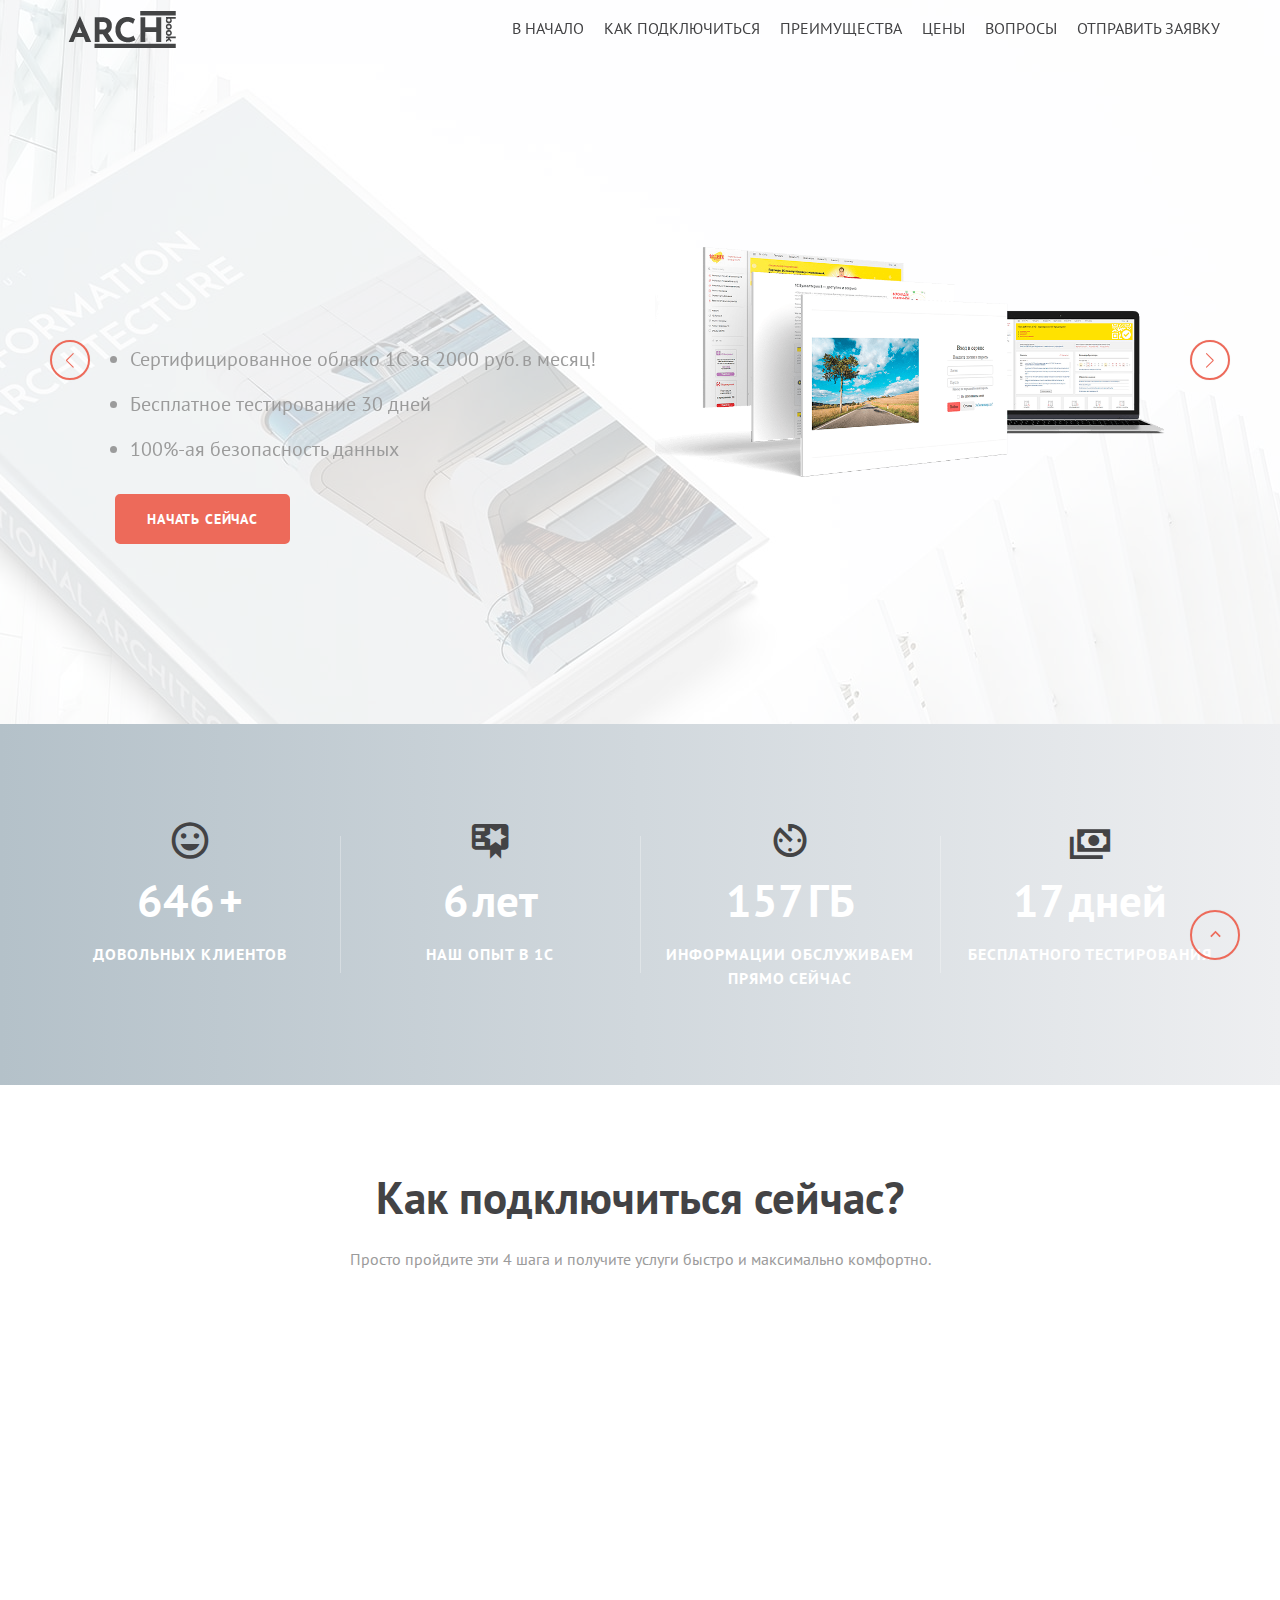
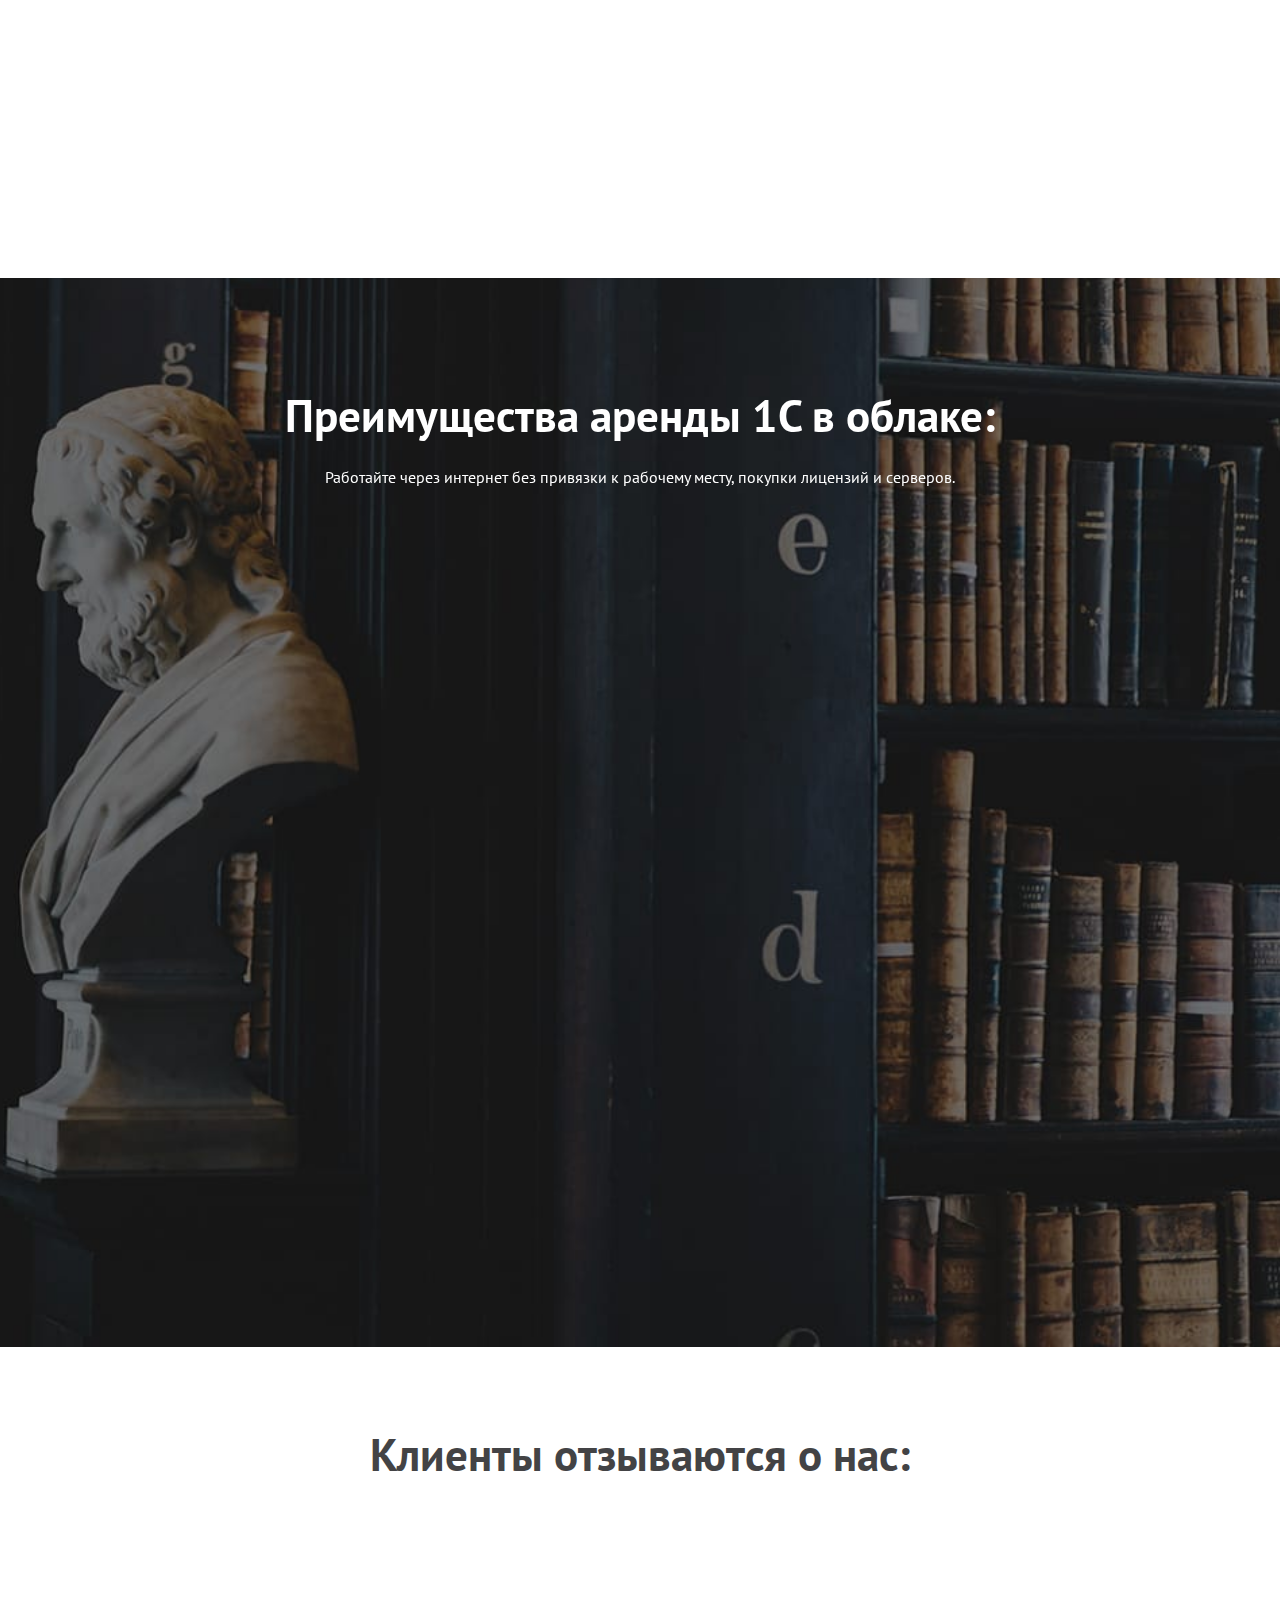
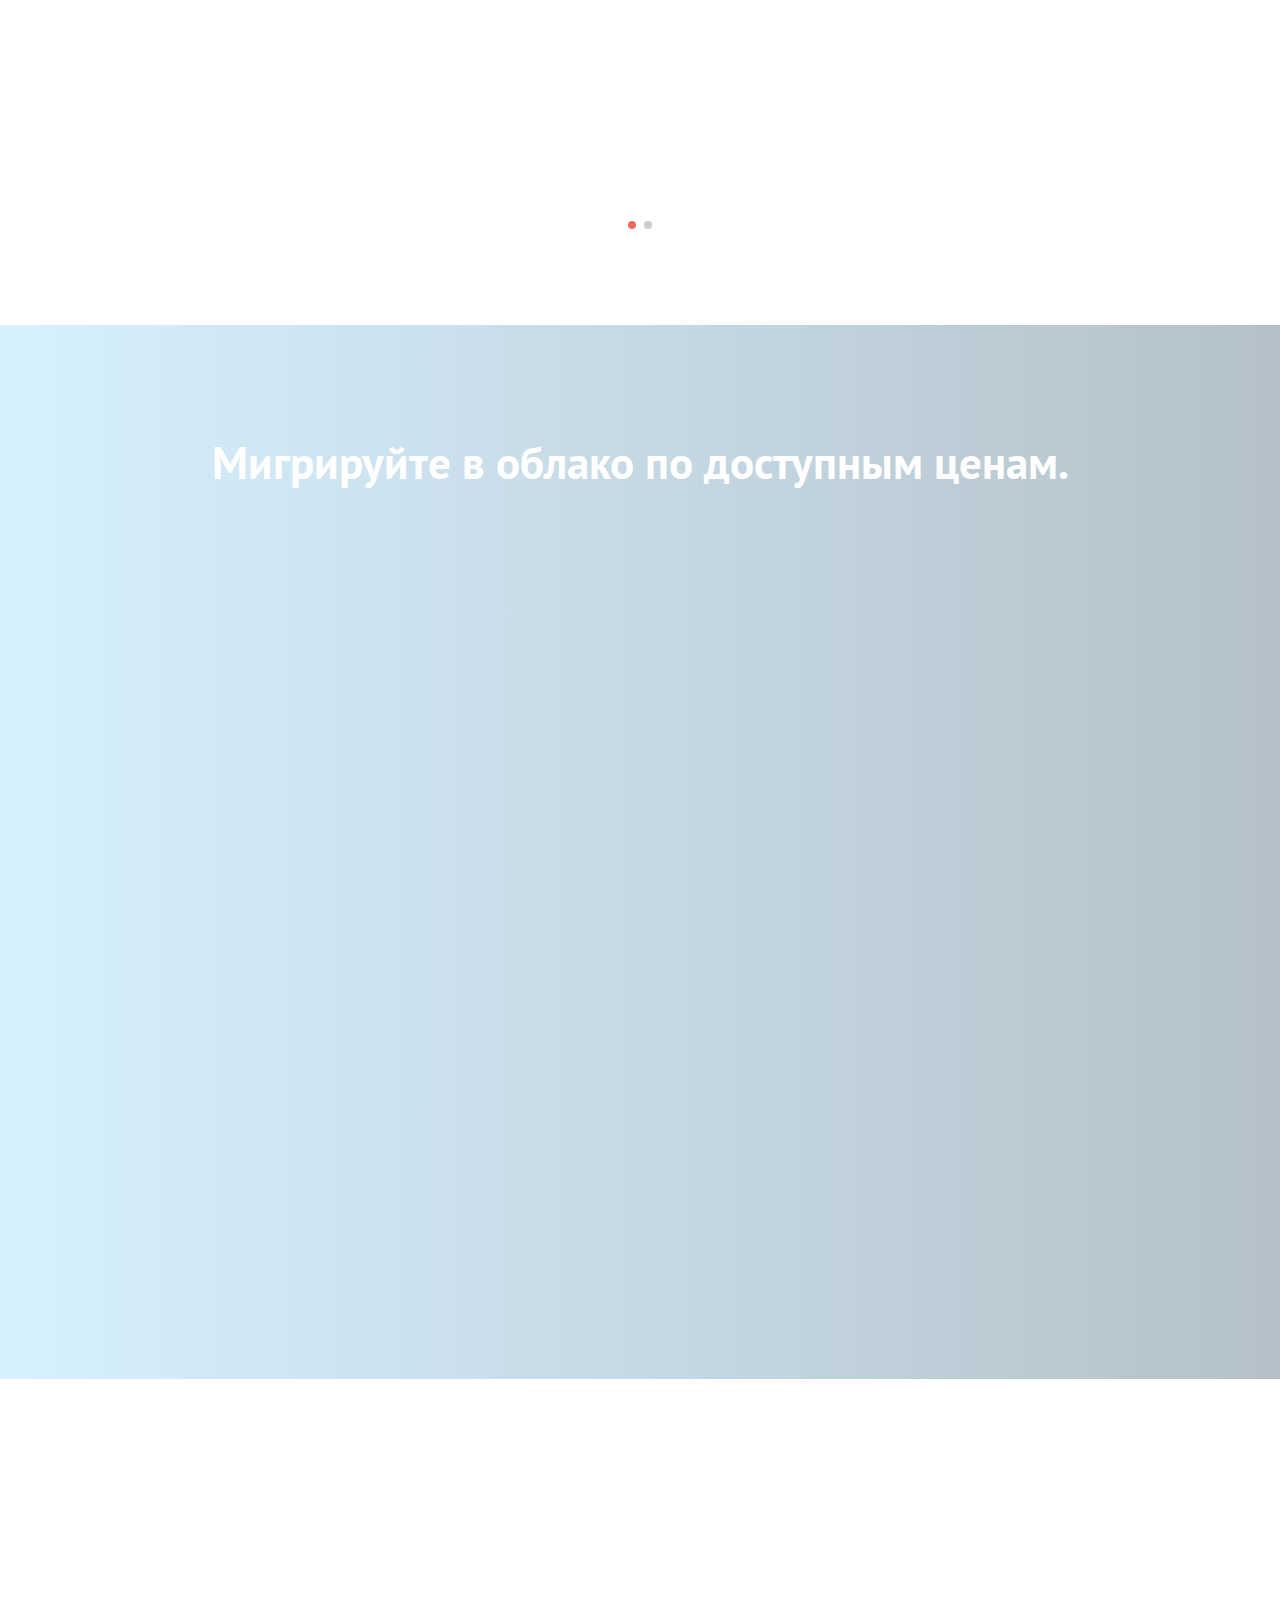
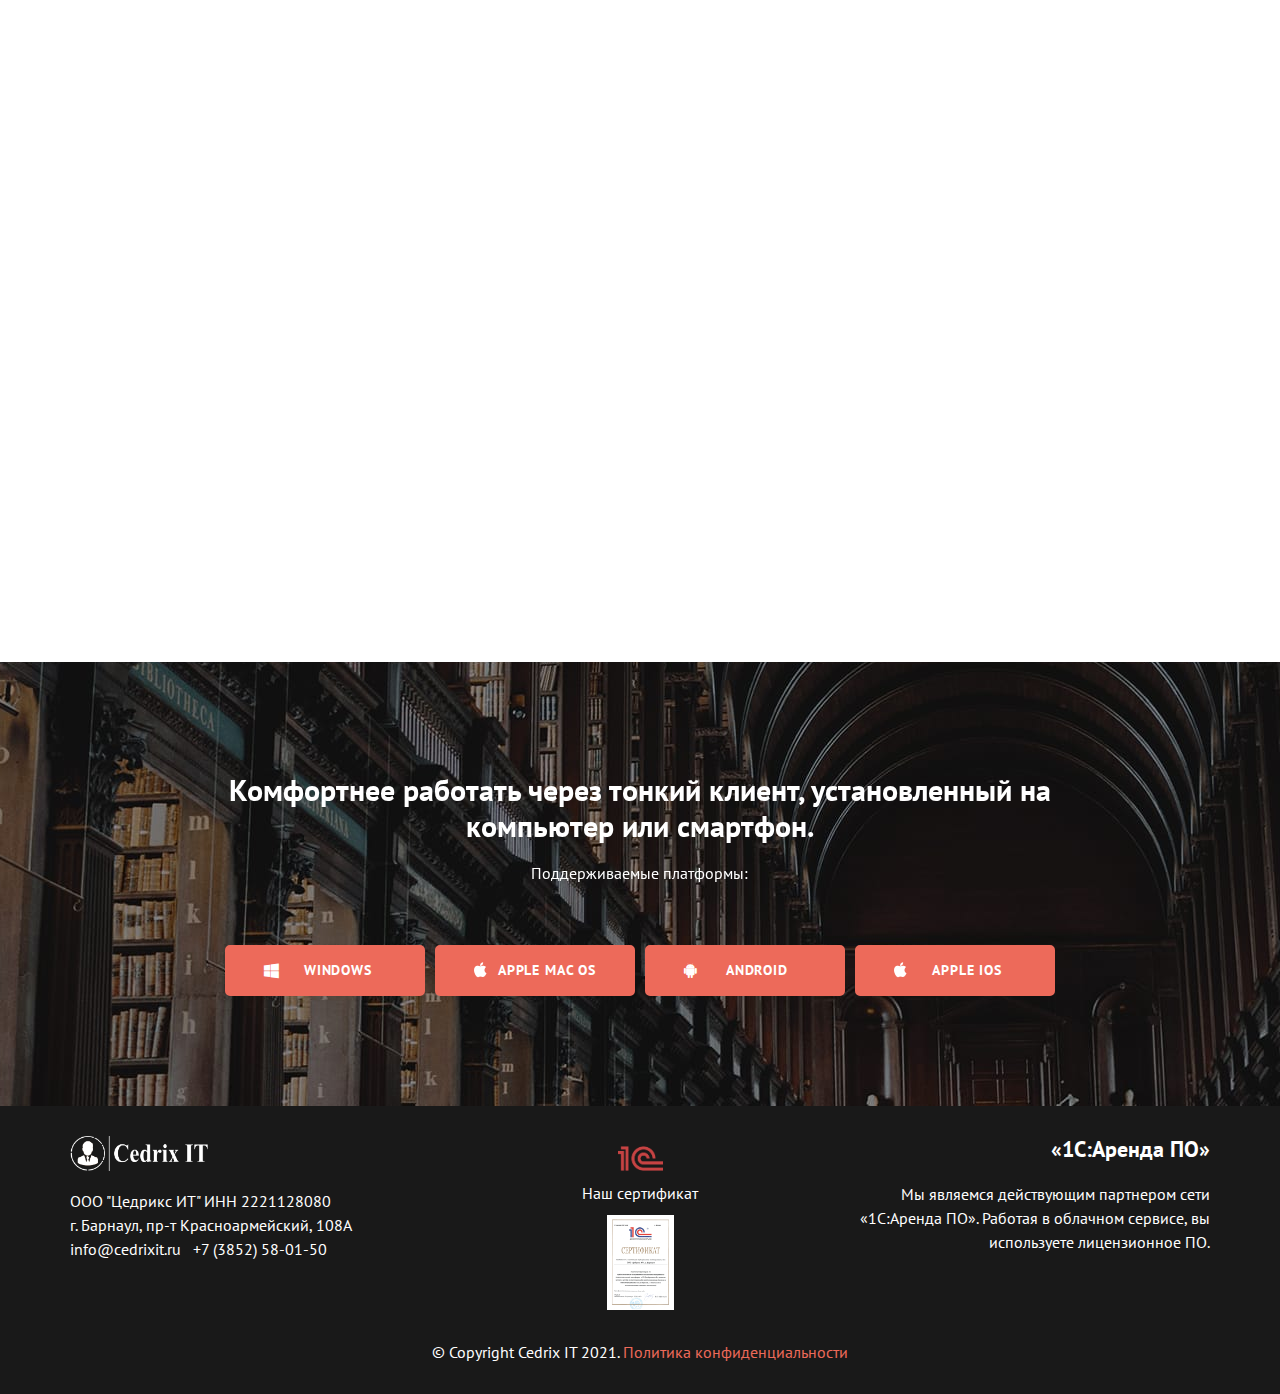
==== commit fe4e3845: "fixed" ====
--- a/1C/index.html
+++ b/1C/index.html
@@ -92,7 +92,8 @@
                     </li>
                   </ul>
                   <div class="text-sm-left offset-top-15 offset-sm-top-30">
-                    <a class="btn btn-primary btn-sm wow fadeInUp set-animation" data-wow-delay="2.2s" href="#">
+                    <a class="btn btn-primary btn-sm wow fadeInUp set-animation" data-toggle="modal"
+                      data-target="#formModal" data-wow-delay="2.2s" href="#">
                       Заказать обратный звонок
                     </a>
                   </div>
@@ -119,7 +120,8 @@
                     </li>
                   </ul>
                   <div class="text-sm-left offset-top-15 offset-sm-top-30">
-                    <a class="btn btn-primary wow fadeInUp set-animation" data-wow-delay="2.2s" href="#">
+                    <a class="btn btn-primary wow fadeInUp set-animation" data-toggle="modal" data-target="#formModal"
+                      data-wow-delay="2.2s" href="#">
                       Начать сейчас
                     </a>
                   </div>
@@ -156,7 +158,8 @@
                     </li>
                   </ul>
                   <div class="text-sm-left offset-top-15 offset-sm-top-30">
-                    <a class="btn btn-primary btn-sm wow fadeInUp set-animation" data-wow-delay="2.2s" href="#">
+                    <a class="btn btn-primary btn-sm wow fadeInUp set-animation" data-toggle="modal"
+                      data-target="#formModal" data-wow-delay="2.2s" href="#">
                       Заказать обратный звонок
                     </a>
                   </div>
@@ -183,7 +186,8 @@
                     </li>
                   </ul>
                   <div class="text-sm-left offset-top-15 offset-sm-top-30">
-                    <a class="btn btn-primary wow fadeInUp set-animation" data-wow-delay="2.2s" href="#">
+                    <a class="btn btn-primary wow fadeInUp set-animation" data-toggle="modal" data-target="#formModal"
+                      data-wow-delay="2.2s" href="#">
                       Начать сейчас
                     </a>
                   </div>
@@ -209,7 +213,7 @@
                 <div class="cell-md-3 cell-sm-6">
                   <!-- Counter type 2-->
                   <div class="counter-type-2">
-                    <span class="icon mdi mdi-av-timer text-darker icon-sm"></span>
+                    <span class="icon mdi mdi-emoticon text-darker icon-sm"></span>
                     <div class="offset-top-10">
                       <span class="h2 text-bold counter" data-speed="1000" data-from="0" data-to="850"></span>
                       <span class="h2 text-bold">+</span>
@@ -222,8 +226,8 @@
                   <div class="counter-type-2">
                     <span class="icon mdi mdi-certificate text-darker icon-sm"></span>
                     <div class="offset-top-10">
-                      <span class="h2 text-bold counter" data-speed="1500" data-from="0" data-to="12"></ы>
-                        <span class="h2 text-bold">лет</span>
+                      <span class="h2 text-bold counter" data-speed="1500" data-from="0" data-to="12"></span>
+                      <span class="h2 text-bold">лет</span>
                     </div>
                     <div class="text-uppercase text-bold offset-top-15 text-spacing-60">наш опыт в 1С</div>
                   </div>
@@ -231,10 +235,10 @@
                 <div class="cell-md-3 cell-sm-6 offset-top-60 offset-md-top-0">
                   <!-- Counter type 2-->
                   <div class="counter-type-2">
-                    <span class="icon mdi mdi-emoticon text-darker icon-sm"></span>
+                    <span class="icon mdi mdi-av-timer text-darker icon-sm"></span>
                     <div class="offset-top-10">
-                      <span class="h2 text-bold counter" data-speed="1500" data-from="0" data-to="314558"></ы>
-                        <span class="h2 text-bold">ГБ</span>
+                      <span class="h2 text-bold counter" data-speed="1500" data-from="0" data-to="314"></span>
+                      <span class="h2 text-bold">ГБ</span>
                     </div>
                     <div class="text-uppercase text-bold offset-top-15 text-spacing-60">информации обслуживаем прямо
                       сейчас
@@ -294,7 +298,7 @@
                 <p>
                   Используйте облако 1С 30 дней бесплатно, по желанию продлив или отменив подписку. Для работы необходим
                   лишь интернет. А
-                  вся база обновляется автоматически.
+                  все базы обновляются автоматически.
                 </p>
               </div>
               <div class="wow fadeInUp offset-top-20 offset-md-top-60" data-wow-delay="1.2s">
@@ -310,7 +314,8 @@
               <img class="img-mobile-half-width img-responsive wow fadeInUp reveal-inline-block" src="images/img-bg.png"
                 alt="">
               <div class="cell-xs-12 offset-top-15 offset-sm-top-30">
-                <a class="btn btn-primary wow fadeInUp set-animation" data-wow-delay="2.2s" href="#">
+                <a class="btn btn-primary wow fadeInUp set-animation" data-toggle="modal" data-target="#formModal"
+                  data-wow-delay="2.2s" href="#">
                   Начать сейчас
                 </a>
               </div>
@@ -455,7 +460,7 @@
         <div class="shell">
           <h2 class="text-white">Мигрируйте в облако по доступным ценам.</h2>
           <div class="range range-narrow range-md-center">
-            <div class="cell-sm-6 cell-xs-8 cell-xs-preffix-2 cell-md-3 cell-sm-preffix-0 wow fadeInRight"
+            <div class="cell-sm-6 cell-xs-8 cell-lg-3 cell-xs-preffix-2 cell-sm-preffix-0 wow fadeInRight"
               data-wow-delay="0.1s">
               <!-- Planning Box type 1-->
               <div class="box-planning box-planning-type-1 active">
@@ -477,11 +482,11 @@
                       «1С»</span>
                   </li>
                 </ul>
-                <a class="btn btn-block btn-primary" href="#">начать</a>
+                <a class="btn btn-block btn-primary" data-toggle="modal" data-target="#formModal" href="#">начать</a>
               </div>
             </div>
             <div
-              class="cell-sm-6 cell-xs-8 cell-xs-preffix-2 cell-md-3 cell-sm-preffix-0 offset-top-30 offset-sm-top-0 wow fadeInRight"
+              class="cell-sm-6 cell-xs-8 cell-lg-3 cell-xs-preffix-2 cell-sm-preffix-0 offset-top-30 offset-sm-top-0 wow fadeInRight"
               data-wow-delay="0.3s">
               <!-- Planning Box type 1-->
               <div class="box-planning box-planning-type-1 active">
@@ -509,11 +514,11 @@
                       «1С»</span>
                   </li>
                 </ul>
-                <a class="btn btn-block btn-primary" href="#">начать</a>
+                <a class="btn btn-block btn-primary" href="#" data-toggle="modal" data-target="#formModal">начать</a>
               </div>
             </div>
             <div
-              class="cell-sm-6 cell-xs-8 cell-xs-preffix-2 cell-md-3 cell-sm-preffix-0 offset-top-30 offset-md-top-0 wow fadeInRight"
+              class="cell-sm-6 cell-xs-8 cell-lg-3 cell-xs-preffix-2 cell-sm-preffix-0 offset-top-30 offset-lg-top-0 wow fadeInRight"
               data-wow-delay="0.5s">
               <!-- Planning Box type 1-->
               <div class="box-planning box-planning-type-1 active">
@@ -536,11 +541,11 @@
                       «1С»</span>
                   </li>
                 </ul>
-                <a class="btn btn-block btn-primary" href="#">начать</a>
+                <a class="btn btn-block btn-primary" href="#" data-toggle="modal" data-target="#formModal">начать</a>
               </div>
             </div>
             <div
-              class="cell-sm-6 cell-xs-8 cell-xs-preffix-2 cell-md-3 cell-sm-preffix-0 offset-top-30 offset-md-top-0 wow fadeInRight"
+              class="cell-sm-6 cell-xs-8 cell-lg-3 cell-xs-preffix-2  cell-sm-preffix-0 offset-top-30 offset-lg-top-0 wow fadeInRight"
               data-wow-delay="0.7s">
               <!-- Planning Box type 1-->
               <div class="box-planning box-planning-type-1 active">
@@ -556,14 +561,13 @@
                   <li><span class="icon-check icon fa-check"></span><span class="text-dark">Регистрация
                       бесплатно</span></li>
                   <li><span class="icon-check icon fa-check"></span><span class="text-dark">Возможно
-                      использовать</span></li>
-                  <li><span class="icon-check icon fa-check"></span><span class="text-dark">Свой сертификат</span></li>
+                      использовать свой сертификат</span></li>
                   <li><span class="icon-check icon fa-check"></span><span class="text-dark">Входящие документы
                       формируются
                       автоматически</span>
                   </li>
                 </ul>
-                <a class="btn btn-block btn-primary" href="#">начать</a>
+                <a class="btn btn-block btn-primary" href="#" data-toggle="modal" data-target="#formModal">начать</a>
               </div>
             </div>
           </div>
@@ -702,8 +706,8 @@
           <div class=" text-center offset-top-30 offset-sm-top-0">
             <img class="img-responsive reveal-inline-block" src="images/1c.png" width="45" height="45" alt="">
             <a href="javascript:void(0);" class="previevImg">
-              Посмотреть лицензию
-              <img class="img-responsive offset-top-10" width="67" height="90" src="images/doc.jpg" alt="" />
+              Наш сертификат
+              <img class="img-responsive offset-top-10" width="67" height="90" src="images/doc.png" alt="" />
             </a>
           </div>
           <div class="range range-xs-center range-sm-justify text-sm-right offset-top-0 cell-xs-10 cell-sm-4">
@@ -718,7 +722,7 @@
         </div>
       </div>
       <div class="shell copyright offset-top-30">
-        <span>© Copyright Cedrix IT 2020.</span>
+        <span>© Copyright Cedrix IT 2021.</span>
         <a class="link" href="private.html">Политика конфиденциальности</a>
       </div>
     </footer>
@@ -762,6 +766,7 @@
   <!-- Java script-->
   <script src="js/core.min.js"></script>
   <script src="js/script.js"></script>
+  <script src="js/home.js"></script>
 </body>
 
 </html>--- a/1C/css/style.css
+++ b/1C/css/style.css
@@ -24919,8 +24919,8 @@
 }
 
 .box-planning-type-1 .box-planning-label > span {
-  right: 27px;
-  top: 39px;
+  right: 26px;
+  top: 41px;
   -webkit-transform: rotate(46deg);
   transform: rotate(46deg);
 }
@@ -28032,27 +28032,25 @@
 .swiper-container-vertical.swiper-container-css-mode > .swiper-wrapper {
   scroll-snap-type: y mandatory;
 }
-:root {
-  --swiper-navigation-size: 44px;
-}
+
 .swiper-button-next,
 .swiper-button-prev {
   position: absolute;
   top: 50%;
-  width: calc(var(--swiper-navigation-size)/ 44 * 27);
-  height: var(--swiper-navigation-size);
-  margin-top: calc(0px - (var(--swiper-navigation-size)/ 2));
+  width: calc(44px / 44 * 27);
+  height: 44px;
+  margin-top: calc(0px - (44px / 2));
   z-index: 10;
   cursor: pointer;
   display: flex;
   align-items: center;
   justify-content: center;
-  color: var(--swiper-navigation-color, var(--swiper-theme-color));
+  /* color: var(--swiper-navigation-color, var(--swiper-theme-color)); */
 }
 .swiper-button-next:after,
 .swiper-button-prev:after {
   font-family: swiper-icons;
-  font-size: var(--swiper-navigation-size);
+  font-size: 44px;
   text-transform: none !important;
   letter-spacing: 0;
   text-transform: none;
@@ -28425,6 +28423,29 @@
   transition: opacity .2s linear;
   opacity: 1;
 }
+
+@media all and (-ms-high-contrast: none) {
+  .swiper-button-prev,
+  .swiper-button-next {
+    position: absolute;
+    top: 50%;
+    width: 27px;
+    height: 44px;
+    margin-top: -22px;
+    z-index: 10;
+    cursor: pointer;
+    background-size: 18px 44px;
+    background-position: center;
+    background-repeat: no-repeat;
+  }
+  .swiper-button-prev.swiper-button-disabled,
+  .swiper-button-next.swiper-button-disabled {
+    opacity: 0.35;
+    cursor: auto;
+    pointer-events: none;
+  }
+}
+
 /* swiper */
 .swiper-container {
   width: 100%;
